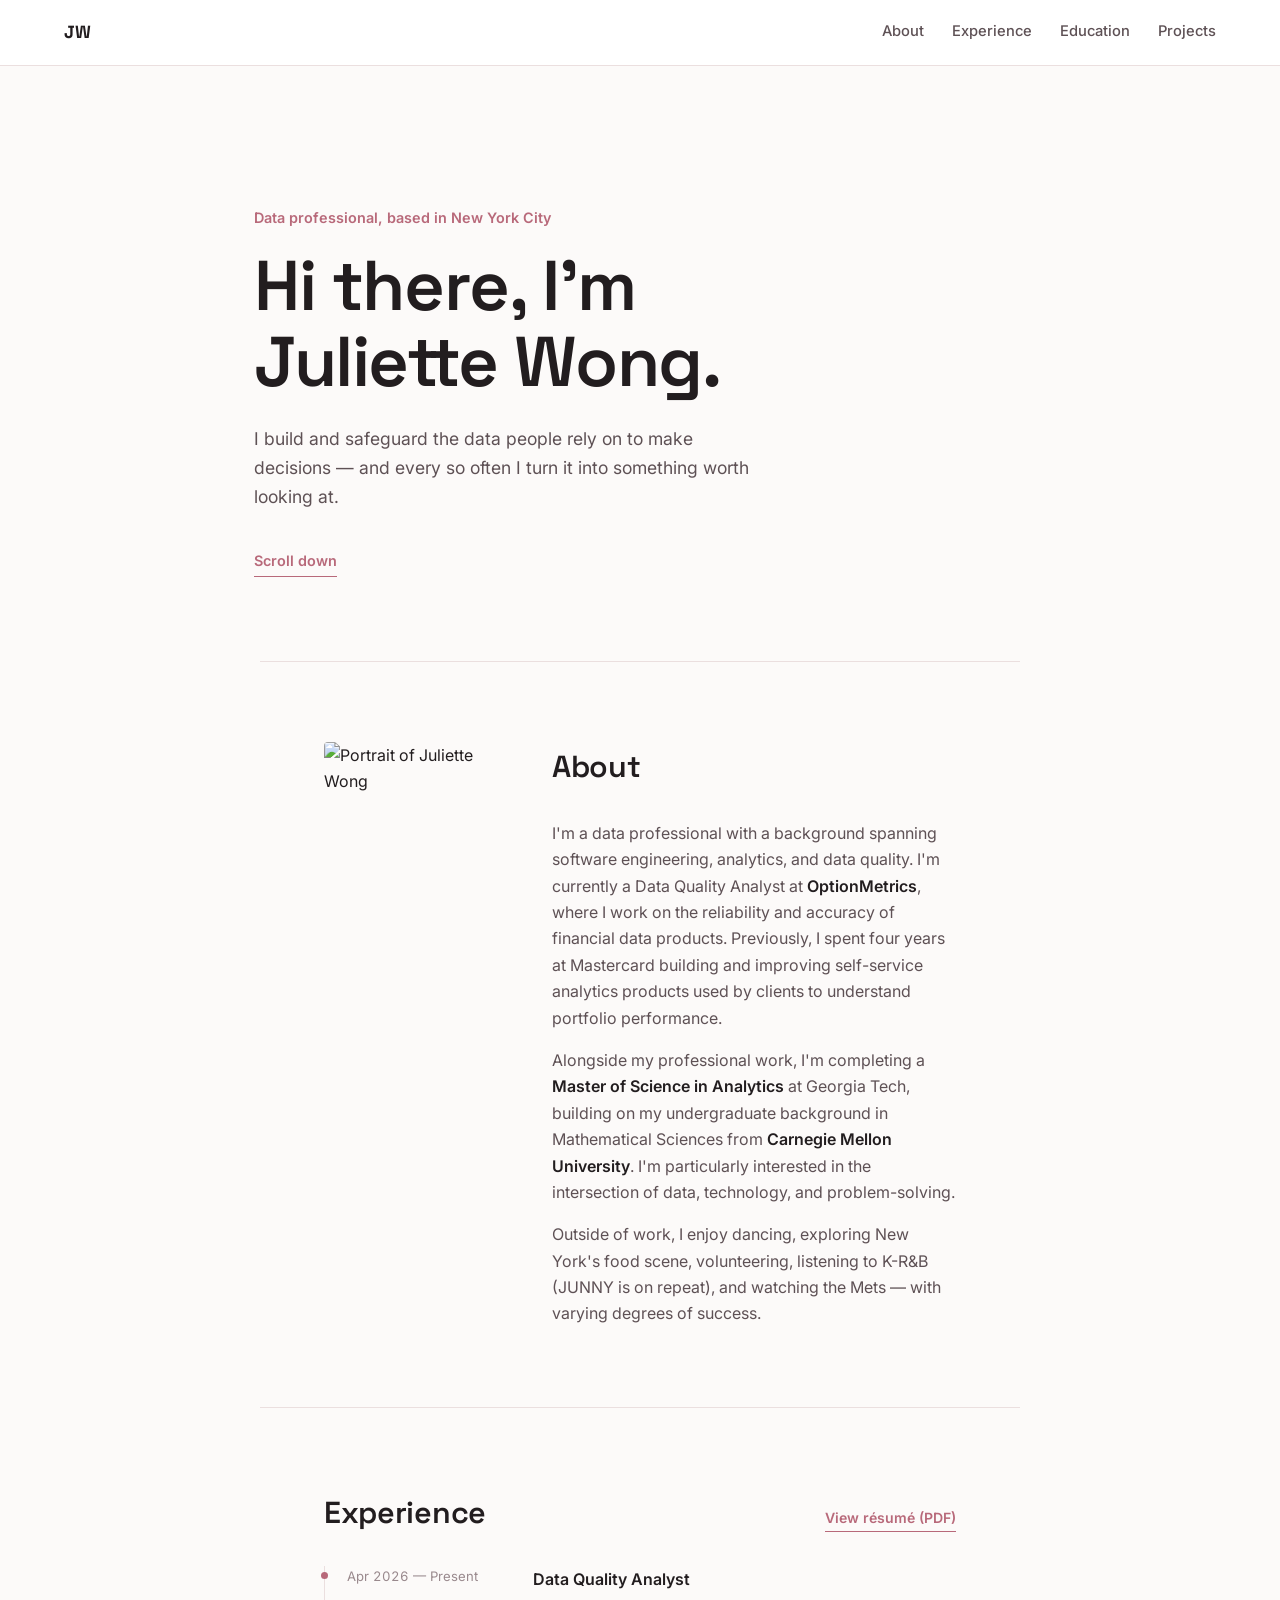
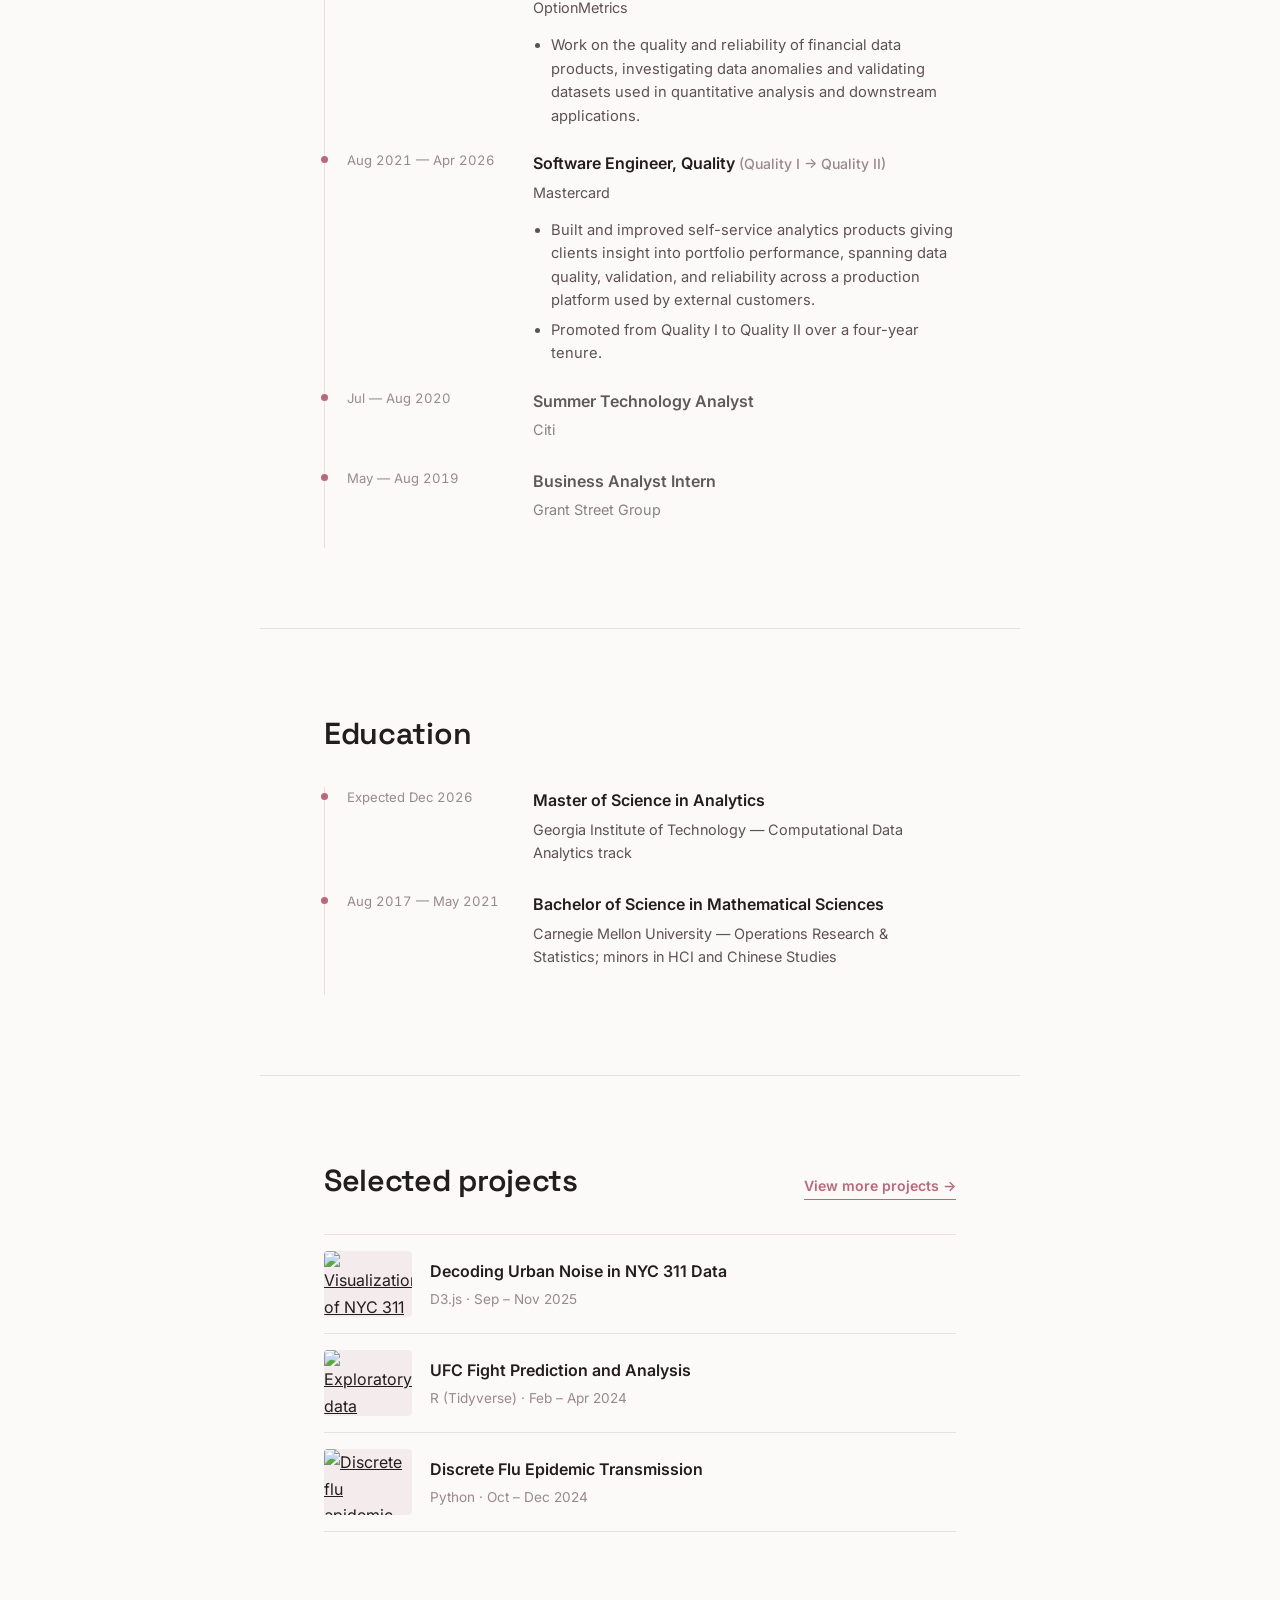
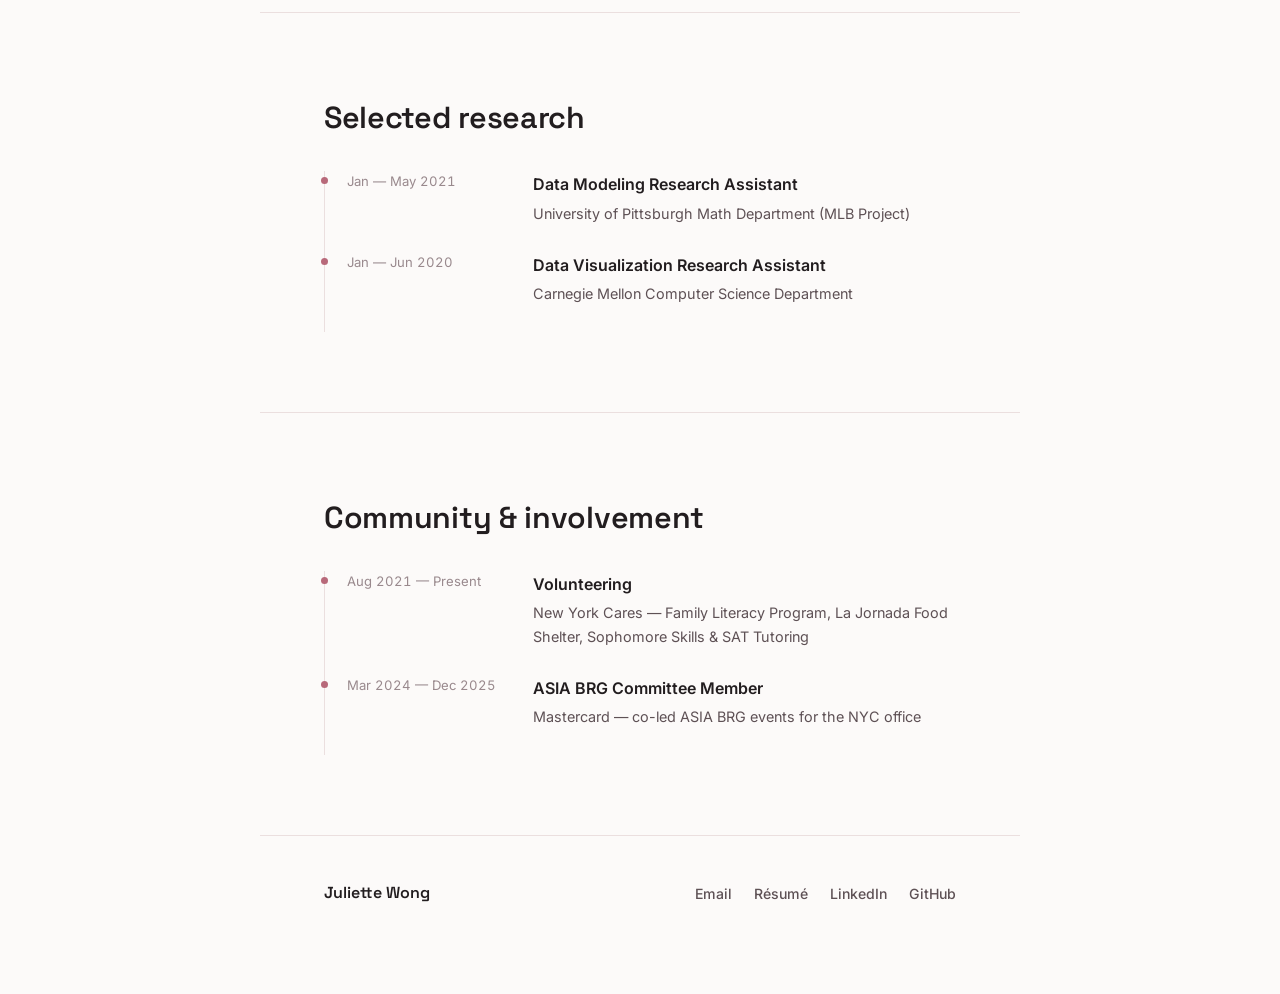
==== index.html @ 8c04ae34 "update after audit make more modern, focus on data professional as opposed to student!" ====
<!DOCTYPE html>
<html lang="en">
<head>
<meta charset="UTF-8">
<meta name="viewport" content="width=device-width, initial-scale=1">
<title>Juliette Wong — Portfolio</title>
<meta name="description" content="Personal website for Juliette Wong, a data professional with a background in software engineering, analytics, and data quality.">
<meta property="og:title" content="Juliette Wong — Portfolio">
<meta property="og:description" content="Data professional with a background in software engineering, analytics, and data quality.">
<link rel="preconnect" href="https://fonts.googleapis.com">
<link rel="preconnect" href="https://fonts.gstatic.com" crossorigin>
<link href="https://fonts.googleapis.com/css2?family=Space+Grotesk:wght@500;600;700&family=Inter:wght@400;500;600&display=swap" rel="stylesheet">
<link rel="stylesheet" href="styles.css">
</head>
<body>

<a class="skip-link" href="#main">Skip to content</a>

<header class="site-header">
  <a class="wordmark" href="#top">JW</a>
  <nav class="site-nav" aria-label="Primary">
    <a href="#about">About</a>
    <a href="#experience">Experience</a>
    <a href="#education">Education</a>
    <a href="#projects">Projects</a>
  </nav>
</header>

<main id="main">

  <section class="hero" id="top">
    <p class="hero-kicker">Data professional, based in New York City</p>
    <h1 class="hero-headline">Hi there, I'm<br><span>Juliette Wong.</span></h1>
    <p class="hero-sub">I build and safeguard the data people rely on to make decisions — and every so often I turn it into something worth looking at.</p>
    <a class="hero-scroll" href="#about">Scroll down</a>
  </section>

  <section class="section about" id="about">
    <div class="about-grid">
      <figure class="about-photo">
        <img src="https://cdn.prod.website-files.com/5d97a1a61c6dca861379cff8/698aad2f59bb5dc49113a4dc_IMG_4020%203.jpg" alt="Portrait of Juliette Wong" loading="lazy">
      </figure>
      <div class="about-copy">
        <h2 class="section-heading">About</h2>
        <p>I'm a data professional with a background spanning software engineering, analytics, and data quality. I'm currently a Data Quality Analyst at <strong>OptionMetrics</strong>, where I work on the reliability and accuracy of financial data products. Previously, I spent four years at Mastercard building and improving self-service analytics products used by clients to understand portfolio performance.</p>
        <p>Alongside my professional work, I'm completing a <strong>Master of Science in Analytics</strong> at Georgia Tech, building on my undergraduate background in Mathematical Sciences from <strong>Carnegie Mellon University</strong>. I'm particularly interested in the intersection of data, technology, and problem-solving.</p>
        <p>Outside of work, I enjoy dancing, exploring New York's food scene, volunteering, listening to K-R&amp;B (JUNNY is on repeat), and watching the Mets — with varying degrees of success.</p>
      </div>
    </div>
  </section>

  <section class="section experience" id="experience">
    <div class="section-head">
      <h2 class="section-heading">Experience</h2>
      <a class="resume-link" href="https://cdn.prod.website-files.com/5d97a1a61c6dca861379cff8/698ead9f381e4fbe4ab6c293_072b8e83d6e18e28fbda3a57510f1788_JulietteWong_Resume.pdf" target="_blank" rel="noopener">View résumé (PDF)</a>
    </div>

    <ol class="timeline">
      <li>
        <span class="timeline-date">Apr 2026 — Present</span>
        <span class="timeline-role">Data Quality Analyst</span>
        <a class="timeline-org" href="https://optionmetrics.com/" target="_blank" rel="noopener">OptionMetrics</a>
        <ul class="timeline-bullets">
          <!-- DRAFT — replace with your own specifics -->
          <li>Work on the quality and reliability of financial data products, investigating data anomalies and validating datasets used in quantitative analysis and downstream applications.</li>
        </ul>
      </li>
      <li>
        <span class="timeline-date">Aug 2021 — Apr 2026</span>
        <span class="timeline-role">Software Engineer, Quality <span class="timeline-promo">(Quality I &rarr; Quality II)</span></span>
        <a class="timeline-org" href="https://www.mastercardservices.com/en/about" target="_blank" rel="noopener">Mastercard</a>
        <ul class="timeline-bullets">
          <!-- DRAFT — replace with your own specifics -->
          <li>Built and improved self-service analytics products giving clients insight into portfolio performance, spanning data quality, validation, and reliability across a production platform used by external customers.</li>
          <li>Promoted from Quality I to Quality II over a four-year tenure.</li>
        </ul>
      </li>
      <li class="timeline-item--muted">
        <span class="timeline-date">Jul — Aug 2020</span>
        <span class="timeline-role">Summer Technology Analyst</span>
        <a class="timeline-org" href="https://www.citigroup.com/citi/" target="_blank" rel="noopener">Citi</a>
      </li>
      <li class="timeline-item--muted">
        <span class="timeline-date">May — Aug 2019</span>
        <span class="timeline-role">Business Analyst Intern</span>
        <a class="timeline-org" href="https://www.grantstreet.com/" target="_blank" rel="noopener">Grant Street Group</a>
      </li>
    </ol>
  </section>

  <section class="section education" id="education">
    <h2 class="section-heading">Education</h2>
    <ol class="timeline">
      <li>
        <span class="timeline-date">Expected Dec 2026</span>
        <span class="timeline-role">Master of Science in Analytics</span>
        <a class="timeline-org" href="https://pe.gatech.edu/degrees/analytics" target="_blank" rel="noopener">Georgia Institute of Technology — Computational Data Analytics track</a>
      </li>
      <li>
        <span class="timeline-date">Aug 2017 — May 2021</span>
        <span class="timeline-role">Bachelor of Science in Mathematical Sciences</span>
        <a class="timeline-org" href="https://www.cmu.edu/math/index.html" target="_blank" rel="noopener">Carnegie Mellon University — Operations Research &amp; Statistics; minors in HCI and Chinese Studies</a>
      </li>
    </ol>
  </section>

  <section class="section projects" id="projects">
    <div class="section-head">
      <h2 class="section-heading">Selected projects</h2>
      <a class="resume-link" href="projects-archive.html">View more projects &rarr;</a>
    </div>
    <ul class="project-index">

      <li class="project-row">
        <a class="project-thumb" href="https://github.com/jujuwong21/CSE-6242-Project" target="_blank" rel="noopener">
          <img src="https://cdn.prod.website-files.com/5d97a1a61c6dca861379cff8/698eb5092fd7148dcce548b5_311%20noise%20complaints.png" alt="Visualization of NYC 311 noise complaints" loading="lazy">
        </a>
        <div class="project-info">
          <a class="project-title" href="https://github.com/jujuwong21/CSE-6242-Project" target="_blank" rel="noopener">Decoding Urban Noise in NYC 311 Data</a>
          <span class="project-meta">D3.js · Sep – Nov 2025</span>
        </div>
      </li>

      <!--<li class="project-row">
        <span class="project-thumb project-thumb--soon">
          <img src="https://cdn.prod.website-files.com/5d97a1a61c6dca861379cff8/698eb253f8fa02a29041ac92_keypoints_squat.png" alt="Pose estimation keypoints on a squat" loading="lazy">
        </span>
        <div class="project-info">
          <span class="project-title project-title--soon">Workout Pose Estimation &amp; Correction</span>
          <span class="project-meta">Python · Jan – Apr 2025</span>
        </div>
      </li>-->

      <li class="project-row">
        <a class="project-thumb" href="https://github.com/jujuwong21/MGT-6203-Project" target="_blank" rel="noopener">
          <img src="https://cdn.prod.website-files.com/5d97a1a61c6dca861379cff8/6769c1549981f1a7c96351e9_UFC%20EDA.png" alt="Exploratory data analysis of UFC fights" loading="lazy">
        </a>
        <div class="project-info">
          <a class="project-title" href="https://github.com/jujuwong21/MGT-6203-Project" target="_blank" rel="noopener">UFC Fight Prediction and Analysis</a>
          <span class="project-meta">R (Tidyverse) · Feb – Apr 2024</span>
        </div>
      </li>

      <li class="project-row">
        <a class="project-thumb" href="https://drive.google.com/file/d/1N06SIcjneM5tt1p_nt49dgbMV0dOF_ZT/view?usp=sharing" target="_blank" rel="noopener">
          <img src="https://cdn.prod.website-files.com/5d97a1a61c6dca861379cff8/6769c09a8842b0aa7acd9891_Flu%20Simulation.png" alt="Discrete flu epidemic transmission simulation" loading="lazy">
        </a>
        <div class="project-info">
          <a class="project-title" href="https://drive.google.com/file/d/1N06SIcjneM5tt1p_nt49dgbMV0dOF_ZT/view?usp=sharing" target="_blank" rel="noopener">Discrete Flu Epidemic Transmission</a>
          <span class="project-meta">Python · Oct – Dec 2024</span>
        </div>
      </li>

    </ul>
  </section>

  <section class="section research" id="research">
    <h2 class="section-heading">Selected research</h2>
    <ol class="timeline">
      <li>
        <span class="timeline-date">Jan — May 2021</span>
        <span class="timeline-role">Data Modeling Research Assistant</span>
        <a class="timeline-org" href="http://www.pitt.edu/~jwheeler/BIG%20Problems.html" target="_blank" rel="noopener">University of Pittsburgh Math Department (MLB Project)</a>
      </li>
      <li>
        <span class="timeline-date">Jan — Jun 2020</span>
        <span class="timeline-role">Data Visualization Research Assistant</span>
        <span class="timeline-org">Carnegie Mellon Computer Science Department</span>
      </li>
    </ol>
  </section>

  <section class="section community" id="community">
    <h2 class="section-heading">Community &amp; involvement</h2>
    <ol class="timeline">
      <li>
        <span class="timeline-date">Aug 2021 — Present</span>
        <span class="timeline-role">Volunteering</span>
        <a class="timeline-org" href="https://www.newyorkcares.org/home" target="_blank" rel="noopener">New York Cares — Family Literacy Program, La Jornada Food Shelter, Sophomore Skills &amp; SAT Tutoring</a>
      </li>
      <li>
        <span class="timeline-date">Mar 2024 — Dec 2025</span>
        <span class="timeline-role">ASIA BRG Committee Member</span>
        <a class="timeline-org" href="https://careers.mastercard.com/us/en/blogarticle/explore-mastercard-brgs" target="_blank" rel="noopener">Mastercard — co-led ASIA BRG events for the NYC office</a>
      </li>
    </ol>
  </section>

</main>

<footer class="site-footer">
  <p class="footer-name">Juliette Wong</p>
  <ul class="footer-links">
    <li><a href="mailto:juliette.wong1998@gmail.com">Email</a></li>
    <li><a href="https://cdn.prod.website-files.com/5d97a1a61c6dca861379cff8/698ead9f381e4fbe4ab6c293_072b8e83d6e18e28fbda3a57510f1788_JulietteWong_Resume.pdf" target="_blank" rel="noopener">Résumé</a></li>
    <li><a href="https://www.linkedin.com/in/juliettenwong/" target="_blank" rel="noopener">LinkedIn</a></li>
    <li><a href="https://github.com/jujuwong21" target="_blank" rel="noopener">GitHub</a></li>
  </ul>
</footer>

</body>
</html>
---- styles.css ----
/* ---------------------------------------------------------
   Tokens
--------------------------------------------------------- */
:root {
  --bg: #FCFAF9;
  --bg-alt: #F4ECEC;
  --ink: #221D1F;
  --ink-soft: #5E5155;
  --ink-faint: #99898D;
  --accent: #B8697A;
  --accent-soft: #F3E1E5;
  --rule: #EBDFDF;

  --display: "Space Grotesk", "Helvetica Neue", Arial, sans-serif;
  --body: "Inter", -apple-system, BlinkMacSystemFont, "Segoe UI", sans-serif;

  --content-width: 760px;
  --gutter: clamp(24px, 6vw, 64px);
}

* { box-sizing: border-box; }

html { scroll-behavior: smooth; }

body {
  margin: 0;
  background: var(--bg);
  color: var(--ink);
  font-family: var(--body);
  font-size: 16px;
  line-height: 1.65;
  -webkit-font-smoothing: antialiased;
}

@media (prefers-reduced-motion: reduce) {
  html { scroll-behavior: auto; }
}

.skip-link {
  position: absolute;
  left: -999px;
  top: 0;
  background: var(--ink);
  color: var(--bg);
  padding: 12px 20px;
  z-index: 100;
}
.skip-link:focus {
  left: var(--gutter);
}

a { color: inherit; }

:focus-visible {
  outline: 2px solid var(--accent);
  outline-offset: 3px;
}

/* ---------------------------------------------------------
   Header
--------------------------------------------------------- */
.site-header {
  position: sticky;
  top: 0;
  z-index: 10;
  display: flex;
  align-items: center;
  justify-content: space-between;
  padding: 18px var(--gutter);
  background: rgba(255, 255, 255, 0.9);
  backdrop-filter: blur(6px);
  border-bottom: 1px solid var(--rule);
}

.wordmark {
  font-family: var(--display);
  font-weight: 700;
  font-size: 1.1rem;
  text-decoration: none;
  color: var(--ink);
  letter-spacing: -0.01em;
}

.site-nav {
  display: flex;
  gap: clamp(16px, 3vw, 28px);
}

.site-nav a {
  text-decoration: none;
  font-size: 0.92rem;
  font-weight: 500;
  color: var(--ink-soft);
  border-bottom: 1px solid transparent;
  padding-bottom: 2px;
  transition: color 0.15s ease, border-color 0.15s ease;
}

.site-nav a:hover {
  color: var(--ink);
  border-color: var(--accent);
}

/* ---------------------------------------------------------
   Hero
--------------------------------------------------------- */
.hero {
  max-width: 900px;
  margin: 0 auto;
  padding: clamp(64px, 12vw, 140px) var(--gutter) clamp(48px, 8vw, 84px);
}

.hero-kicker {
  font-size: 0.9rem;
  color: var(--accent);
  margin: 0 0 18px;
  font-weight: 600;
}

.hero-headline {
  font-family: var(--display);
  font-weight: 600;
  font-size: clamp(2.4rem, 7vw, 4.4rem);
  line-height: 1.08;
  margin: 0 0 24px;
  letter-spacing: -0.02em;
  color: var(--ink);
}

.hero-headline span {
  font-style: normal;
  color: var(--ink);
}

.hero-sub {
  max-width: 46ch;
  font-size: 1.1rem;
  color: var(--ink-soft);
  margin: 0 0 36px;
}

.hero-scroll {
  display: inline-block;
  text-decoration: none;
  color: var(--accent);
  font-size: 0.9rem;
  font-weight: 600;
  border-bottom: 1px solid var(--accent);
  padding-bottom: 3px;
}

/* ---------------------------------------------------------
   Sections (shared)
--------------------------------------------------------- */
.section {
  max-width: var(--content-width);
  margin: 0 auto;
  padding: clamp(44px, 8vw, 80px) var(--gutter);
  border-top: 1px solid var(--rule);
}

.section-heading {
  font-family: var(--display);
  font-weight: 600;
  font-size: clamp(1.5rem, 3.4vw, 1.9rem);
  margin: 0 0 28px;
  letter-spacing: -0.01em;
}

.section-head {
  display: flex;
  align-items: baseline;
  justify-content: space-between;
  gap: 16px;
  flex-wrap: wrap;
}

.resume-link {
  font-size: 0.88rem;
  font-weight: 600;
  color: var(--accent);
  text-decoration: none;
  border-bottom: 1px solid var(--accent);
  padding-bottom: 2px;
  white-space: nowrap;
}

/* ---------------------------------------------------------
   About
--------------------------------------------------------- */
.about-grid {
  display: grid;
  grid-template-columns: 180px 1fr;
  gap: clamp(24px, 5vw, 48px);
  align-items: start;
}

.about-photo { margin: 0; }

.about-photo img {
  width: 100%;
  aspect-ratio: 4 / 5;
  object-fit: cover;
  border-radius: 4px;
}

.about-copy p {
  margin: 0 0 16px;
  color: var(--ink-soft);
}

.about-copy p:last-child { margin-bottom: 0; }

.about-copy strong {
  color: var(--ink);
  font-weight: 600;
}

@media (max-width: 560px) {
  .about-grid { grid-template-columns: 1fr; }
  .about-photo { max-width: 200px; }
}

/* ---------------------------------------------------------
   Experience — timeline
--------------------------------------------------------- */
.group-heading {
  font-family: var(--body);
  font-size: 0.8rem;
  font-weight: 600;
  color: var(--ink-faint);
  text-transform: uppercase;
  letter-spacing: 0.06em;
  margin: 44px 0 16px;
}

.section-head + .group-heading { margin-top: 36px; }

.timeline {
  list-style: none;
  margin: 0;
  padding: 0;
  border-left: 1px solid var(--rule);
}

.timeline li {
  position: relative;
  padding: 0 0 22px 22px;
  display: grid;
  grid-template-columns: 172px 1fr;
  grid-template-rows: auto auto auto;
  gap: 4px 14px;
  align-items: baseline;
}

.timeline li::before {
  content: "";
  position: absolute;
  left: -4px;
  top: 6px;
  width: 7px;
  height: 7px;
  border-radius: 50%;
  background: var(--accent);
}

.timeline-date {
  font-size: 0.82rem;
  color: var(--ink-faint);
  grid-column: 1;
  grid-row: 1 / -1;
  align-self: start;
  font-variant-numeric: tabular-nums;
}

.timeline-role {
  font-weight: 600;
  grid-column: 2;
  grid-row: 1;
  color: var(--ink);
}

.timeline-promo {
  font-weight: 500;
  color: var(--ink-faint);
  font-size: 0.88em;
}

.timeline-org {
  grid-column: 2;
  grid-row: 2;
  color: var(--ink-soft);
  font-size: 0.9rem;
  text-decoration: none;
}

a.timeline-org:hover { color: var(--accent); }

.timeline-bullets {
  grid-column: 2;
  grid-row: 3;
  margin: 10px 0 0;
  padding: 0 0 0 18px;
  list-style: disc;
}

.timeline-bullets li {
  display: list-item;
  padding: 0;
  color: var(--ink-soft);
  font-size: 0.92rem;
  line-height: 1.6;
  margin-bottom: 6px;
}

.timeline-bullets li::before { content: none; }
.timeline-bullets li:last-child { margin-bottom: 0; }

.timeline-item--muted .timeline-role,
.timeline-item--muted .timeline-org {
  opacity: 0.72;
}

@media (max-width: 560px) {
  .timeline li { grid-template-columns: 1fr; grid-template-rows: auto auto auto; }
  .timeline-date { grid-column: 1; grid-row: 1; }
  .timeline-role { grid-column: 1; grid-row: 2; }
  .timeline-org { grid-column: 1; grid-row: 3; }
  .timeline-bullets { grid-column: 1; grid-row: 4; }
}

/* ---------------------------------------------------------
   Projects / Design work — index list
--------------------------------------------------------- */
.project-index {
  list-style: none;
  margin: 0;
  padding: 0;
}

.project-row {
  display: grid;
  grid-template-columns: 88px 1fr;
  gap: 18px;
  align-items: center;
  padding: 16px 0;
  border-top: 1px solid var(--rule);
}

.project-row:last-child { border-bottom: 1px solid var(--rule); }

.project-thumb {
  display: block;
  aspect-ratio: 4 / 3;
  overflow: hidden;
  border-radius: 4px;
  background: var(--bg-alt);
}

.project-thumb img {
  width: 100%;
  height: 100%;
  object-fit: cover;
  display: block;
  transition: transform 0.35s ease;
}

.project-row a.project-thumb:hover img {
  transform: scale(1.05);
}

.project-thumb--soon img { opacity: 0.5; }

.project-info {
  display: flex;
  flex-direction: column;
  gap: 3px;
}

.project-title {
  font-weight: 600;
  text-decoration: none;
  color: var(--ink);
}

.project-row a.project-title:hover { color: var(--accent); }

.project-title--soon { color: var(--ink-faint); }

.project-meta {
  font-size: 0.85rem;
  color: var(--ink-faint);
}

@media (max-width: 480px) {
  .project-row { grid-template-columns: 60px 1fr; gap: 12px; }
}

/* ---------------------------------------------------------
   Footer
--------------------------------------------------------- */
.site-footer {
  max-width: var(--content-width);
  margin: 0 auto;
  padding: 44px var(--gutter) 88px;
  border-top: 1px solid var(--rule);
  display: flex;
  flex-wrap: wrap;
  align-items: center;
  justify-content: space-between;
  gap: 16px;
}

.footer-name {
  font-family: var(--display);
  font-weight: 600;
  margin: 0;
}

.footer-links {
  list-style: none;
  display: flex;
  gap: 22px;
  margin: 0;
  padding: 0;
}

.footer-links a {
  text-decoration: none;
  color: var(--ink-soft);
  font-size: 0.88rem;
  font-weight: 500;
}

.footer-links a:hover { color: var(--accent); }
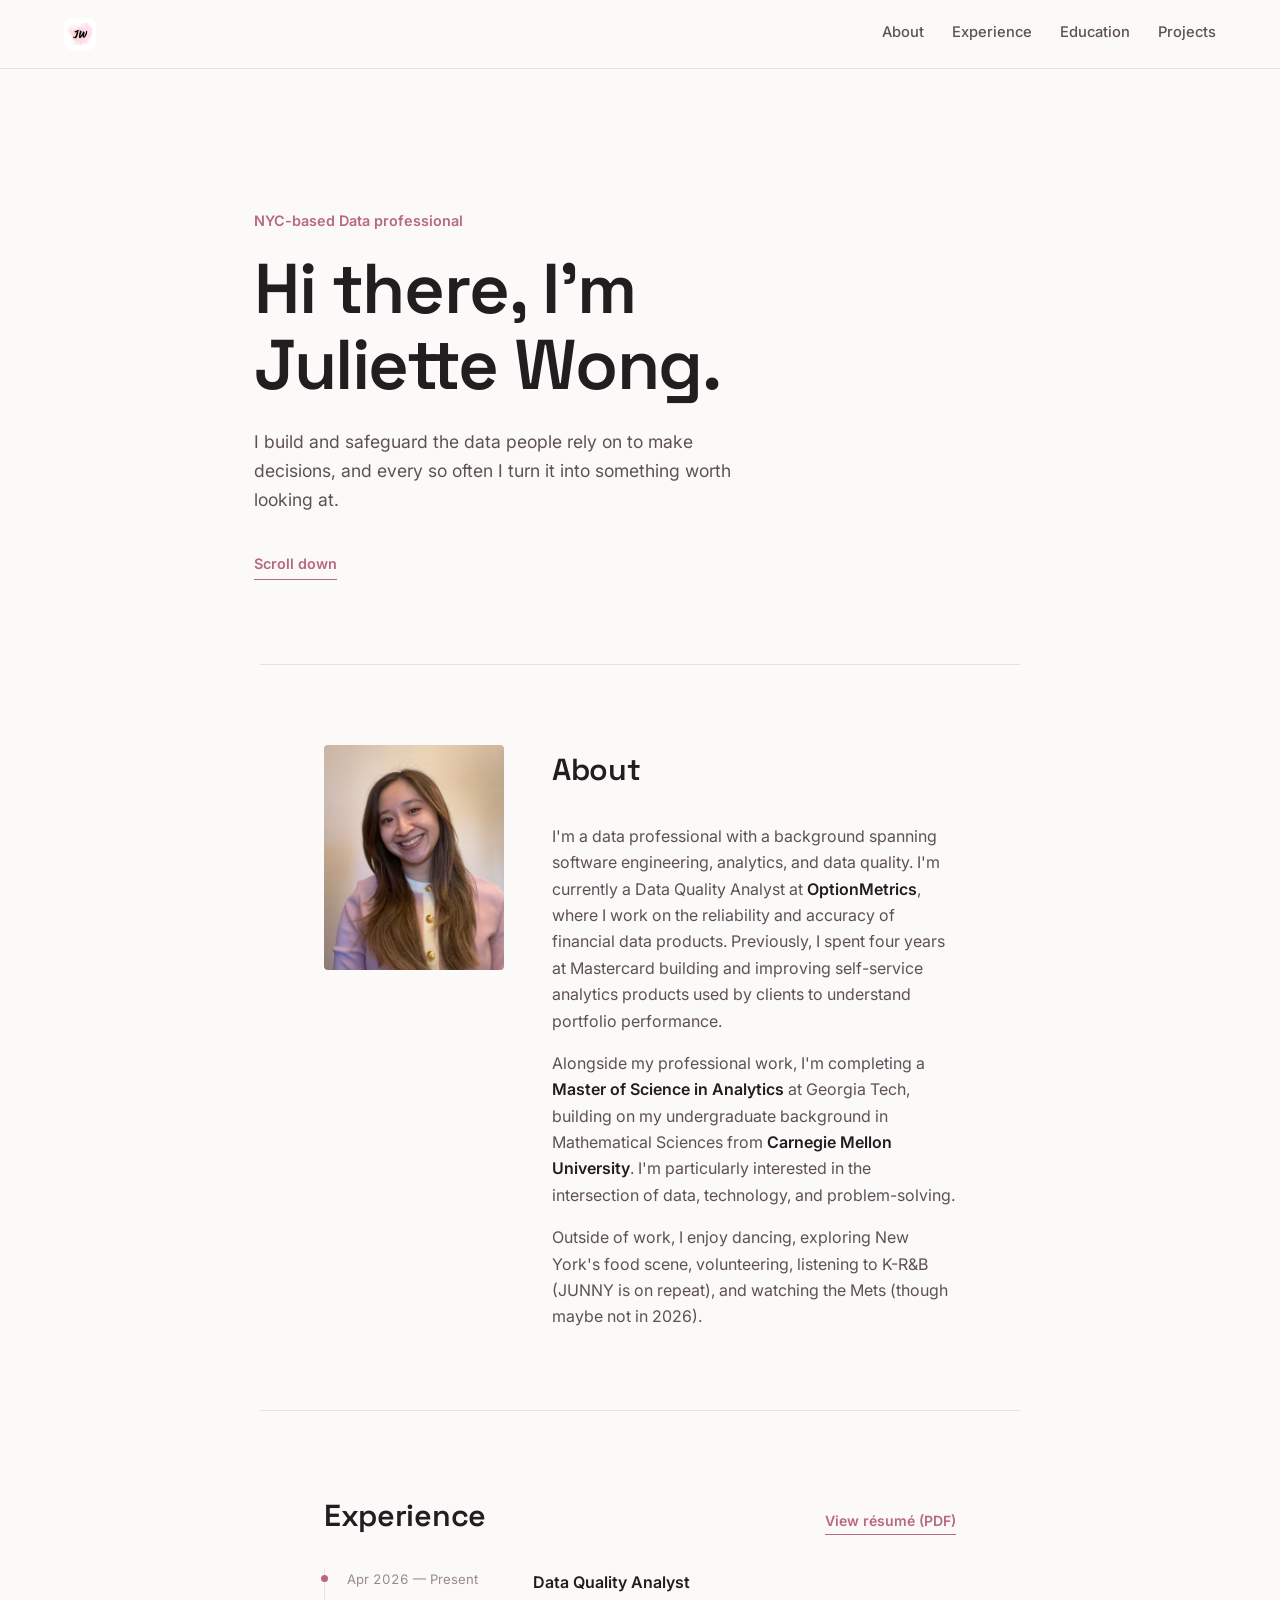
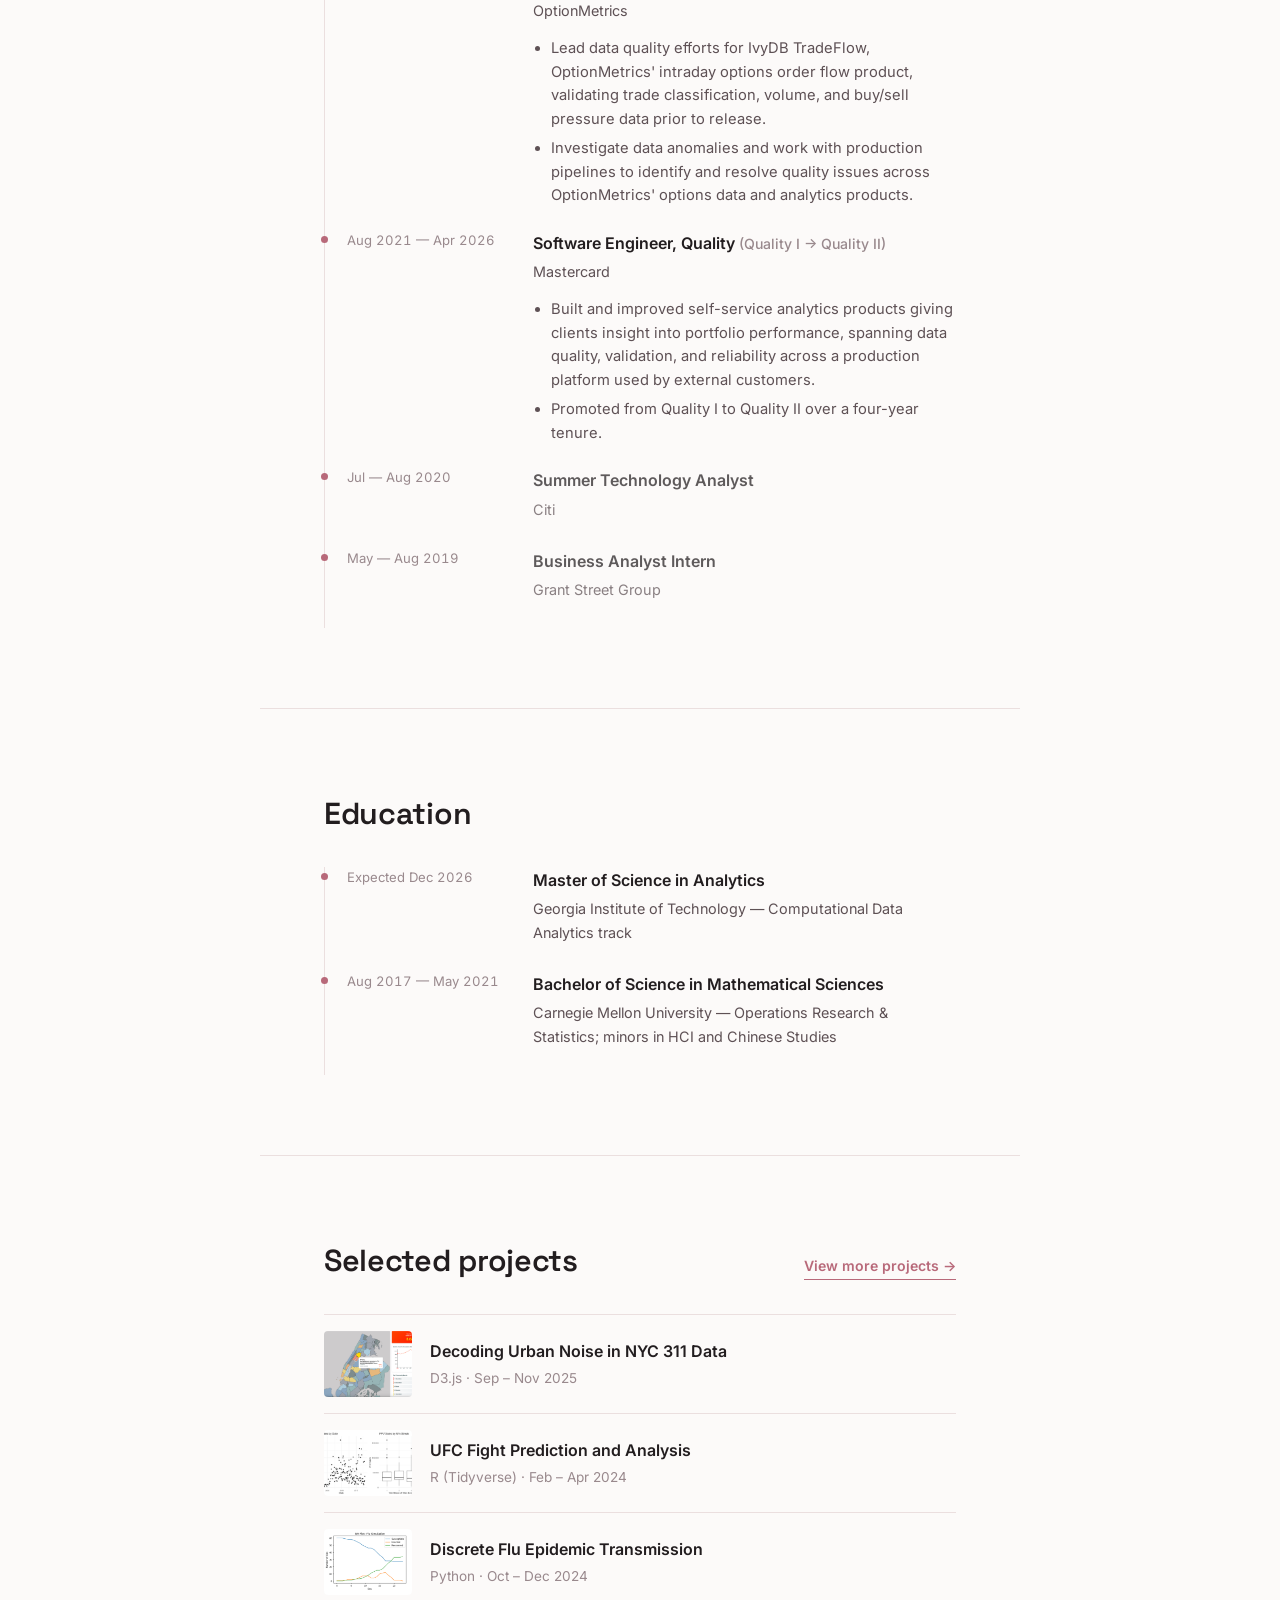
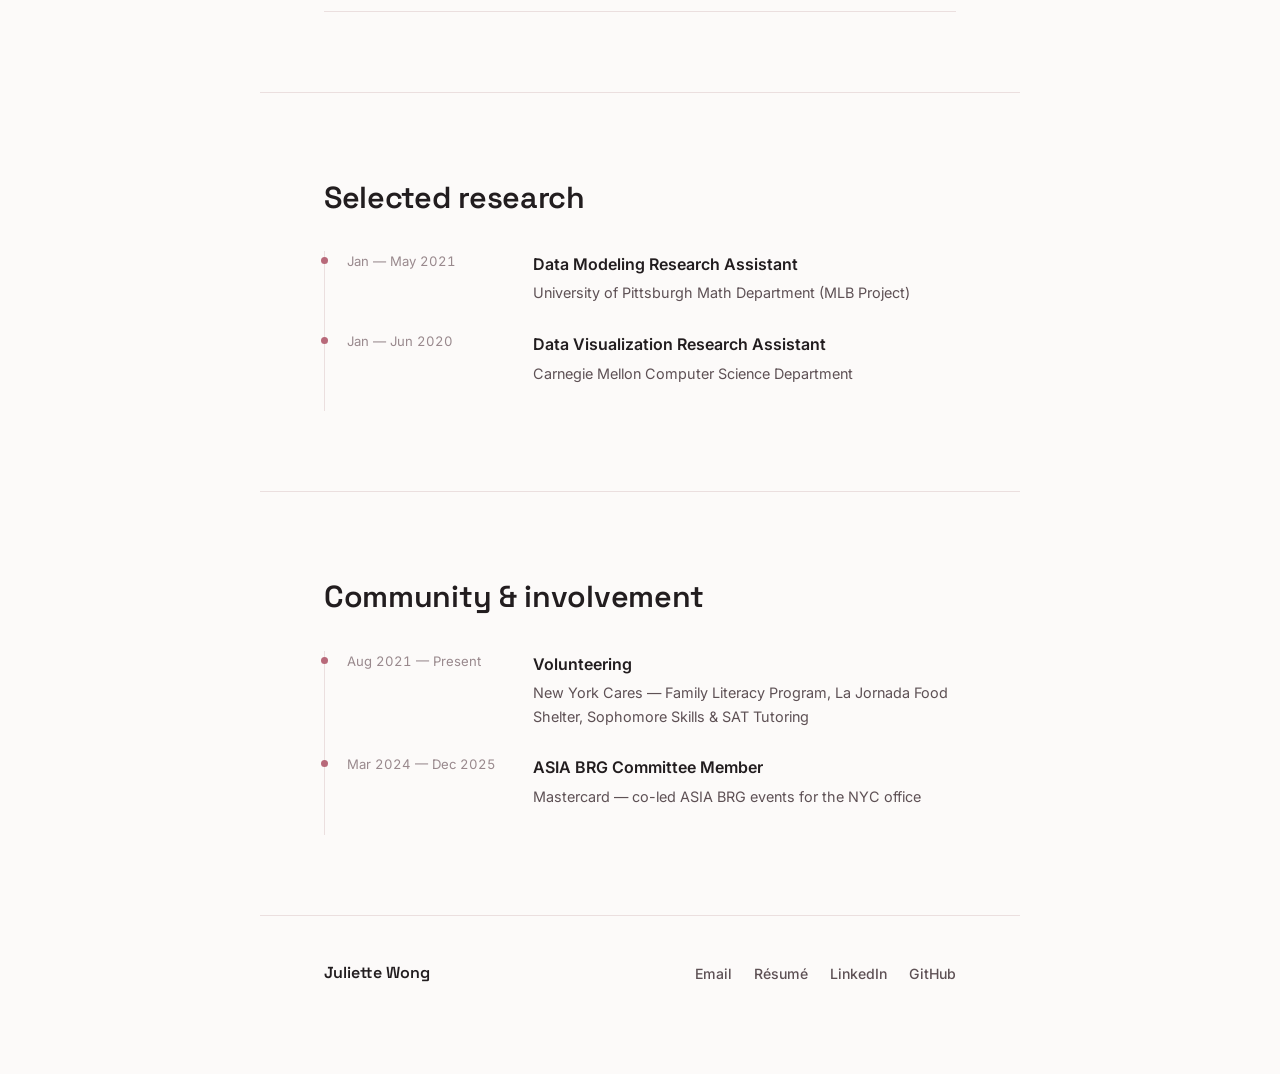
==== commit bf14267d: "add assets, update references" ====
--- a/index.html
+++ b/index.html
@@ -1,202 +1,386 @@
-<!DOCTYPE html>
+<!doctype html>
 <html lang="en">
-<head>
-<meta charset="UTF-8">
-<meta name="viewport" content="width=device-width, initial-scale=1">
-<title>Juliette Wong — Portfolio</title>
-<meta name="description" content="Personal website for Juliette Wong, a data professional with a background in software engineering, analytics, and data quality.">
-<meta property="og:title" content="Juliette Wong — Portfolio">
-<meta property="og:description" content="Data professional with a background in software engineering, analytics, and data quality.">
-<link rel="preconnect" href="https://fonts.googleapis.com">
-<link rel="preconnect" href="https://fonts.gstatic.com" crossorigin>
-<link href="https://fonts.googleapis.com/css2?family=Space+Grotesk:wght@500;600;700&family=Inter:wght@400;500;600&display=swap" rel="stylesheet">
-<link rel="stylesheet" href="styles.css">
-</head>
-<body>
-
-<a class="skip-link" href="#main">Skip to content</a>
-
-<header class="site-header">
-  <a class="wordmark" href="#top">JW</a>
-  <nav class="site-nav" aria-label="Primary">
-    <a href="#about">About</a>
-    <a href="#experience">Experience</a>
-    <a href="#education">Education</a>
-    <a href="#projects">Projects</a>
-  </nav>
-</header>
-
-<main id="main">
-
-  <section class="hero" id="top">
-    <p class="hero-kicker">Data professional, based in New York City</p>
-    <h1 class="hero-headline">Hi there, I'm<br><span>Juliette Wong.</span></h1>
-    <p class="hero-sub">I build and safeguard the data people rely on to make decisions — and every so often I turn it into something worth looking at.</p>
-    <a class="hero-scroll" href="#about">Scroll down</a>
-  </section>
-
-  <section class="section about" id="about">
-    <div class="about-grid">
-      <figure class="about-photo">
-        <img src="https://cdn.prod.website-files.com/5d97a1a61c6dca861379cff8/698aad2f59bb5dc49113a4dc_IMG_4020%203.jpg" alt="Portrait of Juliette Wong" loading="lazy">
-      </figure>
-      <div class="about-copy">
-        <h2 class="section-heading">About</h2>
-        <p>I'm a data professional with a background spanning software engineering, analytics, and data quality. I'm currently a Data Quality Analyst at <strong>OptionMetrics</strong>, where I work on the reliability and accuracy of financial data products. Previously, I spent four years at Mastercard building and improving self-service analytics products used by clients to understand portfolio performance.</p>
-        <p>Alongside my professional work, I'm completing a <strong>Master of Science in Analytics</strong> at Georgia Tech, building on my undergraduate background in Mathematical Sciences from <strong>Carnegie Mellon University</strong>. I'm particularly interested in the intersection of data, technology, and problem-solving.</p>
-        <p>Outside of work, I enjoy dancing, exploring New York's food scene, volunteering, listening to K-R&amp;B (JUNNY is on repeat), and watching the Mets — with varying degrees of success.</p>
-      </div>
-    </div>
-  </section>
-
-  <section class="section experience" id="experience">
-    <div class="section-head">
-      <h2 class="section-heading">Experience</h2>
-      <a class="resume-link" href="https://cdn.prod.website-files.com/5d97a1a61c6dca861379cff8/698ead9f381e4fbe4ab6c293_072b8e83d6e18e28fbda3a57510f1788_JulietteWong_Resume.pdf" target="_blank" rel="noopener">View résumé (PDF)</a>
-    </div>
-
-    <ol class="timeline">
-      <li>
-        <span class="timeline-date">Apr 2026 — Present</span>
-        <span class="timeline-role">Data Quality Analyst</span>
-        <a class="timeline-org" href="https://optionmetrics.com/" target="_blank" rel="noopener">OptionMetrics</a>
-        <ul class="timeline-bullets">
-          <!-- DRAFT — replace with your own specifics -->
-          <li>Work on the quality and reliability of financial data products, investigating data anomalies and validating datasets used in quantitative analysis and downstream applications.</li>
+  <head>
+    <meta charset="UTF-8" />
+    <meta name="viewport" content="width=device-width, initial-scale=1" />
+    <title>Juliette Wong</title>
+    <link rel="icon" type="image/svg+xml" href="assets/images/favicon.png" />
+    <meta
+      name="description"
+      content="Personal website for Juliette Wong, a data professional with a background in software engineering, analytics, and data quality."
+    />
+    <meta property="og:title" content="Juliette Wong — Portfolio" />
+    <meta
+      property="og:description"
+      content="Data professional with a background in software engineering, analytics, and data quality."
+    />
+    <link rel="preconnect" href="https://fonts.googleapis.com" />
+    <link rel="preconnect" href="https://fonts.gstatic.com" crossorigin />
+    <link
+      href="https://fonts.googleapis.com/css2?family=Space+Grotesk:wght@500;600;700&family=Inter:wght@400;500;600&display=swap"
+      rel="stylesheet"
+    />
+    <link rel="stylesheet" href="styles.css" />
+  </head>
+  <body>
+    <a class="skip-link" href="#main">Skip to content</a>
+
+    <header class="site-header">
+      <a class="wordmark" href="index.html">
+        <img src="assets/images/favicon.png" alt="JW" width="32" height="32" />
+      </a>
+      <nav class="site-nav" aria-label="Primary">
+        <a href="#about">About</a>
+        <a href="#experience">Experience</a>
+        <a href="#education">Education</a>
+        <a href="#projects">Projects</a>
+      </nav>
+    </header>
+
+    <main id="main">
+      <section class="hero" id="top">
+        <p class="hero-kicker">NYC-based Data professional</p>
+        <h1 class="hero-headline">
+          Hi there, I'm<br /><span>Juliette Wong.</span>
+        </h1>
+        <p class="hero-sub">
+          I build and safeguard the data people rely on to make decisions, and
+          every so often I turn it into something worth looking at.
+        </p>
+        <a class="hero-scroll" href="#about">Scroll down</a>
+      </section>
+
+      <section class="section about" id="about">
+        <div class="about-grid">
+          <figure class="about-photo">
+            <img
+              src="assets/images/portrait-juliette.jpg"
+              alt="Portrait of Juliette Wong"
+              loading="lazy"
+            />
+          </figure>
+          <div class="about-copy">
+            <h2 class="section-heading">About</h2>
+            <p>
+              I'm a data professional with a background spanning software
+              engineering, analytics, and data quality. I'm currently a Data
+              Quality Analyst at <strong>OptionMetrics</strong>, where I work on
+              the reliability and accuracy of financial data products.
+              Previously, I spent four years at Mastercard building and
+              improving self-service analytics products used by clients to
+              understand portfolio performance.
+            </p>
+            <p>
+              Alongside my professional work, I'm completing a
+              <strong>Master of Science in Analytics</strong> at Georgia Tech,
+              building on my undergraduate background in Mathematical Sciences
+              from <strong>Carnegie Mellon University</strong>. I'm particularly
+              interested in the intersection of data, technology, and
+              problem-solving.
+            </p>
+            <p>
+              Outside of work, I enjoy dancing, exploring New York's food scene,
+              volunteering, listening to K-R&amp;B (JUNNY is on repeat), and
+              watching the Mets (though maybe not in 2026).
+            </p>
+          </div>
+        </div>
+      </section>
+
+      <section class="section experience" id="experience">
+        <div class="section-head">
+          <h2 class="section-heading">Experience</h2>
+          <a
+            class="resume-link"
+            href="assets/resume/juliette-wong-resume.pdf"
+            target="_blank"
+            rel="noopener"
+            >View résumé (PDF)</a
+          >
+        </div>
+
+        <ol class="timeline">
+          <li>
+            <span class="timeline-date">Apr 2026 — Present</span>
+            <span class="timeline-role">Data Quality Analyst</span>
+            <a
+              class="timeline-org"
+              href="https://optionmetrics.com/"
+              target="_blank"
+              rel="noopener"
+              >OptionMetrics</a
+            >
+            <ul class="timeline-bullets">
+              <!-- DRAFT — replace with your own specifics -->
+              <li>
+                Lead data quality efforts for IvyDB TradeFlow, OptionMetrics'
+                intraday options order flow product, validating trade
+                classification, volume, and buy/sell pressure data prior to
+                release.
+              </li>
+              <li>
+                Investigate data anomalies and work with production pipelines to
+                identify and resolve quality issues across OptionMetrics'
+                options data and analytics products.
+              </li>
+            </ul>
+          </li>
+          <li>
+            <span class="timeline-date">Aug 2021 — Apr 2026</span>
+            <span class="timeline-role"
+              >Software Engineer, Quality
+              <span class="timeline-promo"
+                >(Quality I &rarr; Quality II)</span
+              ></span
+            >
+            <a
+              class="timeline-org"
+              href="https://www.mastercardservices.com/en/about"
+              target="_blank"
+              rel="noopener"
+              >Mastercard</a
+            >
+            <ul class="timeline-bullets">
+              <!-- DRAFT — replace with your own specifics -->
+              <li>
+                Built and improved self-service analytics products giving
+                clients insight into portfolio performance, spanning data
+                quality, validation, and reliability across a production
+                platform used by external customers.
+              </li>
+              <li>
+                Promoted from Quality I to Quality II over a four-year tenure.
+              </li>
+            </ul>
+          </li>
+          <li class="timeline-item--muted">
+            <span class="timeline-date">Jul — Aug 2020</span>
+            <span class="timeline-role">Summer Technology Analyst</span>
+            <a
+              class="timeline-org"
+              href="https://www.citigroup.com/citi/"
+              target="_blank"
+              rel="noopener"
+              >Citi</a
+            >
+          </li>
+          <li class="timeline-item--muted">
+            <span class="timeline-date">May — Aug 2019</span>
+            <span class="timeline-role">Business Analyst Intern</span>
+            <a
+              class="timeline-org"
+              href="https://www.grantstreet.com/"
+              target="_blank"
+              rel="noopener"
+              >Grant Street Group</a
+            >
+          </li>
+        </ol>
+      </section>
+
+      <section class="section education" id="education">
+        <h2 class="section-heading">Education</h2>
+        <ol class="timeline">
+          <li>
+            <span class="timeline-date">Expected Dec 2026</span>
+            <span class="timeline-role">Master of Science in Analytics</span>
+            <a
+              class="timeline-org"
+              href="https://pe.gatech.edu/degrees/analytics"
+              target="_blank"
+              rel="noopener"
+              >Georgia Institute of Technology — Computational Data Analytics
+              track</a
+            >
+          </li>
+          <li>
+            <span class="timeline-date">Aug 2017 — May 2021</span>
+            <span class="timeline-role"
+              >Bachelor of Science in Mathematical Sciences</span
+            >
+            <a
+              class="timeline-org"
+              href="https://www.cmu.edu/math/index.html"
+              target="_blank"
+              rel="noopener"
+              >Carnegie Mellon University — Operations Research &amp;
+              Statistics; minors in HCI and Chinese Studies</a
+            >
+          </li>
+        </ol>
+      </section>
+
+      <section class="section projects" id="projects">
+        <div class="section-head">
+          <h2 class="section-heading">Selected projects</h2>
+          <a class="resume-link" href="projects-archive.html"
+            >View more projects &rarr;</a
+          >
+        </div>
+        <ul class="project-index">
+          <li class="project-row">
+            <a
+              class="project-thumb"
+              href="https://github.com/jujuwong21/CSE-6242-Project"
+              target="_blank"
+              rel="noopener"
+            >
+              <img
+                src="assets/images/proj-nyc-noise.png"
+                alt="Visualization of NYC 311 noise complaints"
+                loading="lazy"
+              />
+            </a>
+            <div class="project-info">
+              <a
+                class="project-title"
+                href="https://github.com/jujuwong21/CSE-6242-Project"
+                target="_blank"
+                rel="noopener"
+                >Decoding Urban Noise in NYC 311 Data</a
+              >
+              <span class="project-meta">D3.js · Sep – Nov 2025</span>
+            </div>
+          </li>
+
+          <li class="project-row">
+            <a
+              class="project-thumb"
+              href="https://github.com/jujuwong21/MGT-6203-Project"
+              target="_blank"
+              rel="noopener"
+            >
+              <img
+                src="assets/images/proj-ufc.png"
+                alt="Exploratory data analysis of UFC fights"
+                loading="lazy"
+              />
+            </a>
+            <div class="project-info">
+              <a
+                class="project-title"
+                href="https://github.com/jujuwong21/MGT-6203-Project"
+                target="_blank"
+                rel="noopener"
+                >UFC Fight Prediction and Analysis</a
+              >
+              <span class="project-meta">R (Tidyverse) · Feb – Apr 2024</span>
+            </div>
+          </li>
+
+          <li class="project-row">
+            <a
+              class="project-thumb"
+              href="https://drive.google.com/file/d/1N06SIcjneM5tt1p_nt49dgbMV0dOF_ZT/view?usp=sharing"
+              target="_blank"
+              rel="noopener"
+            >
+              <img
+                src="assets/images/proj-flu-sim.png"
+                alt="Discrete flu epidemic transmission simulation"
+                loading="lazy"
+              />
+            </a>
+            <div class="project-info">
+              <a
+                class="project-title"
+                href="https://drive.google.com/file/d/1N06SIcjneM5tt1p_nt49dgbMV0dOF_ZT/view?usp=sharing"
+                target="_blank"
+                rel="noopener"
+                >Discrete Flu Epidemic Transmission</a
+              >
+              <span class="project-meta">Python · Oct – Dec 2024</span>
+            </div>
+          </li>
         </ul>
-      </li>
-      <li>
-        <span class="timeline-date">Aug 2021 — Apr 2026</span>
-        <span class="timeline-role">Software Engineer, Quality <span class="timeline-promo">(Quality I &rarr; Quality II)</span></span>
-        <a class="timeline-org" href="https://www.mastercardservices.com/en/about" target="_blank" rel="noopener">Mastercard</a>
-        <ul class="timeline-bullets">
-          <!-- DRAFT — replace with your own specifics -->
-          <li>Built and improved self-service analytics products giving clients insight into portfolio performance, spanning data quality, validation, and reliability across a production platform used by external customers.</li>
-          <li>Promoted from Quality I to Quality II over a four-year tenure.</li>
-        </ul>
-      </li>
-      <li class="timeline-item--muted">
-        <span class="timeline-date">Jul — Aug 2020</span>
-        <span class="timeline-role">Summer Technology Analyst</span>
-        <a class="timeline-org" href="https://www.citigroup.com/citi/" target="_blank" rel="noopener">Citi</a>
-      </li>
-      <li class="timeline-item--muted">
-        <span class="timeline-date">May — Aug 2019</span>
-        <span class="timeline-role">Business Analyst Intern</span>
-        <a class="timeline-org" href="https://www.grantstreet.com/" target="_blank" rel="noopener">Grant Street Group</a>
-      </li>
-    </ol>
-  </section>
-
-  <section class="section education" id="education">
-    <h2 class="section-heading">Education</h2>
-    <ol class="timeline">
-      <li>
-        <span class="timeline-date">Expected Dec 2026</span>
-        <span class="timeline-role">Master of Science in Analytics</span>
-        <a class="timeline-org" href="https://pe.gatech.edu/degrees/analytics" target="_blank" rel="noopener">Georgia Institute of Technology — Computational Data Analytics track</a>
-      </li>
-      <li>
-        <span class="timeline-date">Aug 2017 — May 2021</span>
-        <span class="timeline-role">Bachelor of Science in Mathematical Sciences</span>
-        <a class="timeline-org" href="https://www.cmu.edu/math/index.html" target="_blank" rel="noopener">Carnegie Mellon University — Operations Research &amp; Statistics; minors in HCI and Chinese Studies</a>
-      </li>
-    </ol>
-  </section>
-
-  <section class="section projects" id="projects">
-    <div class="section-head">
-      <h2 class="section-heading">Selected projects</h2>
-      <a class="resume-link" href="projects-archive.html">View more projects &rarr;</a>
-    </div>
-    <ul class="project-index">
-
-      <li class="project-row">
-        <a class="project-thumb" href="https://github.com/jujuwong21/CSE-6242-Project" target="_blank" rel="noopener">
-          <img src="https://cdn.prod.website-files.com/5d97a1a61c6dca861379cff8/698eb5092fd7148dcce548b5_311%20noise%20complaints.png" alt="Visualization of NYC 311 noise complaints" loading="lazy">
-        </a>
-        <div class="project-info">
-          <a class="project-title" href="https://github.com/jujuwong21/CSE-6242-Project" target="_blank" rel="noopener">Decoding Urban Noise in NYC 311 Data</a>
-          <span class="project-meta">D3.js · Sep – Nov 2025</span>
-        </div>
-      </li>
-
-      <!--<li class="project-row">
-        <span class="project-thumb project-thumb--soon">
-          <img src="https://cdn.prod.website-files.com/5d97a1a61c6dca861379cff8/698eb253f8fa02a29041ac92_keypoints_squat.png" alt="Pose estimation keypoints on a squat" loading="lazy">
-        </span>
-        <div class="project-info">
-          <span class="project-title project-title--soon">Workout Pose Estimation &amp; Correction</span>
-          <span class="project-meta">Python · Jan – Apr 2025</span>
-        </div>
-      </li>-->
-
-      <li class="project-row">
-        <a class="project-thumb" href="https://github.com/jujuwong21/MGT-6203-Project" target="_blank" rel="noopener">
-          <img src="https://cdn.prod.website-files.com/5d97a1a61c6dca861379cff8/6769c1549981f1a7c96351e9_UFC%20EDA.png" alt="Exploratory data analysis of UFC fights" loading="lazy">
-        </a>
-        <div class="project-info">
-          <a class="project-title" href="https://github.com/jujuwong21/MGT-6203-Project" target="_blank" rel="noopener">UFC Fight Prediction and Analysis</a>
-          <span class="project-meta">R (Tidyverse) · Feb – Apr 2024</span>
-        </div>
-      </li>
-
-      <li class="project-row">
-        <a class="project-thumb" href="https://drive.google.com/file/d/1N06SIcjneM5tt1p_nt49dgbMV0dOF_ZT/view?usp=sharing" target="_blank" rel="noopener">
-          <img src="https://cdn.prod.website-files.com/5d97a1a61c6dca861379cff8/6769c09a8842b0aa7acd9891_Flu%20Simulation.png" alt="Discrete flu epidemic transmission simulation" loading="lazy">
-        </a>
-        <div class="project-info">
-          <a class="project-title" href="https://drive.google.com/file/d/1N06SIcjneM5tt1p_nt49dgbMV0dOF_ZT/view?usp=sharing" target="_blank" rel="noopener">Discrete Flu Epidemic Transmission</a>
-          <span class="project-meta">Python · Oct – Dec 2024</span>
-        </div>
-      </li>
-
-    </ul>
-  </section>
-
-  <section class="section research" id="research">
-    <h2 class="section-heading">Selected research</h2>
-    <ol class="timeline">
-      <li>
-        <span class="timeline-date">Jan — May 2021</span>
-        <span class="timeline-role">Data Modeling Research Assistant</span>
-        <a class="timeline-org" href="http://www.pitt.edu/~jwheeler/BIG%20Problems.html" target="_blank" rel="noopener">University of Pittsburgh Math Department (MLB Project)</a>
-      </li>
-      <li>
-        <span class="timeline-date">Jan — Jun 2020</span>
-        <span class="timeline-role">Data Visualization Research Assistant</span>
-        <span class="timeline-org">Carnegie Mellon Computer Science Department</span>
-      </li>
-    </ol>
-  </section>
-
-  <section class="section community" id="community">
-    <h2 class="section-heading">Community &amp; involvement</h2>
-    <ol class="timeline">
-      <li>
-        <span class="timeline-date">Aug 2021 — Present</span>
-        <span class="timeline-role">Volunteering</span>
-        <a class="timeline-org" href="https://www.newyorkcares.org/home" target="_blank" rel="noopener">New York Cares — Family Literacy Program, La Jornada Food Shelter, Sophomore Skills &amp; SAT Tutoring</a>
-      </li>
-      <li>
-        <span class="timeline-date">Mar 2024 — Dec 2025</span>
-        <span class="timeline-role">ASIA BRG Committee Member</span>
-        <a class="timeline-org" href="https://careers.mastercard.com/us/en/blogarticle/explore-mastercard-brgs" target="_blank" rel="noopener">Mastercard — co-led ASIA BRG events for the NYC office</a>
-      </li>
-    </ol>
-  </section>
-
-</main>
-
-<footer class="site-footer">
-  <p class="footer-name">Juliette Wong</p>
-  <ul class="footer-links">
-    <li><a href="mailto:juliette.wong1998@gmail.com">Email</a></li>
-    <li><a href="https://cdn.prod.website-files.com/5d97a1a61c6dca861379cff8/698ead9f381e4fbe4ab6c293_072b8e83d6e18e28fbda3a57510f1788_JulietteWong_Resume.pdf" target="_blank" rel="noopener">Résumé</a></li>
-    <li><a href="https://www.linkedin.com/in/juliettenwong/" target="_blank" rel="noopener">LinkedIn</a></li>
-    <li><a href="https://github.com/jujuwong21" target="_blank" rel="noopener">GitHub</a></li>
-  </ul>
-</footer>
-
-</body>
+      </section>
+
+      <section class="section research" id="research">
+        <h2 class="section-heading">Selected research</h2>
+        <ol class="timeline">
+          <li>
+            <span class="timeline-date">Jan — May 2021</span>
+            <span class="timeline-role">Data Modeling Research Assistant</span>
+            <a
+              class="timeline-org"
+              href="http://www.pitt.edu/~jwheeler/BIG%20Problems.html"
+              target="_blank"
+              rel="noopener"
+              >University of Pittsburgh Math Department (MLB Project)</a
+            >
+          </li>
+          <li>
+            <span class="timeline-date">Jan — Jun 2020</span>
+            <span class="timeline-role"
+              >Data Visualization Research Assistant</span
+            >
+            <a
+              class="timeline-org"
+              href="https://ieeexplore.ieee.org/document/9833097"
+              target="_blank"
+              rel="noopener"
+              >Carnegie Mellon Computer Science Department</a
+            >
+          </li>
+        </ol>
+      </section>
+
+      <section class="section community" id="community">
+        <h2 class="section-heading">Community &amp; involvement</h2>
+        <ol class="timeline">
+          <li>
+            <span class="timeline-date">Aug 2021 — Present</span>
+            <span class="timeline-role">Volunteering</span>
+            <a
+              class="timeline-org"
+              href="https://www.newyorkcares.org/home"
+              target="_blank"
+              rel="noopener"
+              >New York Cares — Family Literacy Program, La Jornada Food
+              Shelter, Sophomore Skills &amp; SAT Tutoring</a
+            >
+          </li>
+          <li>
+            <span class="timeline-date">Mar 2024 — Dec 2025</span>
+            <span class="timeline-role">ASIA BRG Committee Member</span>
+            <a
+              class="timeline-org"
+              href="https://www.mastercard.com/us/en/for-the-world/people/community-belonging.html"
+              target="_blank"
+              rel="noopener"
+              >Mastercard — co-led ASIA BRG events for the NYC office</a
+            >
+          </li>
+        </ol>
+      </section>
+    </main>
+
+    <footer class="site-footer">
+      <p class="footer-name">Juliette Wong</p>
+      <ul class="footer-links">
+        <li><a href="mailto:juliette.wong1998@gmail.com">Email</a></li>
+        <li>
+          <a
+            href="assets/resume/juliette-wong-resume.pdf"
+            target="_blank"
+            rel="noopener"
+            >Résumé</a
+          >
+        </li>
+        <li>
+          <a
+            href="https://www.linkedin.com/in/juliettenwong/"
+            target="_blank"
+            rel="noopener"
+            >LinkedIn</a
+          >
+        </li>
+        <li>
+          <a href="https://github.com/jujuwong21" target="_blank" rel="noopener"
+            >GitHub</a
+          >
+        </li>
+      </ul>
+    </footer>
+  </body>
 </html>
--- a/styles.css
+++ b/styles.css
@@ -2,14 +2,14 @@
    Tokens
 --------------------------------------------------------- */
 :root {
-  --bg: #FCFAF9;
-  --bg-alt: #F4ECEC;
-  --ink: #221D1F;
-  --ink-soft: #5E5155;
-  --ink-faint: #99898D;
-  --accent: #B8697A;
-  --accent-soft: #F3E1E5;
-  --rule: #EBDFDF;
+  --bg: #fcfaf9;
+  --bg-alt: #f4ecec;
+  --ink: #221d1f;
+  --ink-soft: #5e5155;
+  --ink-faint: #99898d;
+  --accent: #b8697a;
+  --accent-soft: #f3e1e5;
+  --rule: #ebdfdf;
 
   --display: "Space Grotesk", "Helvetica Neue", Arial, sans-serif;
   --body: "Inter", -apple-system, BlinkMacSystemFont, "Segoe UI", sans-serif;
@@ -18,9 +18,13 @@
   --gutter: clamp(24px, 6vw, 64px);
 }
 
-* { box-sizing: border-box; }
-
-html { scroll-behavior: smooth; }
+* {
+  box-sizing: border-box;
+}
+
+html {
+  scroll-behavior: smooth;
+}
 
 body {
   margin: 0;
@@ -33,7 +37,9 @@
 }
 
 @media (prefers-reduced-motion: reduce) {
-  html { scroll-behavior: auto; }
+  html {
+    scroll-behavior: auto;
+  }
 }
 
 .skip-link {
@@ -49,7 +55,9 @@
   left: var(--gutter);
 }
 
-a { color: inherit; }
+a {
+  color: inherit;
+}
 
 :focus-visible {
   outline: 2px solid var(--accent);
@@ -67,18 +75,20 @@
   align-items: center;
   justify-content: space-between;
   padding: 18px var(--gutter);
-  background: rgba(255, 255, 255, 0.9);
+  background: rgba(252, 250, 249, 0.9);
   backdrop-filter: blur(6px);
   border-bottom: 1px solid var(--rule);
 }
 
 .wordmark {
-  font-family: var(--display);
-  font-weight: 700;
-  font-size: 1.1rem;
-  text-decoration: none;
-  color: var(--ink);
-  letter-spacing: -0.01em;
+  display: flex;
+  align-items: center;
+  text-decoration: none;
+}
+
+.wordmark img {
+  display: block;
+  border-radius: 8px;
 }
 
 .site-nav {
@@ -93,7 +103,9 @@
   color: var(--ink-soft);
   border-bottom: 1px solid transparent;
   padding-bottom: 2px;
-  transition: color 0.15s ease, border-color 0.15s ease;
+  transition:
+    color 0.15s ease,
+    border-color 0.15s ease;
 }
 
 .site-nav a:hover {
@@ -195,7 +207,9 @@
   align-items: start;
 }
 
-.about-photo { margin: 0; }
+.about-photo {
+  margin: 0;
+}
 
 .about-photo img {
   width: 100%;
@@ -209,7 +223,9 @@
   color: var(--ink-soft);
 }
 
-.about-copy p:last-child { margin-bottom: 0; }
+.about-copy p:last-child {
+  margin-bottom: 0;
+}
 
 .about-copy strong {
   color: var(--ink);
@@ -217,25 +233,17 @@
 }
 
 @media (max-width: 560px) {
-  .about-grid { grid-template-columns: 1fr; }
-  .about-photo { max-width: 200px; }
-}
-
-/* ---------------------------------------------------------
-   Experience — timeline
---------------------------------------------------------- */
-.group-heading {
-  font-family: var(--body);
-  font-size: 0.8rem;
-  font-weight: 600;
-  color: var(--ink-faint);
-  text-transform: uppercase;
-  letter-spacing: 0.06em;
-  margin: 44px 0 16px;
-}
-
-.section-head + .group-heading { margin-top: 36px; }
-
+  .about-grid {
+    grid-template-columns: 1fr;
+  }
+  .about-photo {
+    max-width: 200px;
+  }
+}
+
+/* ---------------------------------------------------------
+   Experience / Education / Research / Community — timeline
+--------------------------------------------------------- */
 .timeline {
   list-style: none;
   margin: 0;
@@ -294,7 +302,9 @@
   text-decoration: none;
 }
 
-a.timeline-org:hover { color: var(--accent); }
+a.timeline-org:hover {
+  color: var(--accent);
+}
 
 .timeline-bullets {
   grid-column: 2;
@@ -313,8 +323,12 @@
   margin-bottom: 6px;
 }
 
-.timeline-bullets li::before { content: none; }
-.timeline-bullets li:last-child { margin-bottom: 0; }
+.timeline-bullets li::before {
+  content: none;
+}
+.timeline-bullets li:last-child {
+  margin-bottom: 0;
+}
 
 .timeline-item--muted .timeline-role,
 .timeline-item--muted .timeline-org {
@@ -322,15 +336,30 @@
 }
 
 @media (max-width: 560px) {
-  .timeline li { grid-template-columns: 1fr; grid-template-rows: auto auto auto; }
-  .timeline-date { grid-column: 1; grid-row: 1; }
-  .timeline-role { grid-column: 1; grid-row: 2; }
-  .timeline-org { grid-column: 1; grid-row: 3; }
-  .timeline-bullets { grid-column: 1; grid-row: 4; }
-}
-
-/* ---------------------------------------------------------
-   Projects / Design work — index list
+  .timeline li {
+    grid-template-columns: 1fr;
+    grid-template-rows: auto auto auto;
+  }
+  .timeline-date {
+    grid-column: 1;
+    grid-row: 1;
+  }
+  .timeline-role {
+    grid-column: 1;
+    grid-row: 2;
+  }
+  .timeline-org {
+    grid-column: 1;
+    grid-row: 3;
+  }
+  .timeline-bullets {
+    grid-column: 1;
+    grid-row: 4;
+  }
+}
+
+/* ---------------------------------------------------------
+   Projects — index list
 --------------------------------------------------------- */
 .project-index {
   list-style: none;
@@ -347,7 +376,9 @@
   border-top: 1px solid var(--rule);
 }
 
-.project-row:last-child { border-bottom: 1px solid var(--rule); }
+.project-row:last-child {
+  border-bottom: 1px solid var(--rule);
+}
 
 .project-thumb {
   display: block;
@@ -369,7 +400,9 @@
   transform: scale(1.05);
 }
 
-.project-thumb--soon img { opacity: 0.5; }
+.project-thumb--soon img {
+  opacity: 0.5;
+}
 
 .project-info {
   display: flex;
@@ -383,9 +416,13 @@
   color: var(--ink);
 }
 
-.project-row a.project-title:hover { color: var(--accent); }
-
-.project-title--soon { color: var(--ink-faint); }
+.project-row a.project-title:hover {
+  color: var(--accent);
+}
+
+.project-title--soon {
+  color: var(--ink-faint);
+}
 
 .project-meta {
   font-size: 0.85rem;
@@ -393,7 +430,10 @@
 }
 
 @media (max-width: 480px) {
-  .project-row { grid-template-columns: 60px 1fr; gap: 12px; }
+  .project-row {
+    grid-template-columns: 60px 1fr;
+    gap: 12px;
+  }
 }
 
 /* ---------------------------------------------------------
@@ -432,4 +472,6 @@
   font-weight: 500;
 }
 
-.footer-links a:hover { color: var(--accent); }
+.footer-links a:hover {
+  color: var(--accent);
+}
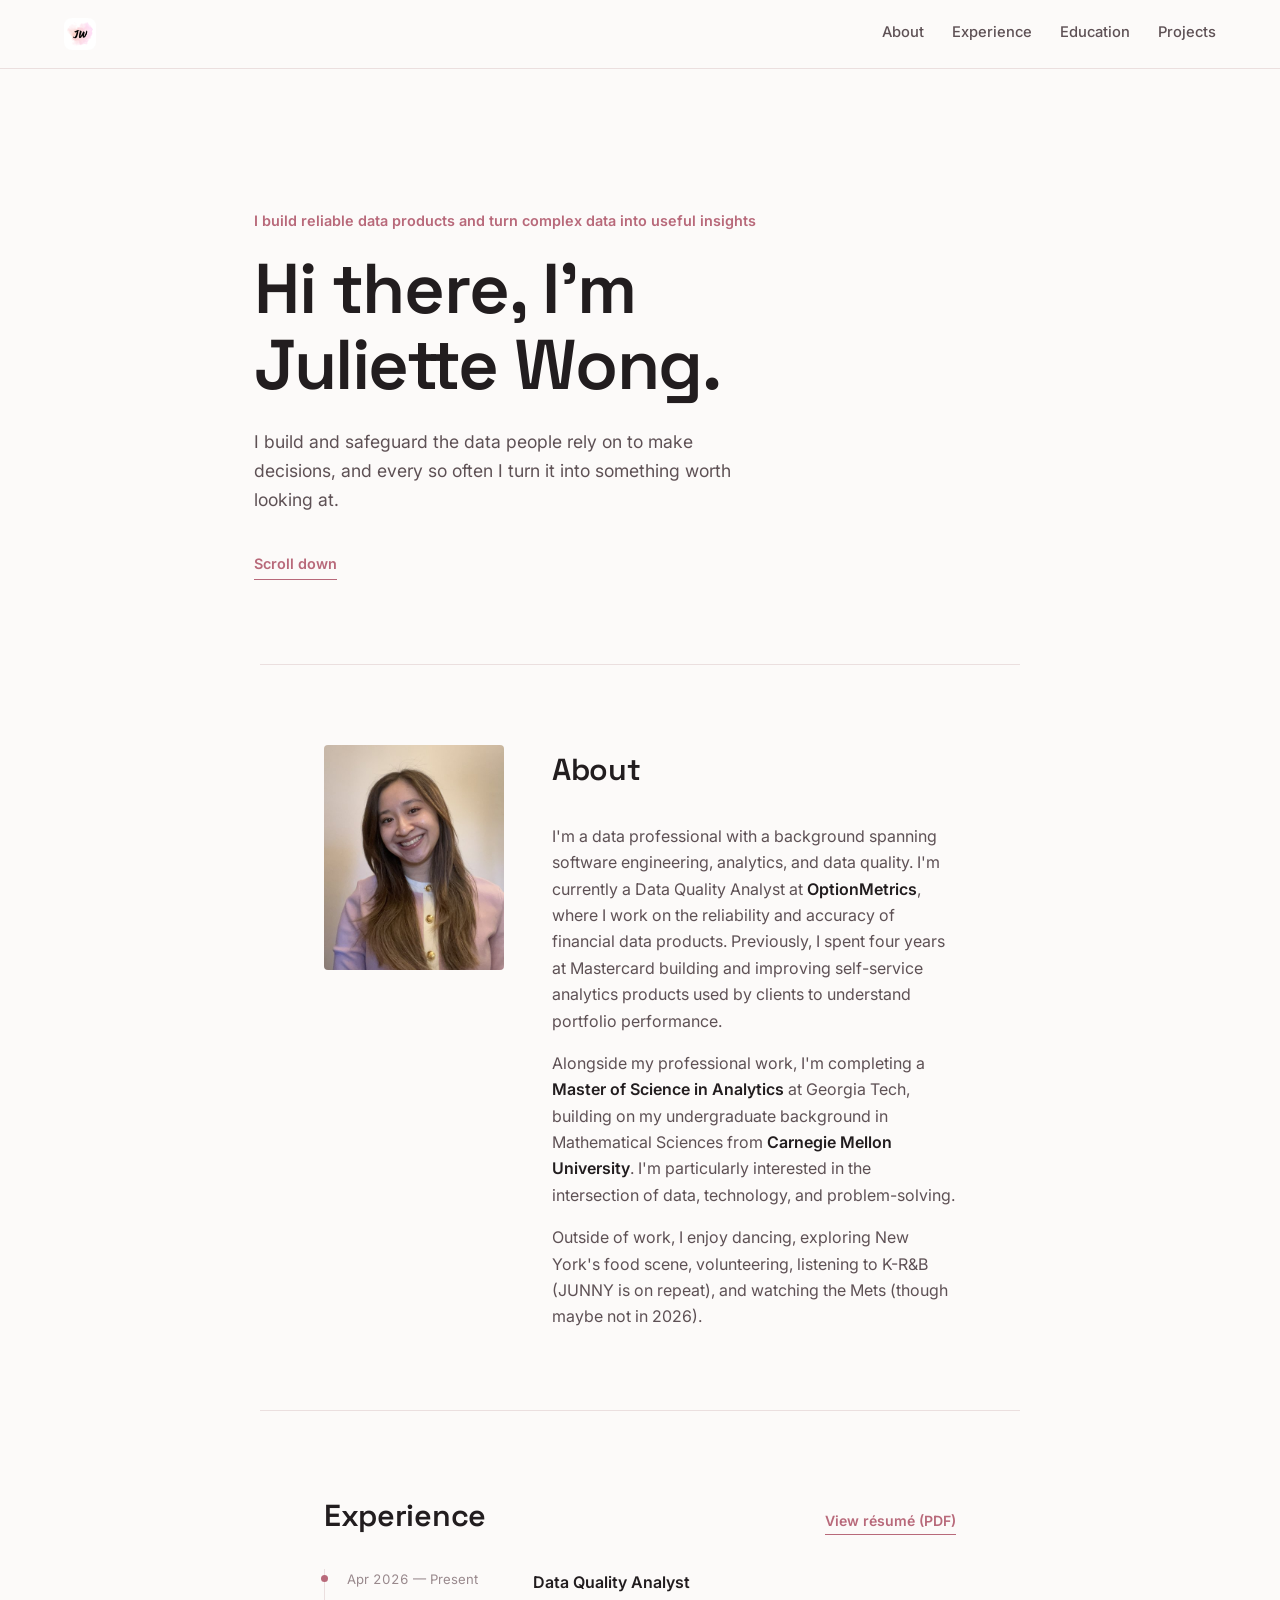
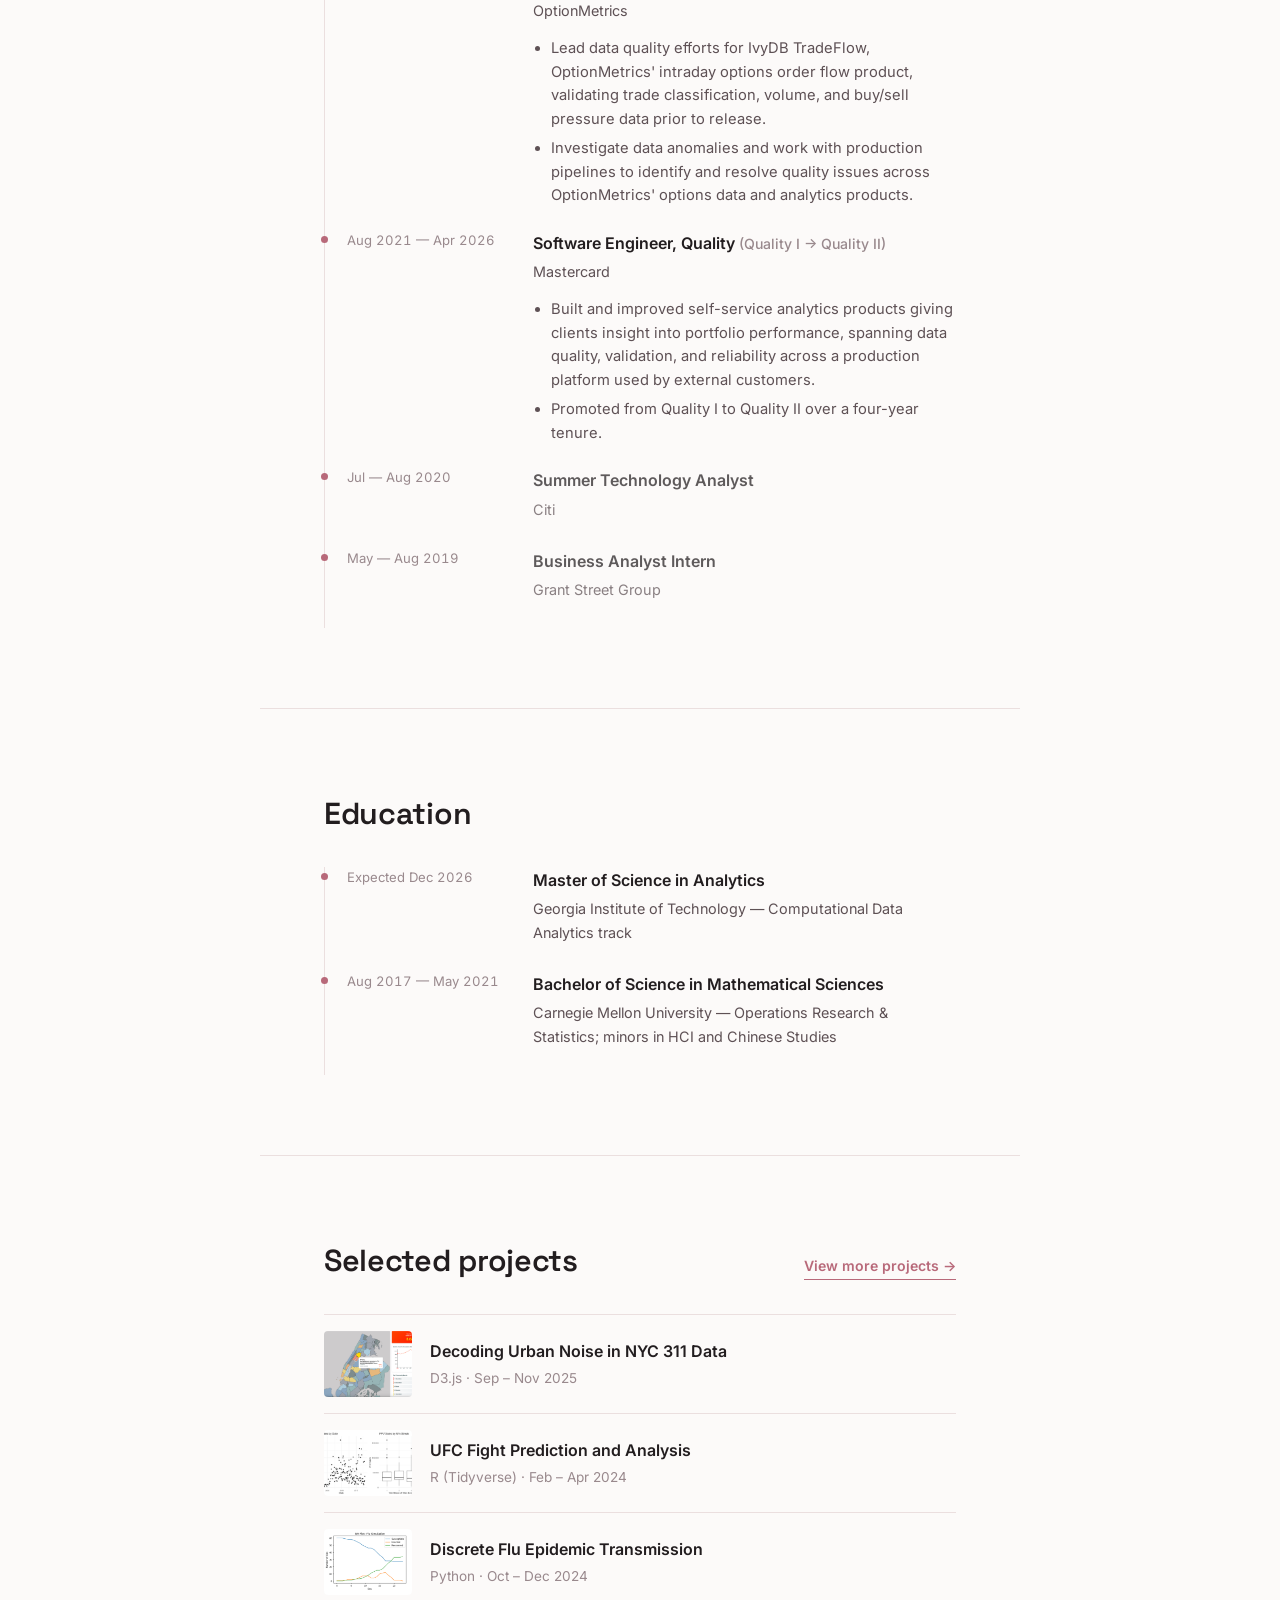
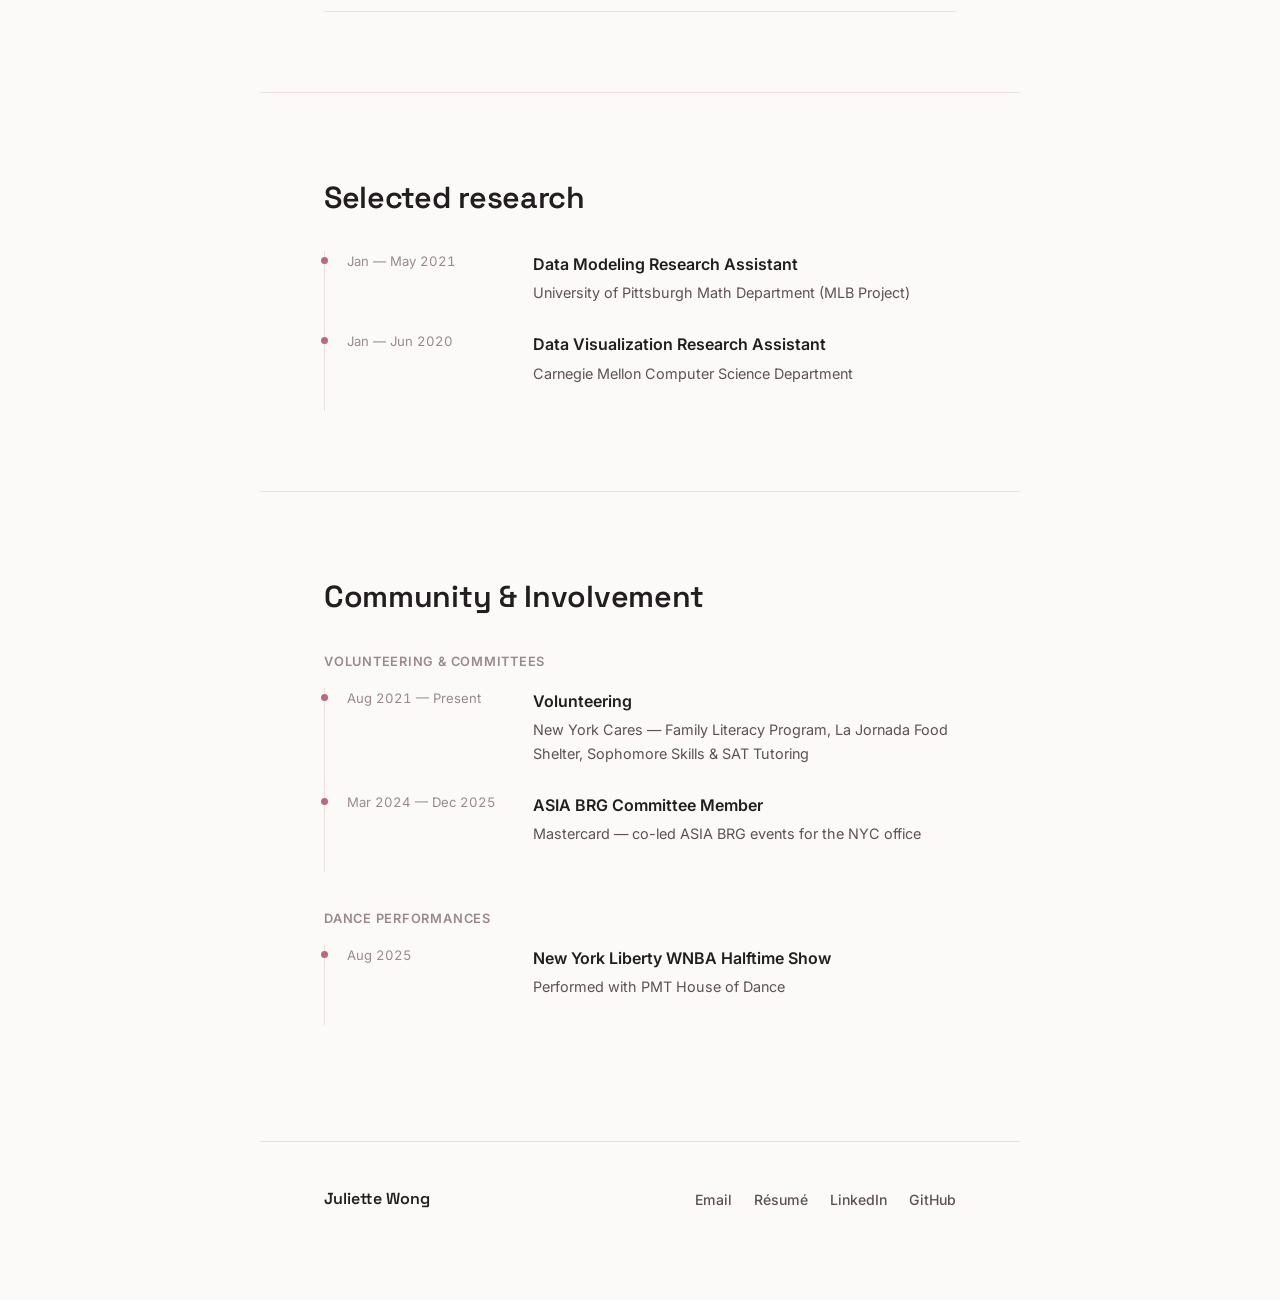
==== commit 0dae643f: "Add a section for dance!" ====
--- a/index.html
+++ b/index.html
@@ -7,12 +7,12 @@
     <link rel="icon" type="image/svg+xml" href="assets/images/favicon.png" />
     <meta
       name="description"
-      content="Personal website for Juliette Wong, a data professional with a background in software engineering, analytics, and data quality."
+      content="Personal website for Juliette Wong, who builds reliable data products and turn complex data into useful insights."
     />
     <meta property="og:title" content="Juliette Wong — Portfolio" />
     <meta
       property="og:description"
-      content="Data professional with a background in software engineering, analytics, and data quality."
+      content="I build reliable data products and turn complex data into useful insights."
     />
     <link rel="preconnect" href="https://fonts.googleapis.com" />
     <link rel="preconnect" href="https://fonts.gstatic.com" crossorigin />
@@ -39,7 +39,10 @@
 
     <main id="main">
       <section class="hero" id="top">
-        <p class="hero-kicker">NYC-based Data professional</p>
+        <p class="hero-kicker">
+          I build reliable data products and turn complex data into useful
+          insights
+        </p>
         <h1 class="hero-headline">
           Hi there, I'm<br /><span>Juliette Wong.</span>
         </h1>
@@ -326,7 +329,8 @@
       </section>
 
       <section class="section community" id="community">
-        <h2 class="section-heading">Community &amp; involvement</h2>
+        <h2 class="section-heading">Community &amp; Involvement</h2>
+        <h3 class="group-heading">Volunteering &amp; Committees</h3>
         <ol class="timeline">
           <li>
             <span class="timeline-date">Aug 2021 — Present</span>
@@ -349,6 +353,22 @@
               target="_blank"
               rel="noopener"
               >Mastercard — co-led ASIA BRG events for the NYC office</a
+            >
+          </li>
+        </ol>
+        <h3 class="group-heading">Dance Performances</h3>
+        <ol class="timeline">
+          <li>
+            <span class="timeline-date">Aug 2025</span>
+            <span class="timeline-role"
+              >New York Liberty WNBA Halftime Show
+            </span>
+            <a
+              class="timeline-org"
+              href="https://www.youtube.com/watch?v=gIIV_Cd8yHI"
+              target="_blank"
+              rel="noopener"
+              >Performed with PMT House of Dance</a
             >
           </li>
         </ol>
--- a/styles.css
+++ b/styles.css
@@ -358,6 +358,20 @@
   }
 }
 
+.group-heading {
+  font-family: var(--body);
+  font-size: 0.8rem;
+  font-weight: 600;
+  color: var(--ink-faint);
+  text-transform: uppercase;
+  letter-spacing: 0.06em;
+  margin: 0 0 16px;
+}
+
+.group-heading + .timeline {
+  margin-bottom: 36px;
+}
+
 /* ---------------------------------------------------------
    Projects — index list
 --------------------------------------------------------- */
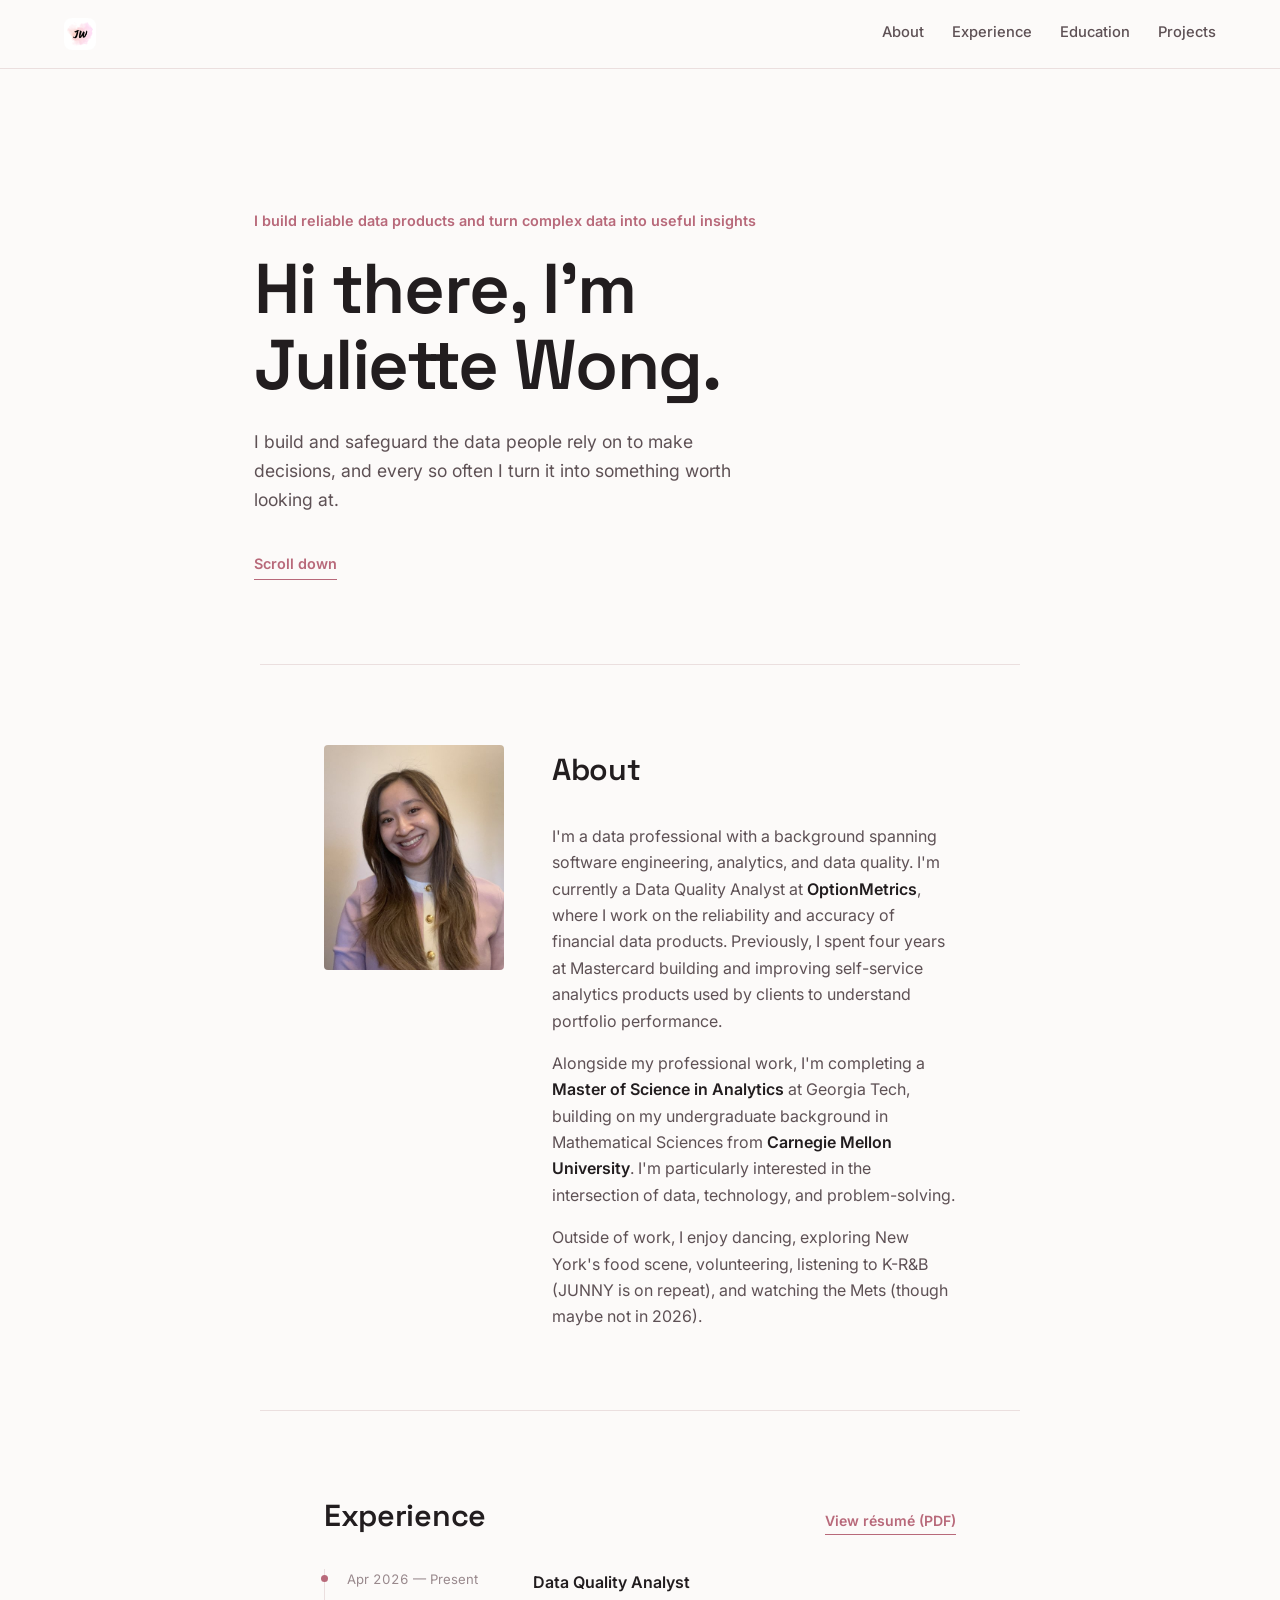
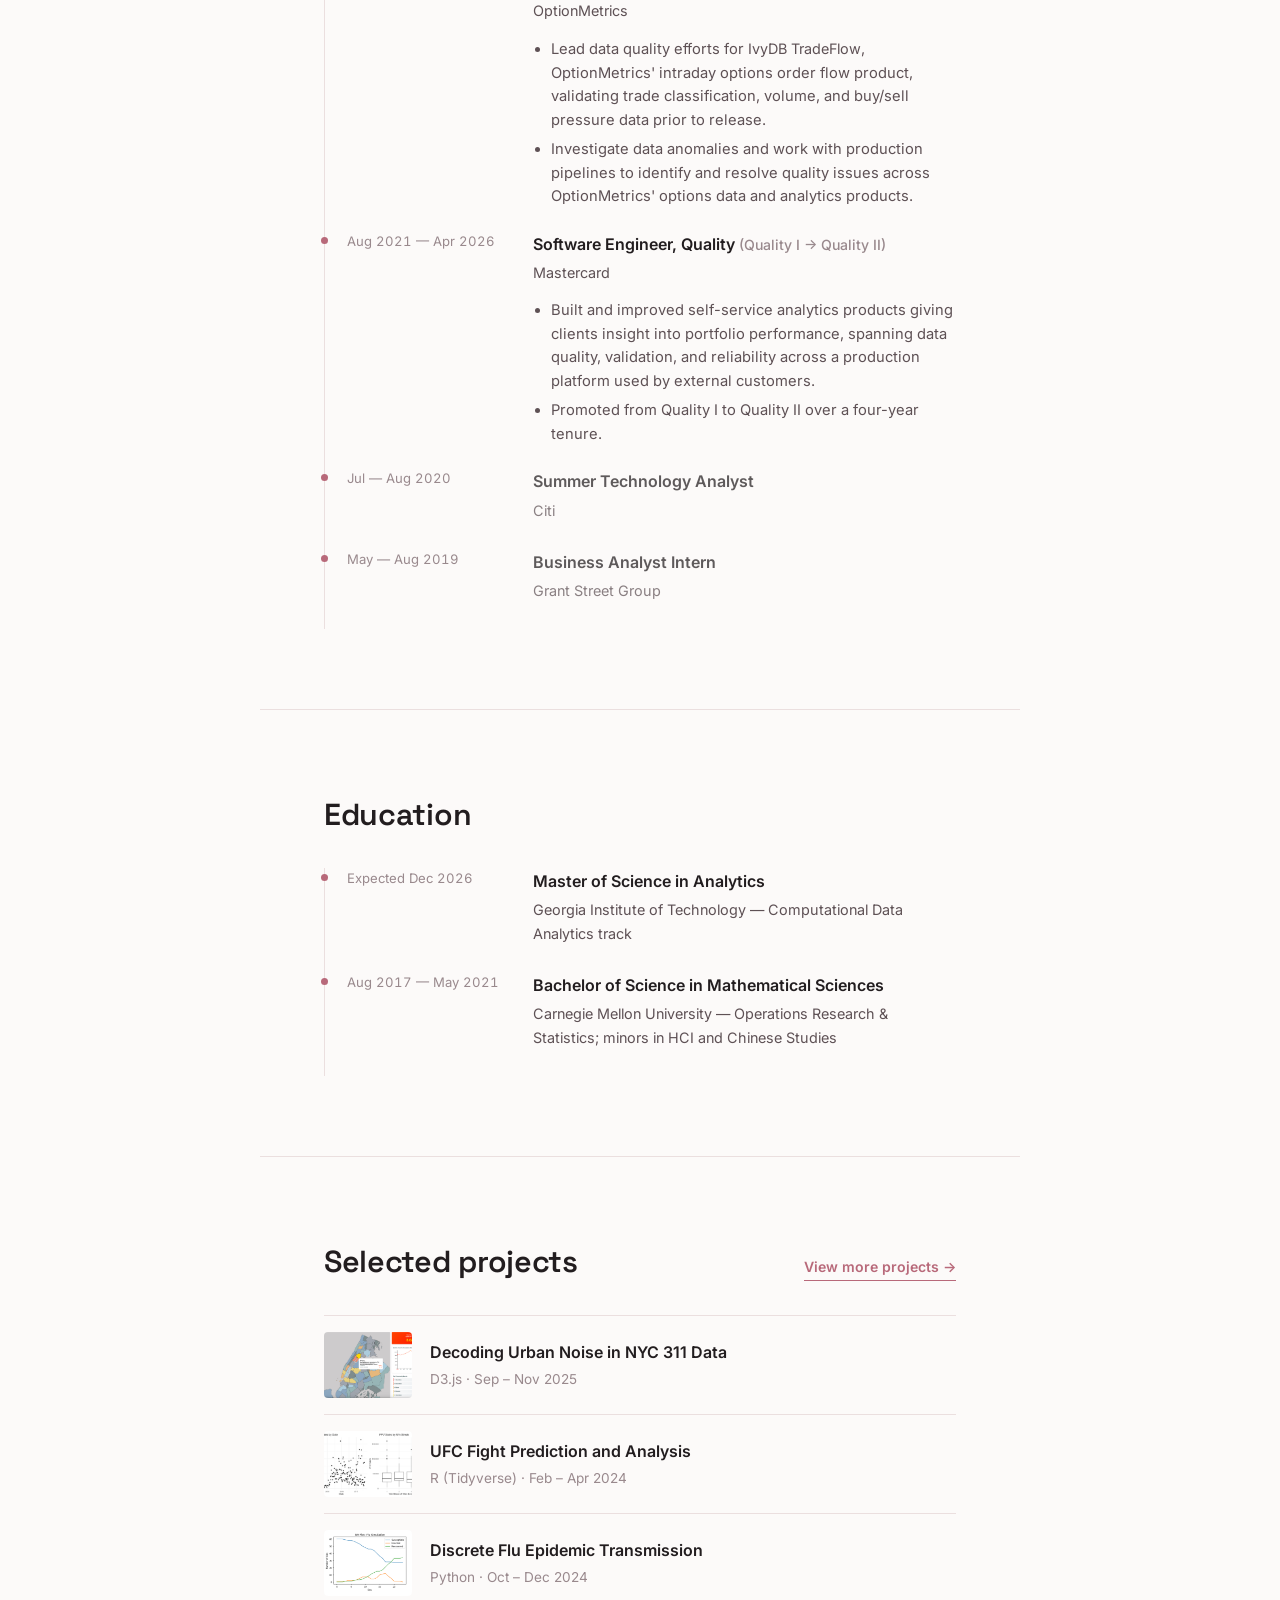
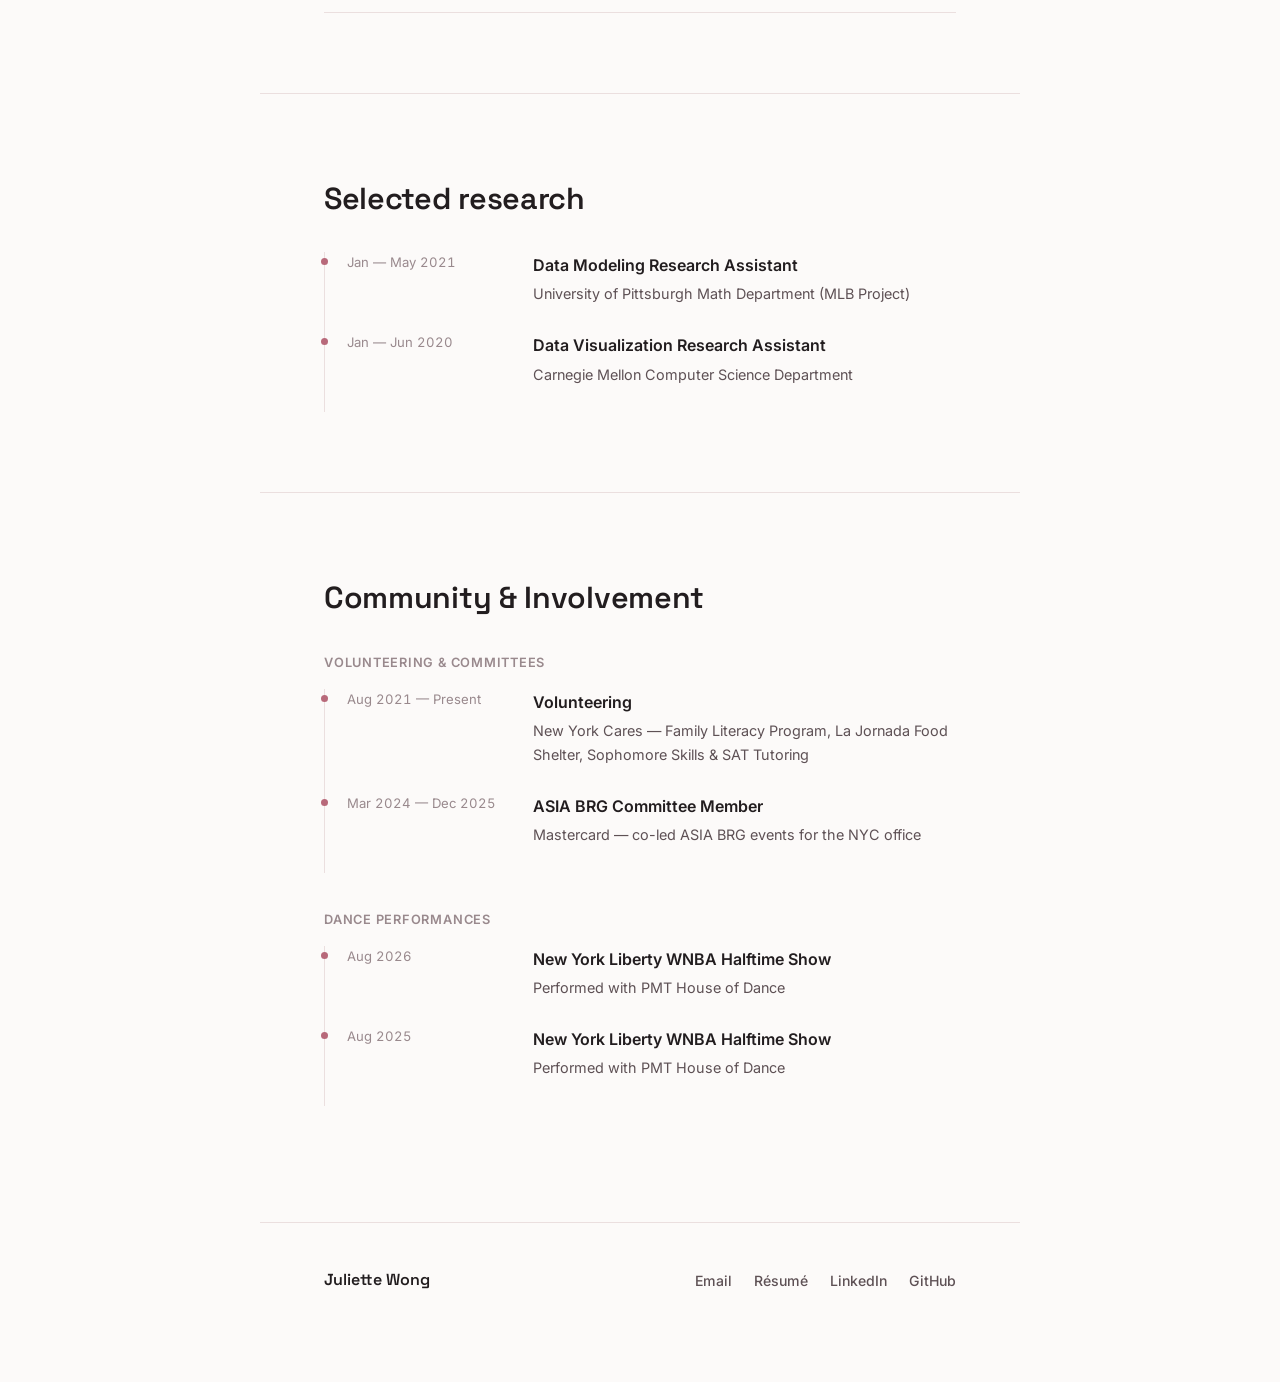
==== commit 70a067fe: "add some links IvyDB TF + 2026 Halftime show" ====
--- a/index.html
+++ b/index.html
@@ -116,10 +116,16 @@
             <ul class="timeline-bullets">
               <!-- DRAFT — replace with your own specifics -->
               <li>
-                Lead data quality efforts for IvyDB TradeFlow, OptionMetrics'
-                intraday options order flow product, validating trade
-                classification, volume, and buy/sell pressure data prior to
-                release.
+                Lead data quality efforts for
+                <a
+                  class="timeline-org"
+                  href="https://www.businesswire.com/news/home/20260930904765/en/OptionMetrics-Launches-IvyDB-TradeFlow-Giving-Institutions-Insights-on-Buying-and-Selling-Order-Flow-Retail-Trading-Behavior-Participation-in-0DTE-Options-Trading"
+                  target="_blank"
+                  rel="noopener"
+                  >IvyDB TradeFlow</a
+                >, OptionMetrics' intraday options order flow product,
+                validating trade classification, volume, and buy/sell pressure
+                data prior to release.
               </li>
               <li>
                 Investigate data anomalies and work with production pipelines to
@@ -358,6 +364,19 @@
         </ol>
         <h3 class="group-heading">Dance Performances</h3>
         <ol class="timeline">
+          <li>
+            <span class="timeline-date">Aug 2026</span>
+            <span class="timeline-role"
+              >New York Liberty WNBA Halftime Show
+            </span>
+            <a
+              class="timeline-org"
+              href="https://www.youtube.com/watch?v=ofpBGzJnui0"
+              target="_blank"
+              rel="noopener"
+              >Performed with PMT House of Dance</a
+            >
+          </li>
           <li>
             <span class="timeline-date">Aug 2025</span>
             <span class="timeline-role"
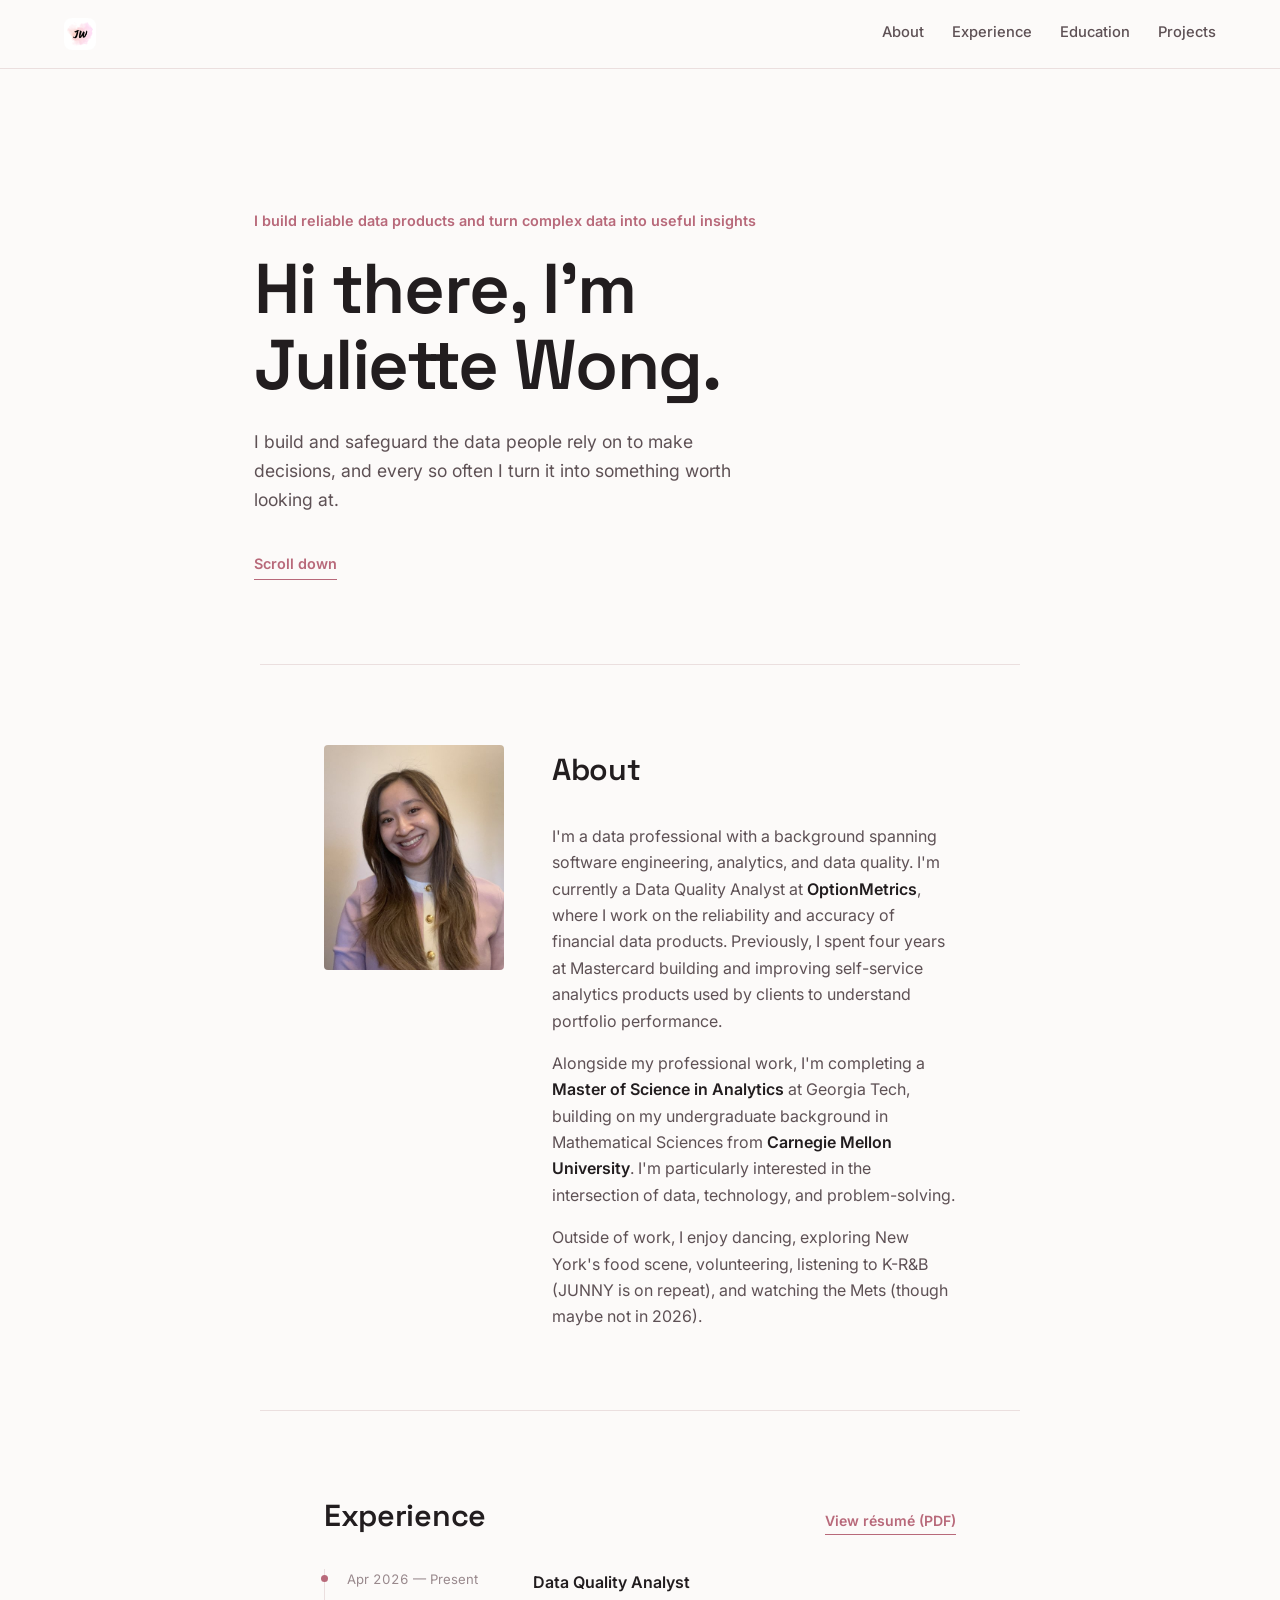
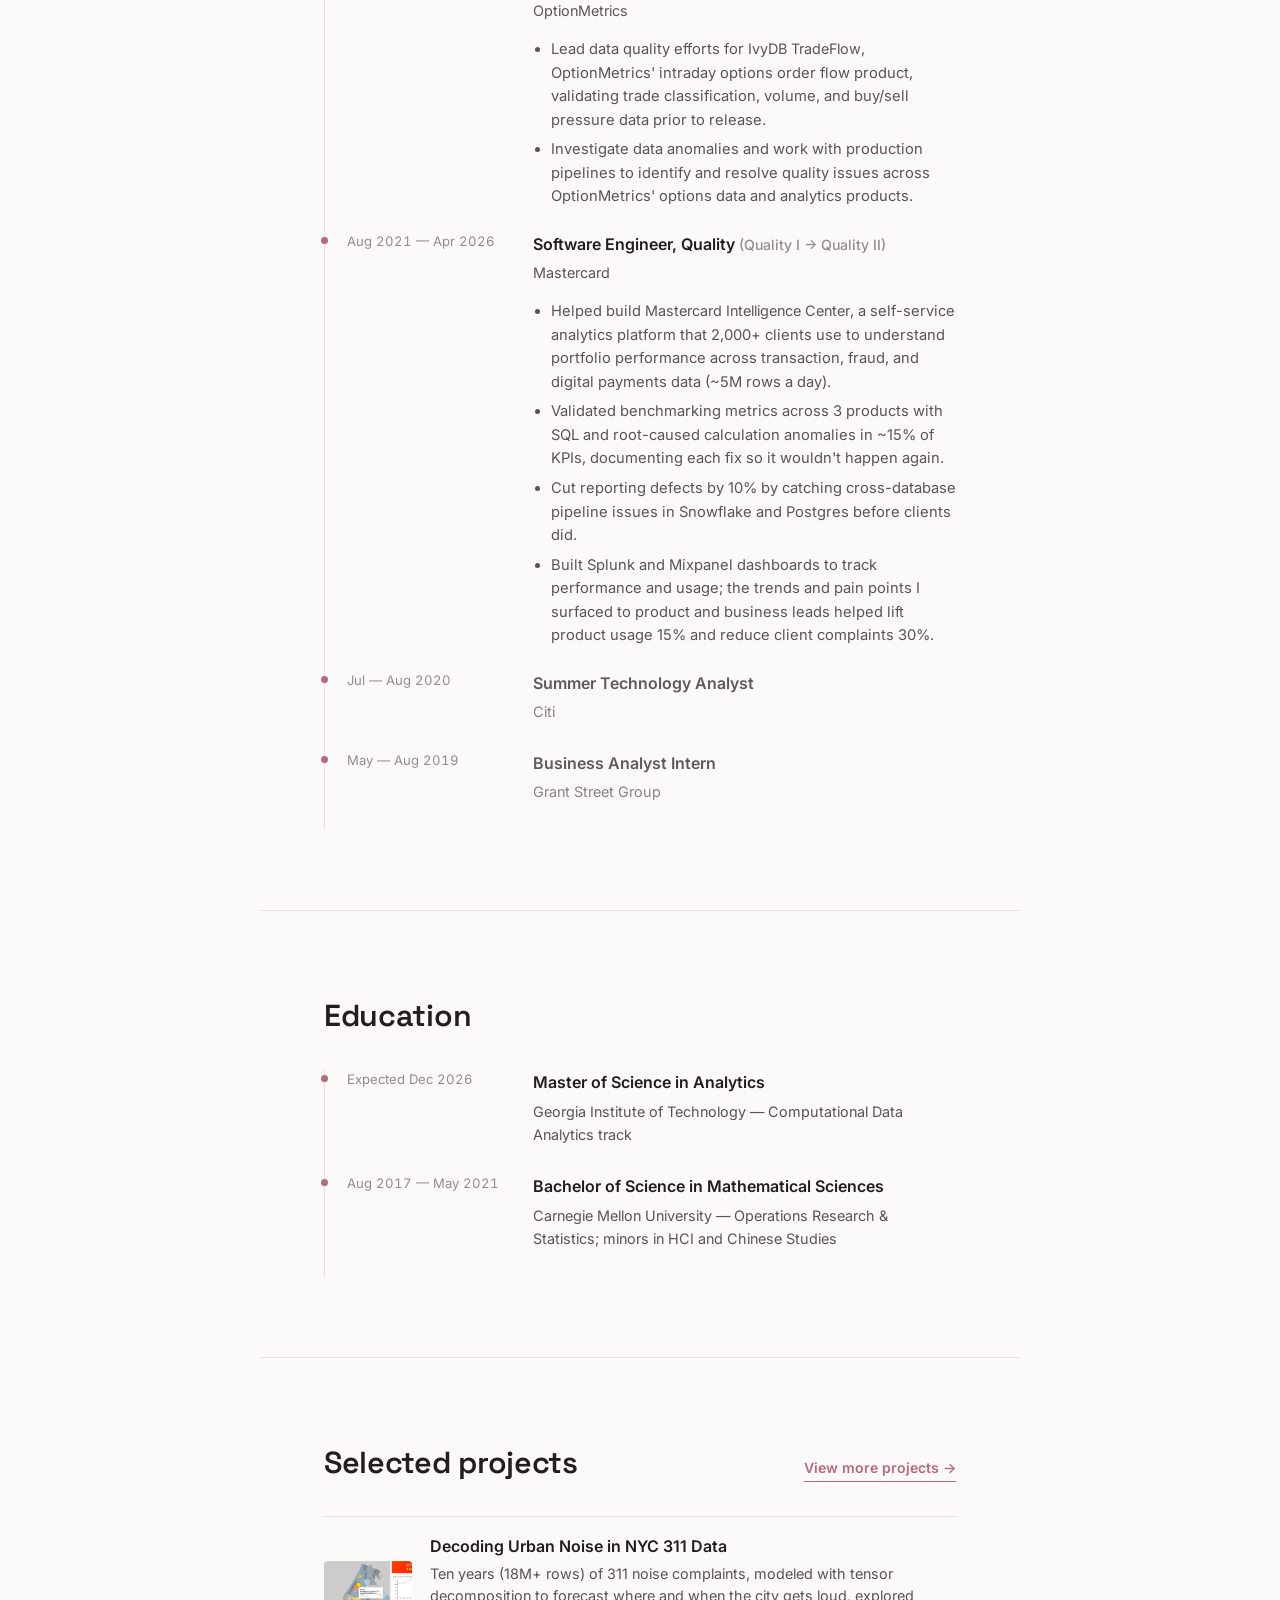
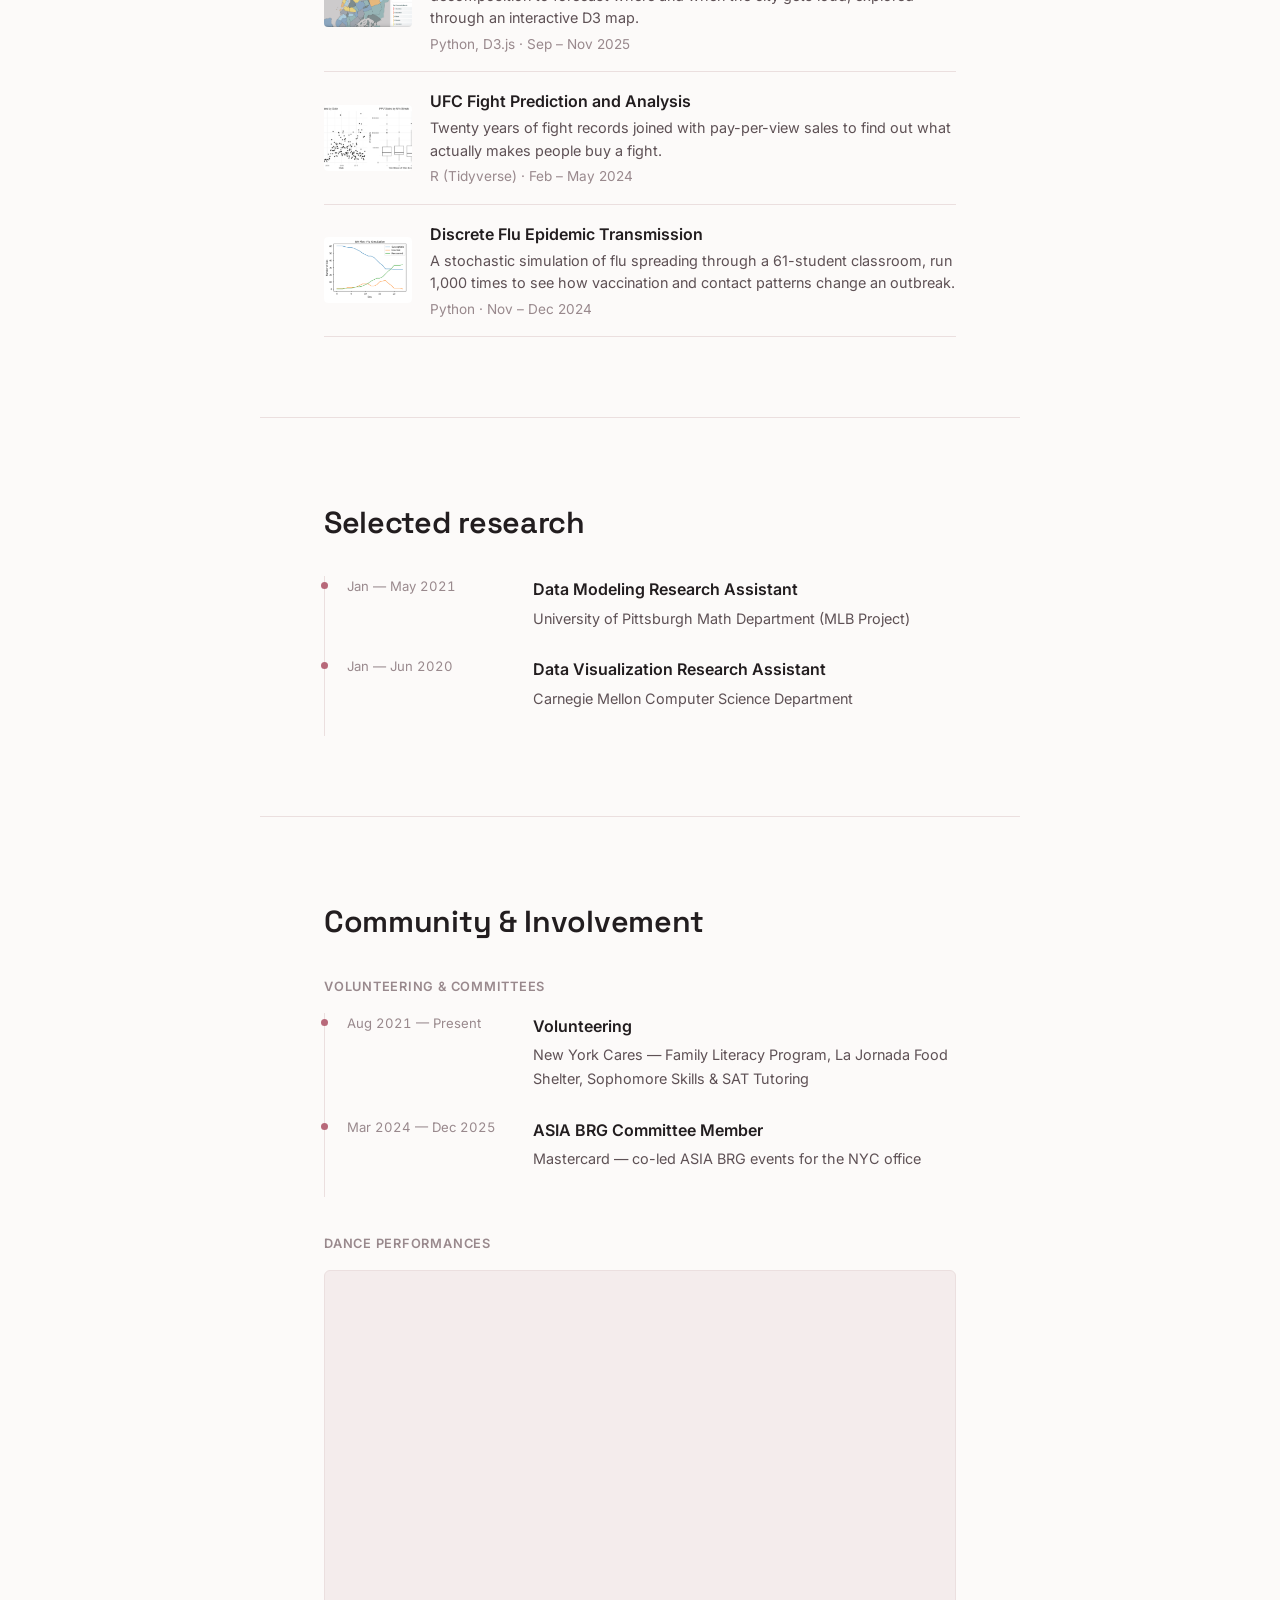
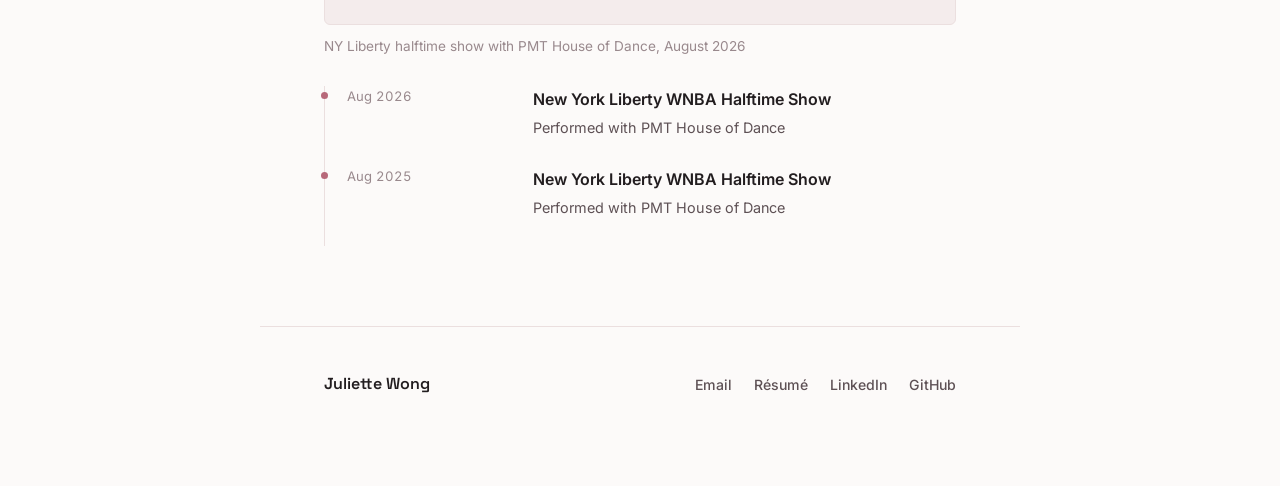
==== commit 0871c20d: "Add Mastercard bullets, project summaries, and Liberty halftime video Co-Authored-By: Claude Opus 5." ====
--- a/index.html
+++ b/index.html
@@ -114,7 +114,6 @@
               >OptionMetrics</a
             >
             <ul class="timeline-bullets">
-              <!-- DRAFT — replace with your own specifics -->
               <li>
                 Lead data quality efforts for
                 <a
@@ -150,15 +149,33 @@
               >Mastercard</a
             >
             <ul class="timeline-bullets">
-              <!-- DRAFT — replace with your own specifics -->
-              <li>
-                Built and improved self-service analytics products giving
-                clients insight into portfolio performance, spanning data
-                quality, validation, and reliability across a production
-                platform used by external customers.
-              </li>
-              <li>
-                Promoted from Quality I to Quality II over a four-year tenure.
+              <li>
+                Helped build
+                <a
+                  class="timeline-org"
+                  href="https://www.mastercard.com/us/en/business/insights-intelligence/advanced-analytics/solutions/mastercard-intelligence-center.html"
+                  target="_blank"
+                  rel="noopener"
+                  >Mastercard Intelligence Center</a
+                >, a
+                self-service analytics platform that 2,000+ clients use to
+                understand portfolio performance across transaction, fraud,
+                and digital payments data (~5M rows a day).
+              </li>
+              <li>
+                Validated benchmarking metrics across 3 products with SQL and
+                root-caused calculation anomalies in ~15% of KPIs, documenting
+                each fix so it wouldn't happen again.
+              </li>
+              <li>
+                Cut reporting defects by 10% by catching cross-database
+                pipeline issues in Snowflake and Postgres before clients did.
+              </li>
+              <li>
+                Built Splunk and Mixpanel dashboards to track performance and
+                usage; the trends and pain points I surfaced to product and
+                business leads helped lift product usage 15% and reduce client
+                complaints 30%.
               </li>
             </ul>
           </li>
@@ -248,7 +265,12 @@
                 rel="noopener"
                 >Decoding Urban Noise in NYC 311 Data</a
               >
-              <span class="project-meta">D3.js · Sep – Nov 2025</span>
+              <p class="project-desc">
+                Ten years (18M+ rows) of 311 noise complaints, modeled with
+                tensor decomposition to forecast where and when the city gets
+                loud, explored through an interactive D3 map.
+              </p>
+              <span class="project-meta">Python, D3.js · Sep – Nov 2025</span>
             </div>
           </li>
 
@@ -273,7 +295,11 @@
                 rel="noopener"
                 >UFC Fight Prediction and Analysis</a
               >
-              <span class="project-meta">R (Tidyverse) · Feb – Apr 2024</span>
+              <p class="project-desc">
+                Twenty years of fight records joined with pay-per-view sales to
+                find out what actually makes people buy a fight.
+              </p>
+              <span class="project-meta">R (Tidyverse) · Feb – May 2024</span>
             </div>
           </li>
 
@@ -298,7 +324,12 @@
                 rel="noopener"
                 >Discrete Flu Epidemic Transmission</a
               >
-              <span class="project-meta">Python · Oct – Dec 2024</span>
+              <p class="project-desc">
+                A stochastic simulation of flu spreading through a 61-student
+                classroom, run 1,000 times to see how vaccination and contact
+                patterns change an outbreak.
+              </p>
+              <span class="project-meta">Python · Nov – Dec 2024</span>
             </div>
           </li>
         </ul>
@@ -363,6 +394,21 @@
           </li>
         </ol>
         <h3 class="group-heading">Dance Performances</h3>
+        <figure class="video-embed">
+          <div class="video-frame">
+            <iframe
+              src="https://www.youtube-nocookie.com/embed/ofpBGzJnui0"
+              title="NY Liberty halftime show with PMT House of Dance, August 2026"
+              loading="lazy"
+              allow="encrypted-media; picture-in-picture; fullscreen"
+              referrerpolicy="strict-origin-when-cross-origin"
+              allowfullscreen
+            ></iframe>
+          </div>
+          <figcaption>
+            NY Liberty halftime show with PMT House of Dance, August 2026
+          </figcaption>
+        </figure>
         <ol class="timeline">
           <li>
             <span class="timeline-date">Aug 2026</span>
--- a/styles.css
+++ b/styles.css
@@ -372,6 +372,31 @@
   margin-bottom: 36px;
 }
 
+.video-embed {
+  margin: 0 0 28px;
+}
+
+.video-frame {
+  aspect-ratio: 16 / 9;
+  border-radius: 6px;
+  overflow: hidden;
+  background: var(--bg-alt);
+  border: 1px solid var(--rule);
+}
+
+.video-frame iframe {
+  display: block;
+  width: 100%;
+  height: 100%;
+  border: 0;
+}
+
+.video-embed figcaption {
+  margin-top: 10px;
+  font-size: 0.85rem;
+  color: var(--ink-faint);
+}
+
 /* ---------------------------------------------------------
    Projects — index list
 --------------------------------------------------------- */
@@ -438,6 +463,13 @@
   color: var(--ink-faint);
 }
 
+.project-desc {
+  margin: 0;
+  font-size: 0.9rem;
+  line-height: 1.55;
+  color: var(--ink-soft);
+}
+
 .project-meta {
   font-size: 0.85rem;
   color: var(--ink-faint);
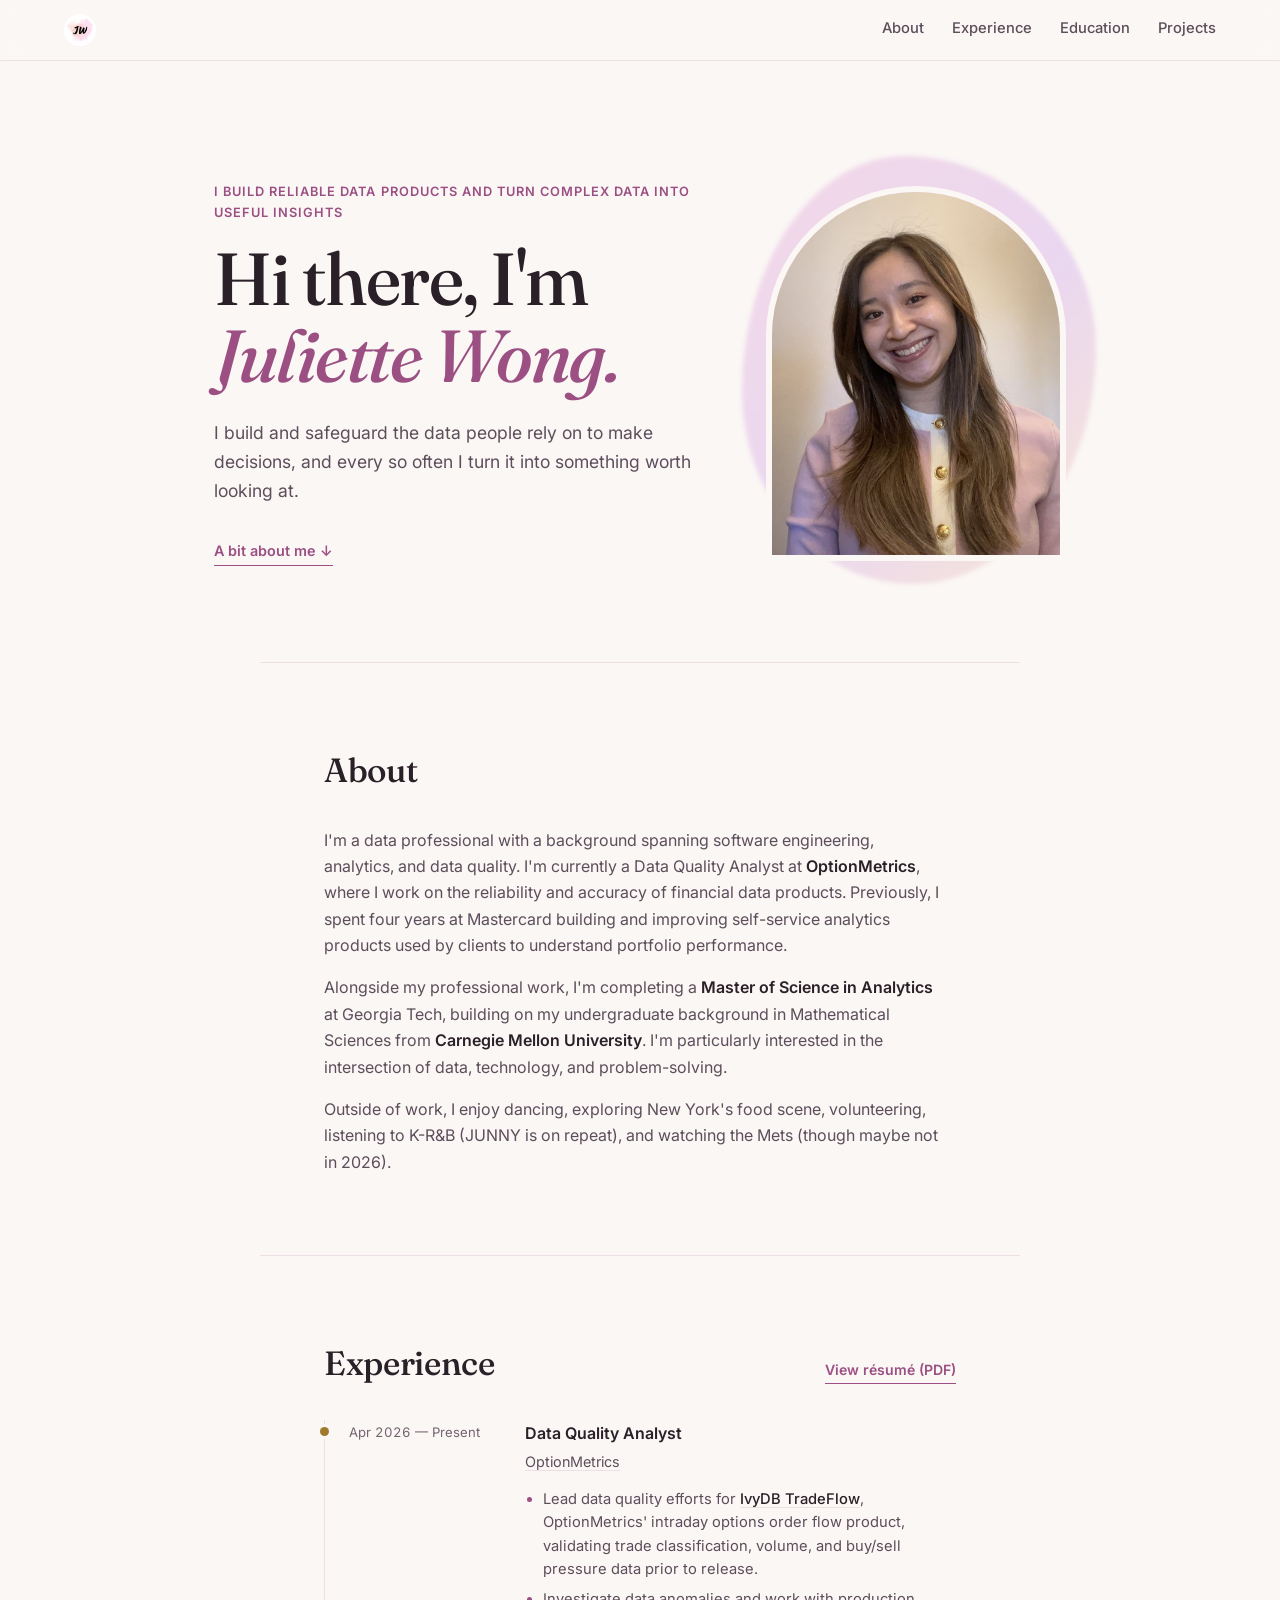
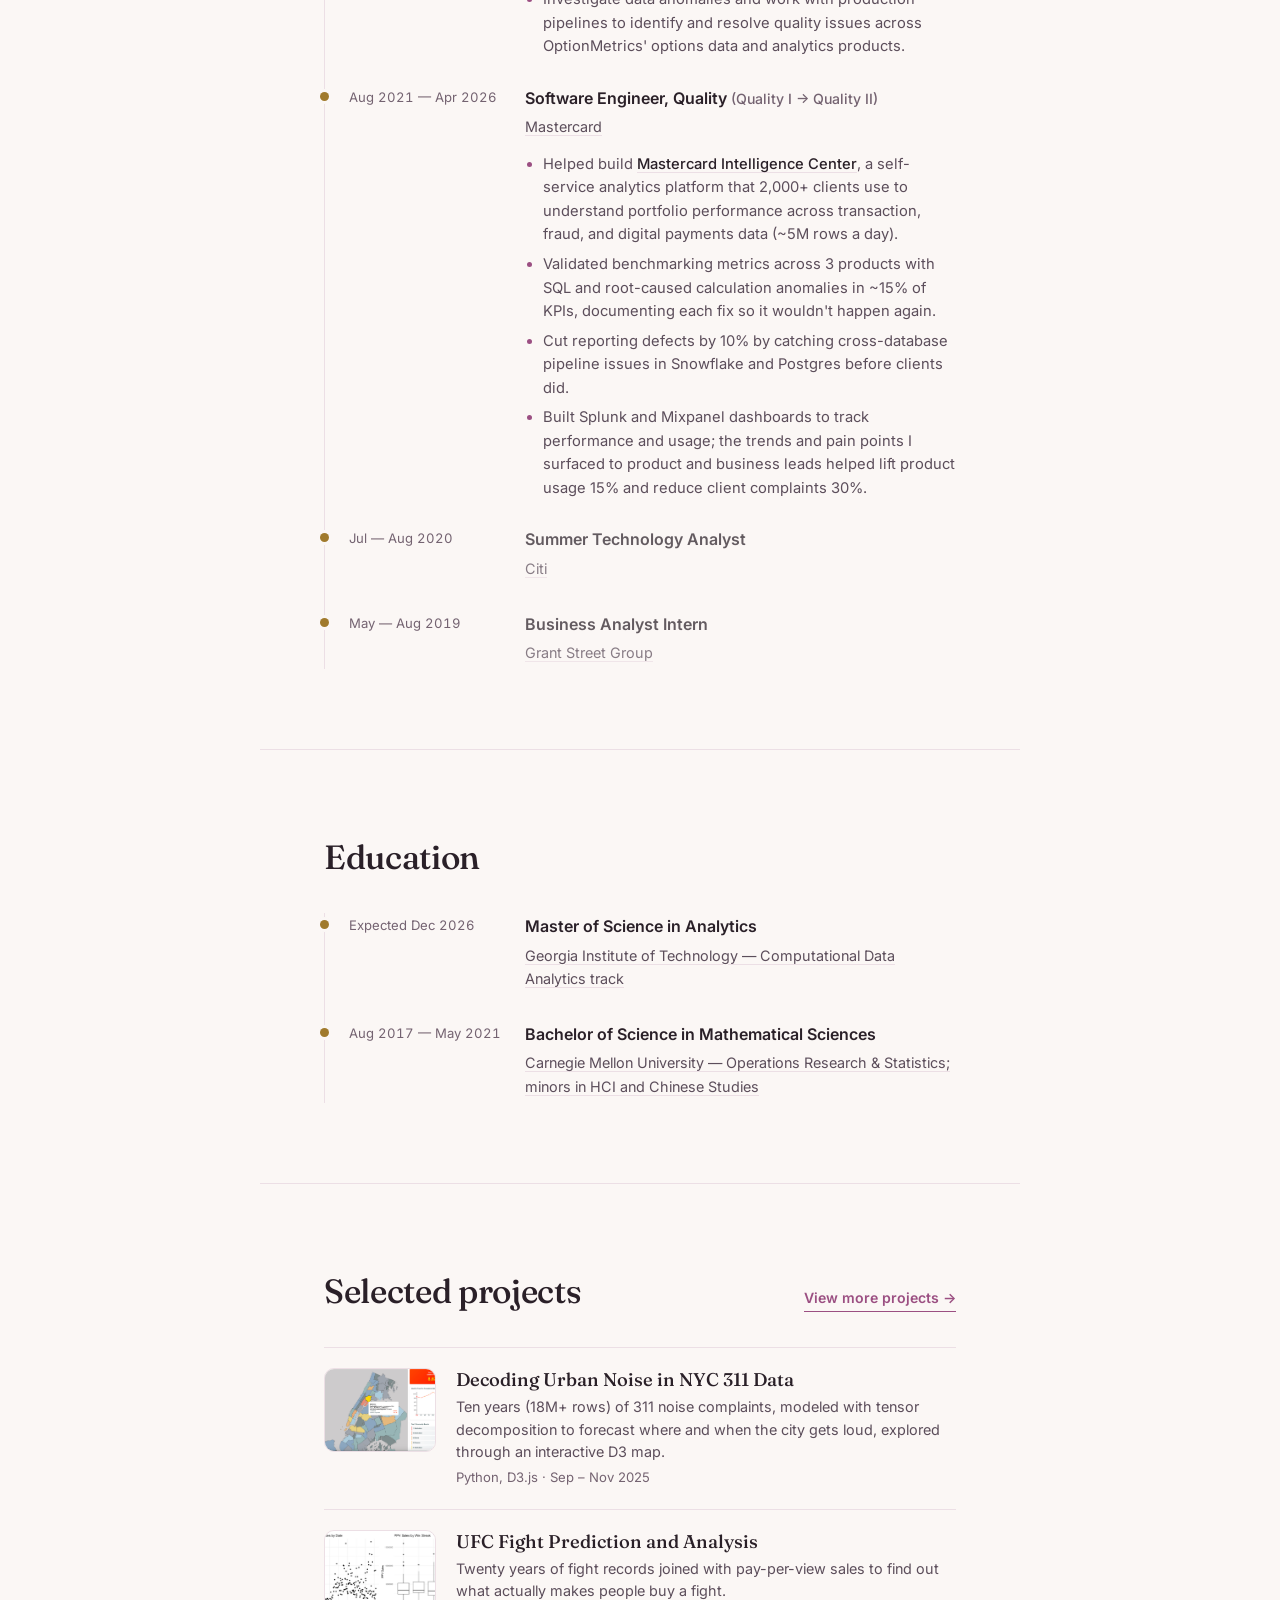
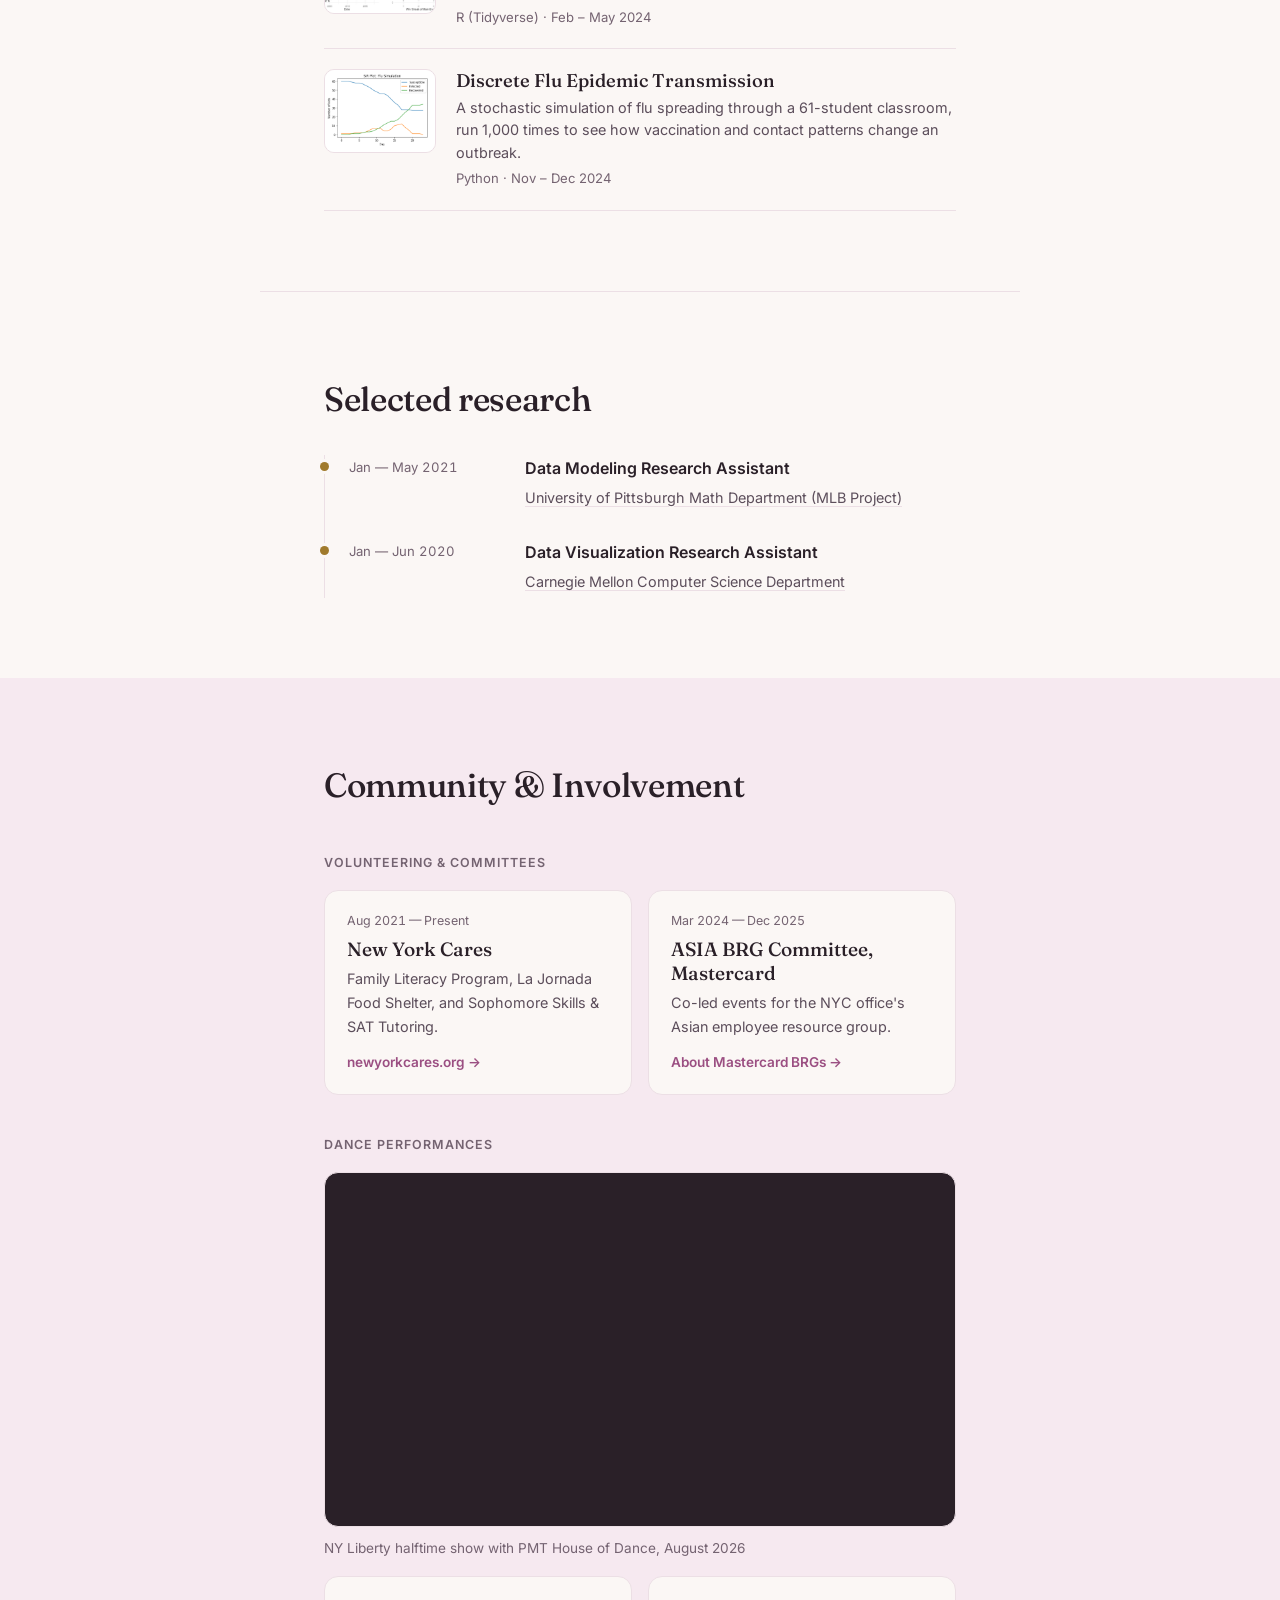
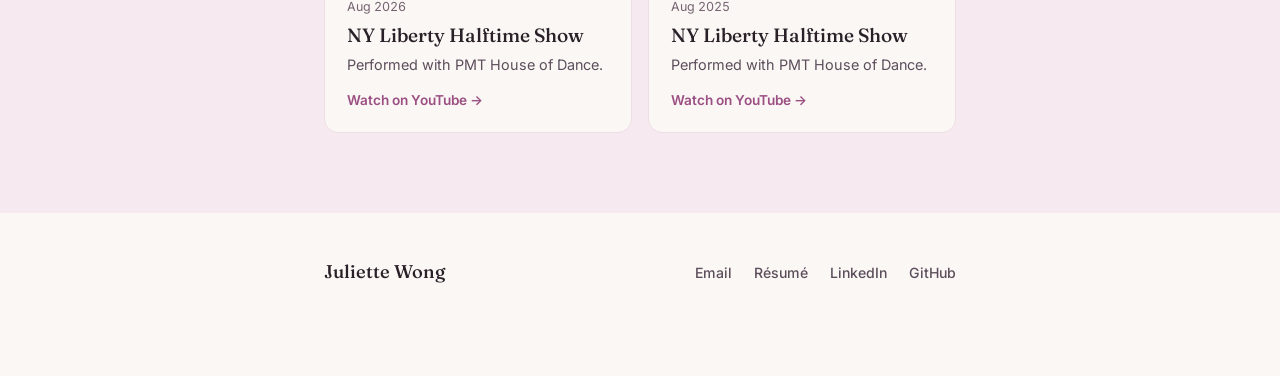
==== commit 7f9636ae: "Redesign: cardigan palette, Fraunces headings, photo hero, community cards, dark mode Co-Authored-By" ====
--- a/index.html
+++ b/index.html
@@ -17,7 +17,7 @@
     <link rel="preconnect" href="https://fonts.googleapis.com" />
     <link rel="preconnect" href="https://fonts.gstatic.com" crossorigin />
     <link
-      href="https://fonts.googleapis.com/css2?family=Space+Grotesk:wght@500;600;700&family=Inter:wght@400;500;600&display=swap"
+      href="https://fonts.googleapis.com/css2?family=Fraunces:ital,opsz,wght@0,9..144,400..600;1,9..144,400..600&family=Inter:wght@400;500;600&display=swap"
       rel="stylesheet"
     />
     <link rel="stylesheet" href="styles.css" />
@@ -39,6 +39,7 @@
 
     <main id="main">
       <section class="hero" id="top">
+        <div class="hero-text">
         <p class="hero-kicker">
           I build reliable data products and turn complex data into useful
           insights
@@ -50,18 +51,19 @@
           I build and safeguard the data people rely on to make decisions, and
           every so often I turn it into something worth looking at.
         </p>
-        <a class="hero-scroll" href="#about">Scroll down</a>
+        <a class="hero-scroll" href="#about">A bit about me &darr;</a>
+        </div>
+        <figure class="hero-photo">
+          <img
+            src="assets/images/portrait-juliette.jpg"
+            alt="Portrait of Juliette Wong"
+            width="480"
+            height="732"
+          />
+        </figure>
       </section>
 
       <section class="section about" id="about">
-        <div class="about-grid">
-          <figure class="about-photo">
-            <img
-              src="assets/images/portrait-juliette.jpg"
-              alt="Portrait of Juliette Wong"
-              loading="lazy"
-            />
-          </figure>
           <div class="about-copy">
             <h2 class="section-heading">About</h2>
             <p>
@@ -87,7 +89,6 @@
               watching the Mets (though maybe not in 2026).
             </p>
           </div>
-        </div>
       </section>
 
       <section class="section experience" id="experience">
@@ -368,31 +369,37 @@
       <section class="section community" id="community">
         <h2 class="section-heading">Community &amp; Involvement</h2>
         <h3 class="group-heading">Volunteering &amp; Committees</h3>
-        <ol class="timeline">
-          <li>
-            <span class="timeline-date">Aug 2021 — Present</span>
-            <span class="timeline-role">Volunteering</span>
-            <a
-              class="timeline-org"
+        <div class="card-grid">
+          <article class="card">
+            <span class="card-date">Aug 2021 — Present</span>
+            <h4 class="card-title">New York Cares</h4>
+            <p class="card-body">
+              Family Literacy Program, La Jornada Food Shelter, and Sophomore
+              Skills &amp; SAT Tutoring.
+            </p>
+            <a
+              class="card-link"
               href="https://www.newyorkcares.org/home"
               target="_blank"
               rel="noopener"
-              >New York Cares — Family Literacy Program, La Jornada Food
-              Shelter, Sophomore Skills &amp; SAT Tutoring</a
-            >
-          </li>
-          <li>
-            <span class="timeline-date">Mar 2024 — Dec 2025</span>
-            <span class="timeline-role">ASIA BRG Committee Member</span>
-            <a
-              class="timeline-org"
+              >newyorkcares.org &rarr;</a
+            >
+          </article>
+          <article class="card">
+            <span class="card-date">Mar 2024 — Dec 2025</span>
+            <h4 class="card-title">ASIA BRG Committee, Mastercard</h4>
+            <p class="card-body">
+              Co-led events for the NYC office's Asian employee resource group.
+            </p>
+            <a
+              class="card-link"
               href="https://www.mastercard.com/us/en/for-the-world/people/community-belonging.html"
               target="_blank"
               rel="noopener"
-              >Mastercard — co-led ASIA BRG events for the NYC office</a
-            >
-          </li>
-        </ol>
+              >About Mastercard BRGs &rarr;</a
+            >
+          </article>
+        </div>
         <h3 class="group-heading">Dance Performances</h3>
         <figure class="video-embed">
           <div class="video-frame">
@@ -409,34 +416,32 @@
             NY Liberty halftime show with PMT House of Dance, August 2026
           </figcaption>
         </figure>
-        <ol class="timeline">
-          <li>
-            <span class="timeline-date">Aug 2026</span>
-            <span class="timeline-role"
-              >New York Liberty WNBA Halftime Show
-            </span>
-            <a
-              class="timeline-org"
+        <div class="card-grid">
+          <article class="card">
+            <span class="card-date">Aug 2026</span>
+            <h4 class="card-title">NY Liberty Halftime Show</h4>
+            <p class="card-body">Performed with PMT House of Dance.</p>
+            <a
+              class="card-link"
               href="https://www.youtube.com/watch?v=ofpBGzJnui0"
               target="_blank"
               rel="noopener"
-              >Performed with PMT House of Dance</a
-            >
-          </li>
-          <li>
-            <span class="timeline-date">Aug 2025</span>
-            <span class="timeline-role"
-              >New York Liberty WNBA Halftime Show
-            </span>
-            <a
-              class="timeline-org"
+              >Watch on YouTube &rarr;</a
+            >
+          </article>
+          <article class="card">
+            <span class="card-date">Aug 2025</span>
+            <h4 class="card-title">NY Liberty Halftime Show</h4>
+            <p class="card-body">Performed with PMT House of Dance.</p>
+            <a
+              class="card-link"
               href="https://www.youtube.com/watch?v=gIIV_Cd8yHI"
               target="_blank"
               rel="noopener"
-              >Performed with PMT House of Dance</a
-            >
-          </li>
-        </ol>
+              >Watch on YouTube &rarr;</a
+            >
+          </article>
+        </div>
       </section>
     </main>
 
--- a/styles.css
+++ b/styles.css
@@ -1,21 +1,43 @@
 /* ---------------------------------------------------------
-   Tokens
+   Tokens — palette taken from a lilac-pink cardigan:
+   lilac-pink accent, cream base, gold-button details
 --------------------------------------------------------- */
 :root {
-  --bg: #fcfaf9;
-  --bg-alt: #f4ecec;
-  --ink: #221d1f;
-  --ink-soft: #5e5155;
-  --ink-faint: #99898d;
-  --accent: #b8697a;
-  --accent-soft: #f3e1e5;
-  --rule: #ebdfdf;
-
-  --display: "Space Grotesk", "Helvetica Neue", Arial, sans-serif;
+  --bg: #fbf7f5;
+  --bg-alt: #f6e9f0;
+  --ink: #2a2028;
+  --ink-soft: #5c4e5b;
+  --ink-faint: #746371;
+  --accent: #9b4f82;
+  --accent-soft: #efdbe7;
+  --gold: #a07a2c;
+  --rule: #ecdfe5;
+  --header-bg: rgba(251, 247, 245, 0.88);
+  --blob: linear-gradient(135deg, #f3d9e8 0%, #ead7f0 55%, #f8e6d6 100%);
+
+  --display: "Fraunces", Georgia, "Times New Roman", serif;
   --body: "Inter", -apple-system, BlinkMacSystemFont, "Segoe UI", sans-serif;
 
   --content-width: 760px;
-  --gutter: clamp(24px, 6vw, 64px);
+  --gutter: clamp(20px, 6vw, 64px);
+
+  color-scheme: light dark;
+}
+
+@media (prefers-color-scheme: dark) {
+  :root {
+    --bg: #1d161c;
+    --bg-alt: #2a1f28;
+    --ink: #f3e9ef;
+    --ink-soft: #cbbac6;
+    --ink-faint: #a3909f;
+    --accent: #e3a6cc;
+    --accent-soft: #3a2835;
+    --gold: #d4b06a;
+    --rule: #3a2d37;
+    --header-bg: rgba(29, 22, 28, 0.88);
+    --blob: linear-gradient(135deg, #4a2e42 0%, #3d2c4a 55%, #4a3528 100%);
+  }
 }
 
 * {
@@ -24,6 +46,7 @@
 
 html {
   scroll-behavior: smooth;
+  scroll-padding-top: 80px;
 }
 
 body {
@@ -36,9 +59,19 @@
   -webkit-font-smoothing: antialiased;
 }
 
+::selection {
+  background: var(--accent-soft);
+  color: var(--ink);
+}
+
 @media (prefers-reduced-motion: reduce) {
   html {
     scroll-behavior: auto;
+  }
+  *,
+  *::before,
+  *::after {
+    transition: none !important;
   }
 }
 
@@ -64,6 +97,24 @@
   outline-offset: 3px;
 }
 
+/* Shared underlined-link treatment: accent text, gold underline on hover */
+.hero-scroll,
+.resume-link,
+.detail-link {
+  color: var(--accent);
+  font-weight: 600;
+  text-decoration: none;
+  border-bottom: 1px solid currentColor;
+  padding-bottom: 2px;
+  transition: border-color 0.15s ease;
+}
+
+.hero-scroll:hover,
+.resume-link:hover,
+.detail-link:hover {
+  border-color: var(--gold);
+}
+
 /* ---------------------------------------------------------
    Header
 --------------------------------------------------------- */
@@ -74,26 +125,32 @@
   display: flex;
   align-items: center;
   justify-content: space-between;
-  padding: 18px var(--gutter);
-  background: rgba(252, 250, 249, 0.9);
-  backdrop-filter: blur(6px);
+  gap: 16px;
+  padding: 14px var(--gutter);
+  background: var(--header-bg);
+  backdrop-filter: blur(8px);
+  -webkit-backdrop-filter: blur(8px);
   border-bottom: 1px solid var(--rule);
 }
 
 .wordmark {
   display: flex;
   align-items: center;
+  flex-shrink: 0;
   text-decoration: none;
 }
 
 .wordmark img {
   display: block;
-  border-radius: 8px;
+  border-radius: 50%;
+  background: #fff;
 }
 
 .site-nav {
   display: flex;
-  gap: clamp(16px, 3vw, 28px);
+  flex-wrap: wrap;
+  justify-content: flex-end;
+  gap: 4px clamp(14px, 3vw, 28px);
 }
 
 .site-nav a {
@@ -110,55 +167,96 @@
 
 .site-nav a:hover {
   color: var(--ink);
-  border-color: var(--accent);
+  border-color: var(--gold);
 }
 
 /* ---------------------------------------------------------
    Hero
 --------------------------------------------------------- */
 .hero {
-  max-width: 900px;
+  max-width: 980px;
   margin: 0 auto;
-  padding: clamp(64px, 12vw, 140px) var(--gutter) clamp(48px, 8vw, 84px);
+  padding: clamp(48px, 10vw, 120px) var(--gutter) clamp(48px, 8vw, 96px);
+  display: grid;
+  grid-template-columns: 1fr minmax(200px, 300px);
+  gap: clamp(32px, 6vw, 72px);
+  align-items: center;
 }
 
 .hero-kicker {
-  font-size: 0.9rem;
+  font-size: 0.8rem;
+  font-weight: 600;
+  letter-spacing: 0.08em;
+  text-transform: uppercase;
   color: var(--accent);
   margin: 0 0 18px;
-  font-weight: 600;
 }
 
 .hero-headline {
   font-family: var(--display);
-  font-weight: 600;
-  font-size: clamp(2.4rem, 7vw, 4.4rem);
-  line-height: 1.08;
+  font-weight: 500;
+  font-optical-sizing: auto;
+  font-size: clamp(2.6rem, 7vw, 4.6rem);
+  line-height: 1.04;
   margin: 0 0 24px;
   letter-spacing: -0.02em;
   color: var(--ink);
 }
 
 .hero-headline span {
-  font-style: normal;
-  color: var(--ink);
+  font-style: italic;
+  color: var(--accent);
 }
 
 .hero-sub {
-  max-width: 46ch;
+  max-width: 44ch;
   font-size: 1.1rem;
   color: var(--ink-soft);
-  margin: 0 0 36px;
+  margin: 0 0 32px;
 }
 
 .hero-scroll {
   display: inline-block;
-  text-decoration: none;
-  color: var(--accent);
   font-size: 0.9rem;
-  font-weight: 600;
-  border-bottom: 1px solid var(--accent);
-  padding-bottom: 3px;
+}
+
+.hero-photo {
+  position: relative;
+  margin: 0;
+}
+
+/* Watercolor-ish blob behind the portrait, echoing the favicon */
+.hero-photo::before {
+  content: "";
+  position: absolute;
+  inset: -8% -10% -6% -8%;
+  background: var(--blob);
+  border-radius: 46% 54% 52% 48% / 55% 45% 55% 45%;
+  filter: blur(2px);
+  z-index: 0;
+}
+
+.hero-photo img {
+  position: relative;
+  z-index: 1;
+  display: block;
+  width: 100%;
+  height: auto;
+  aspect-ratio: 4 / 5;
+  object-fit: cover;
+  border-radius: 999px 999px 18px 18px;
+  border: 6px solid var(--bg);
+}
+
+@media (max-width: 680px) {
+  .hero {
+    grid-template-columns: 1fr;
+  }
+  .hero-photo {
+    order: -1;
+    width: min(62%, 240px);
+    margin-bottom: 8px;
+  }
 }
 
 /* ---------------------------------------------------------
@@ -173,8 +271,8 @@
 
 .section-heading {
   font-family: var(--display);
-  font-weight: 600;
-  font-size: clamp(1.5rem, 3.4vw, 1.9rem);
+  font-weight: 500;
+  font-size: clamp(1.7rem, 3.6vw, 2.1rem);
   margin: 0 0 28px;
   letter-spacing: -0.01em;
 }
@@ -183,39 +281,25 @@
   display: flex;
   align-items: baseline;
   justify-content: space-between;
-  gap: 16px;
+  gap: 4px 16px;
   flex-wrap: wrap;
+  margin-bottom: 28px;
+}
+
+.section-head .section-heading {
+  margin: 0;
 }
 
 .resume-link {
   font-size: 0.88rem;
-  font-weight: 600;
-  color: var(--accent);
-  text-decoration: none;
-  border-bottom: 1px solid var(--accent);
-  padding-bottom: 2px;
   white-space: nowrap;
 }
 
 /* ---------------------------------------------------------
    About
 --------------------------------------------------------- */
-.about-grid {
-  display: grid;
-  grid-template-columns: 180px 1fr;
-  gap: clamp(24px, 5vw, 48px);
-  align-items: start;
-}
-
-.about-photo {
-  margin: 0;
-}
-
-.about-photo img {
-  width: 100%;
-  aspect-ratio: 4 / 5;
-  object-fit: cover;
-  border-radius: 4px;
+.about-copy {
+  max-width: 62ch;
 }
 
 .about-copy p {
@@ -232,17 +316,8 @@
   font-weight: 600;
 }
 
-@media (max-width: 560px) {
-  .about-grid {
-    grid-template-columns: 1fr;
-  }
-  .about-photo {
-    max-width: 200px;
-  }
-}
-
-/* ---------------------------------------------------------
-   Experience / Education / Research / Community — timeline
+/* ---------------------------------------------------------
+   Experience / Education / Research — timeline
 --------------------------------------------------------- */
 .timeline {
   list-style: none;
@@ -253,23 +328,28 @@
 
 .timeline li {
   position: relative;
-  padding: 0 0 22px 22px;
+  padding: 0 0 26px 24px;
   display: grid;
-  grid-template-columns: 172px 1fr;
+  grid-template-columns: 160px 1fr;
   grid-template-rows: auto auto auto;
-  gap: 4px 14px;
+  gap: 4px 16px;
   align-items: baseline;
+}
+
+.timeline li:last-child {
+  padding-bottom: 0;
 }
 
 .timeline li::before {
   content: "";
   position: absolute;
-  left: -4px;
-  top: 6px;
-  width: 7px;
-  height: 7px;
+  left: -5px;
+  top: 7px;
+  width: 9px;
+  height: 9px;
   border-radius: 50%;
-  background: var(--accent);
+  background: var(--gold);
+  box-shadow: 0 0 0 3px var(--bg);
 }
 
 .timeline-date {
@@ -278,6 +358,7 @@
   grid-column: 1;
   grid-row: 1 / -1;
   align-self: start;
+  padding-top: 2px;
   font-variant-numeric: tabular-nums;
 }
 
@@ -302,8 +383,18 @@
   text-decoration: none;
 }
 
+a.timeline-org {
+  text-decoration: underline;
+  text-decoration-color: var(--rule);
+  text-underline-offset: 3px;
+  transition:
+    color 0.15s ease,
+    text-decoration-color 0.15s ease;
+}
+
 a.timeline-org:hover {
   color: var(--accent);
+  text-decoration-color: var(--gold);
 }
 
 .timeline-bullets {
@@ -323,11 +414,22 @@
   margin-bottom: 6px;
 }
 
+.timeline-bullets li::marker {
+  color: var(--accent);
+}
+
 .timeline-bullets li::before {
   content: none;
 }
 .timeline-bullets li:last-child {
   margin-bottom: 0;
+}
+
+/* Inline links inside bullets read as body text, not as an org line */
+.timeline-bullets a.timeline-org {
+  font-size: inherit;
+  color: var(--ink);
+  font-weight: 500;
 }
 
 .timeline-item--muted .timeline-role,
@@ -360,27 +462,95 @@
 
 .group-heading {
   font-family: var(--body);
-  font-size: 0.8rem;
+  font-size: 0.78rem;
   font-weight: 600;
   color: var(--ink-faint);
   text-transform: uppercase;
-  letter-spacing: 0.06em;
+  letter-spacing: 0.08em;
   margin: 0 0 16px;
 }
 
-.group-heading + .timeline {
-  margin-bottom: 36px;
+* + .group-heading {
+  margin-top: 40px;
+}
+
+/* ---------------------------------------------------------
+   Community — cards
+--------------------------------------------------------- */
+.community {
+  max-width: none;
+  border-top: 0;
+  background: var(--bg-alt);
+}
+
+.community > * {
+  max-width: calc(var(--content-width) - 2 * var(--gutter));
+  margin-left: auto;
+  margin-right: auto;
+}
+
+.card-grid {
+  display: grid;
+  grid-template-columns: repeat(auto-fit, minmax(240px, 1fr));
+  gap: 16px;
+}
+
+.card {
+  display: flex;
+  flex-direction: column;
+  gap: 6px;
+  padding: 20px 22px;
+  background: var(--bg);
+  border: 1px solid var(--rule);
+  border-radius: 14px;
+}
+
+.card-date {
+  font-size: 0.78rem;
+  color: var(--ink-faint);
+  font-variant-numeric: tabular-nums;
+}
+
+.card-title {
+  margin: 0;
+  font-family: var(--display);
+  font-weight: 500;
+  font-size: 1.2rem;
+  line-height: 1.25;
+}
+
+.card-body {
+  margin: 0;
+  font-size: 0.9rem;
+  color: var(--ink-soft);
+  flex: 1;
+}
+
+.card-link {
+  align-self: flex-start;
+  margin-top: 6px;
+  font-size: 0.85rem;
+  font-weight: 600;
+  color: var(--accent);
+  text-decoration: none;
+  border-bottom: 1px solid transparent;
+  transition: border-color 0.15s ease;
+}
+
+.card-link:hover {
+  border-color: var(--gold);
 }
 
 .video-embed {
-  margin: 0 0 28px;
+  margin-top: 0;
+  margin-bottom: 16px;
 }
 
 .video-frame {
   aspect-ratio: 16 / 9;
-  border-radius: 6px;
+  border-radius: 14px;
   overflow: hidden;
-  background: var(--bg-alt);
+  background: var(--ink);
   border: 1px solid var(--rule);
 }
 
@@ -408,10 +578,10 @@
 
 .project-row {
   display: grid;
-  grid-template-columns: 88px 1fr;
-  gap: 18px;
-  align-items: center;
-  padding: 16px 0;
+  grid-template-columns: 112px 1fr;
+  gap: 20px;
+  align-items: start;
+  padding: 20px 0;
   border-top: 1px solid var(--rule);
 }
 
@@ -423,8 +593,9 @@
   display: block;
   aspect-ratio: 4 / 3;
   overflow: hidden;
-  border-radius: 4px;
+  border-radius: 10px;
   background: var(--bg-alt);
+  border: 1px solid var(--rule);
 }
 
 .project-thumb img {
@@ -439,28 +610,24 @@
   transform: scale(1.05);
 }
 
-.project-thumb--soon img {
-  opacity: 0.5;
-}
-
 .project-info {
   display: flex;
   flex-direction: column;
-  gap: 3px;
+  gap: 4px;
 }
 
 .project-title {
-  font-weight: 600;
+  font-family: var(--display);
+  font-weight: 500;
+  font-size: 1.15rem;
+  line-height: 1.3;
   text-decoration: none;
   color: var(--ink);
+  transition: color 0.15s ease;
 }
 
 .project-row a.project-title:hover {
   color: var(--accent);
-}
-
-.project-title--soon {
-  color: var(--ink-faint);
 }
 
 .project-desc {
@@ -471,14 +638,14 @@
 }
 
 .project-meta {
-  font-size: 0.85rem;
+  font-size: 0.82rem;
   color: var(--ink-faint);
 }
 
 @media (max-width: 480px) {
   .project-row {
-    grid-template-columns: 60px 1fr;
-    gap: 12px;
+    grid-template-columns: 72px 1fr;
+    gap: 14px;
   }
 }
 
@@ -497,16 +664,23 @@
   gap: 16px;
 }
 
+/* Pink community band already separates main from the footer */
+main:has(> .community:last-child) + .site-footer {
+  border-top: 0;
+}
+
 .footer-name {
   font-family: var(--display);
-  font-weight: 600;
+  font-weight: 500;
+  font-size: 1.15rem;
   margin: 0;
 }
 
 .footer-links {
   list-style: none;
   display: flex;
-  gap: 22px;
+  flex-wrap: wrap;
+  gap: 8px 22px;
   margin: 0;
   padding: 0;
 }
@@ -516,6 +690,7 @@
   color: var(--ink-soft);
   font-size: 0.88rem;
   font-weight: 500;
+  transition: color 0.15s ease;
 }
 
 .footer-links a:hover {
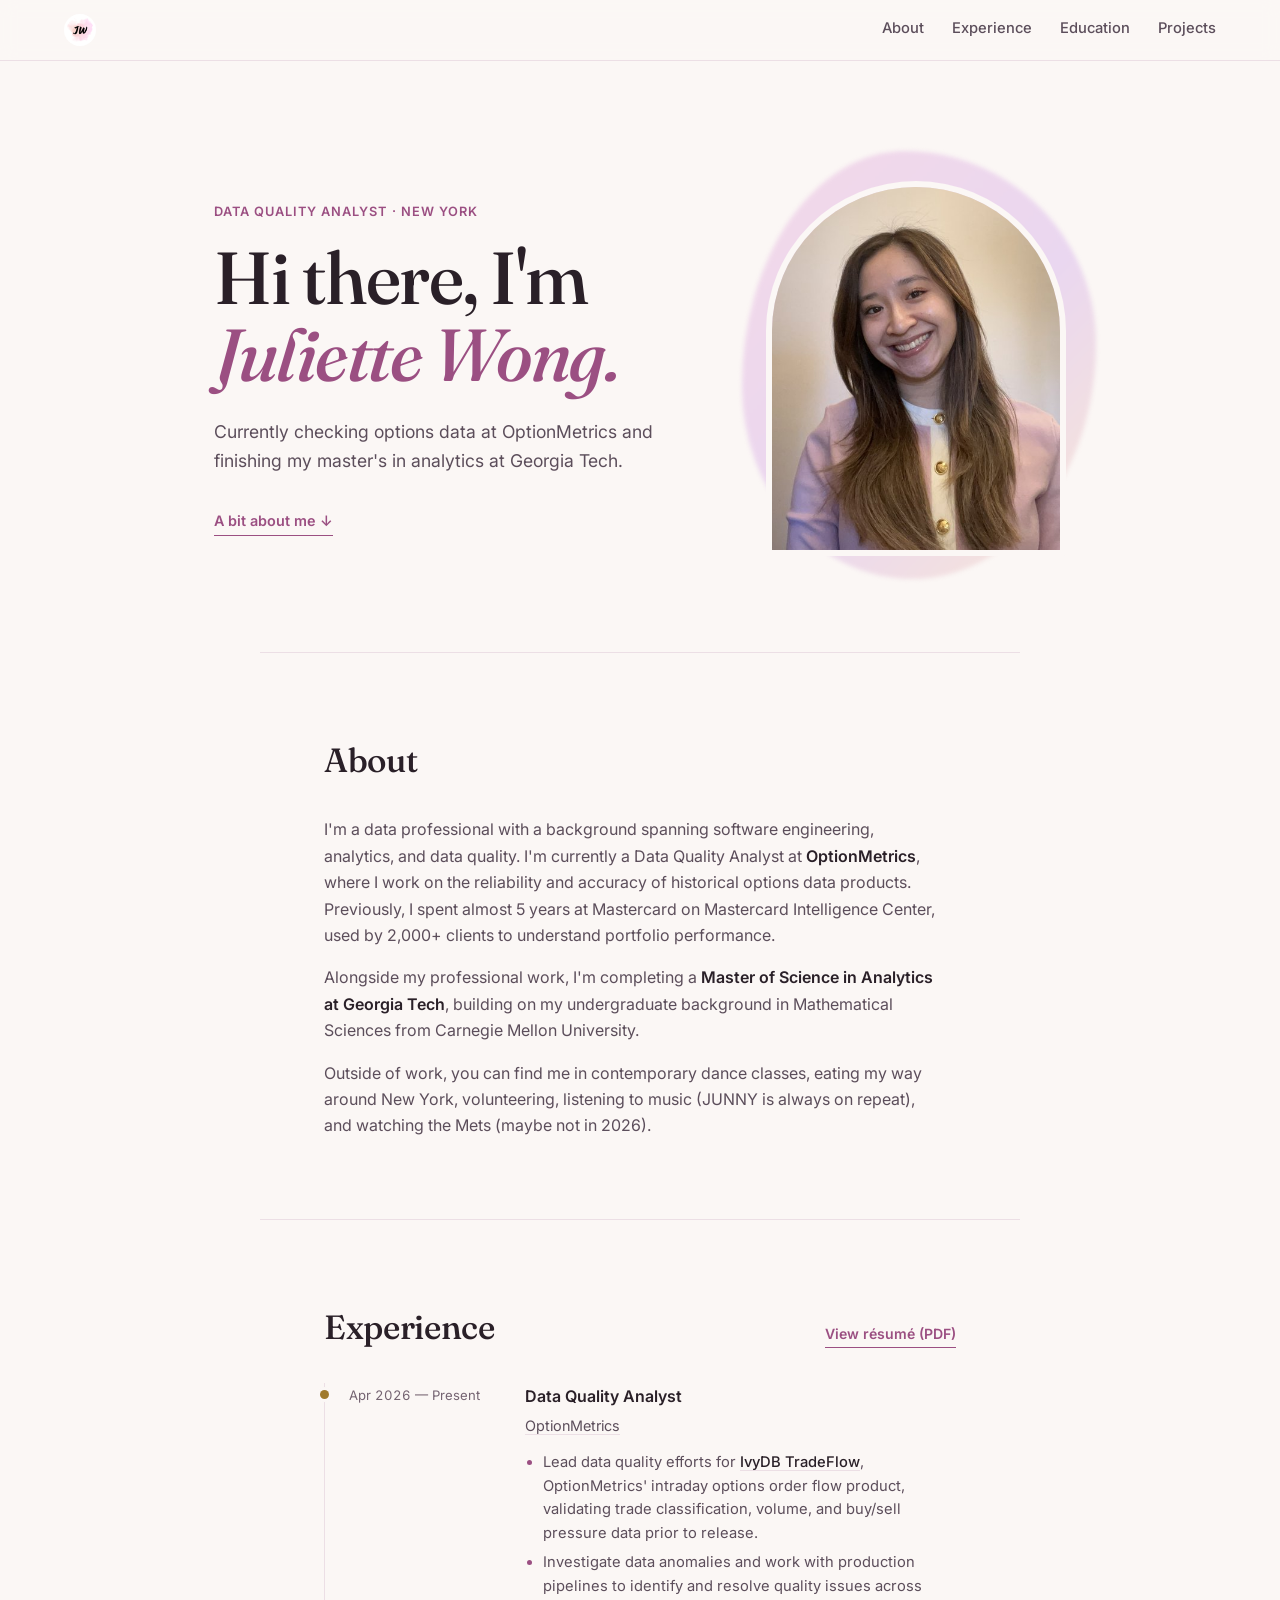
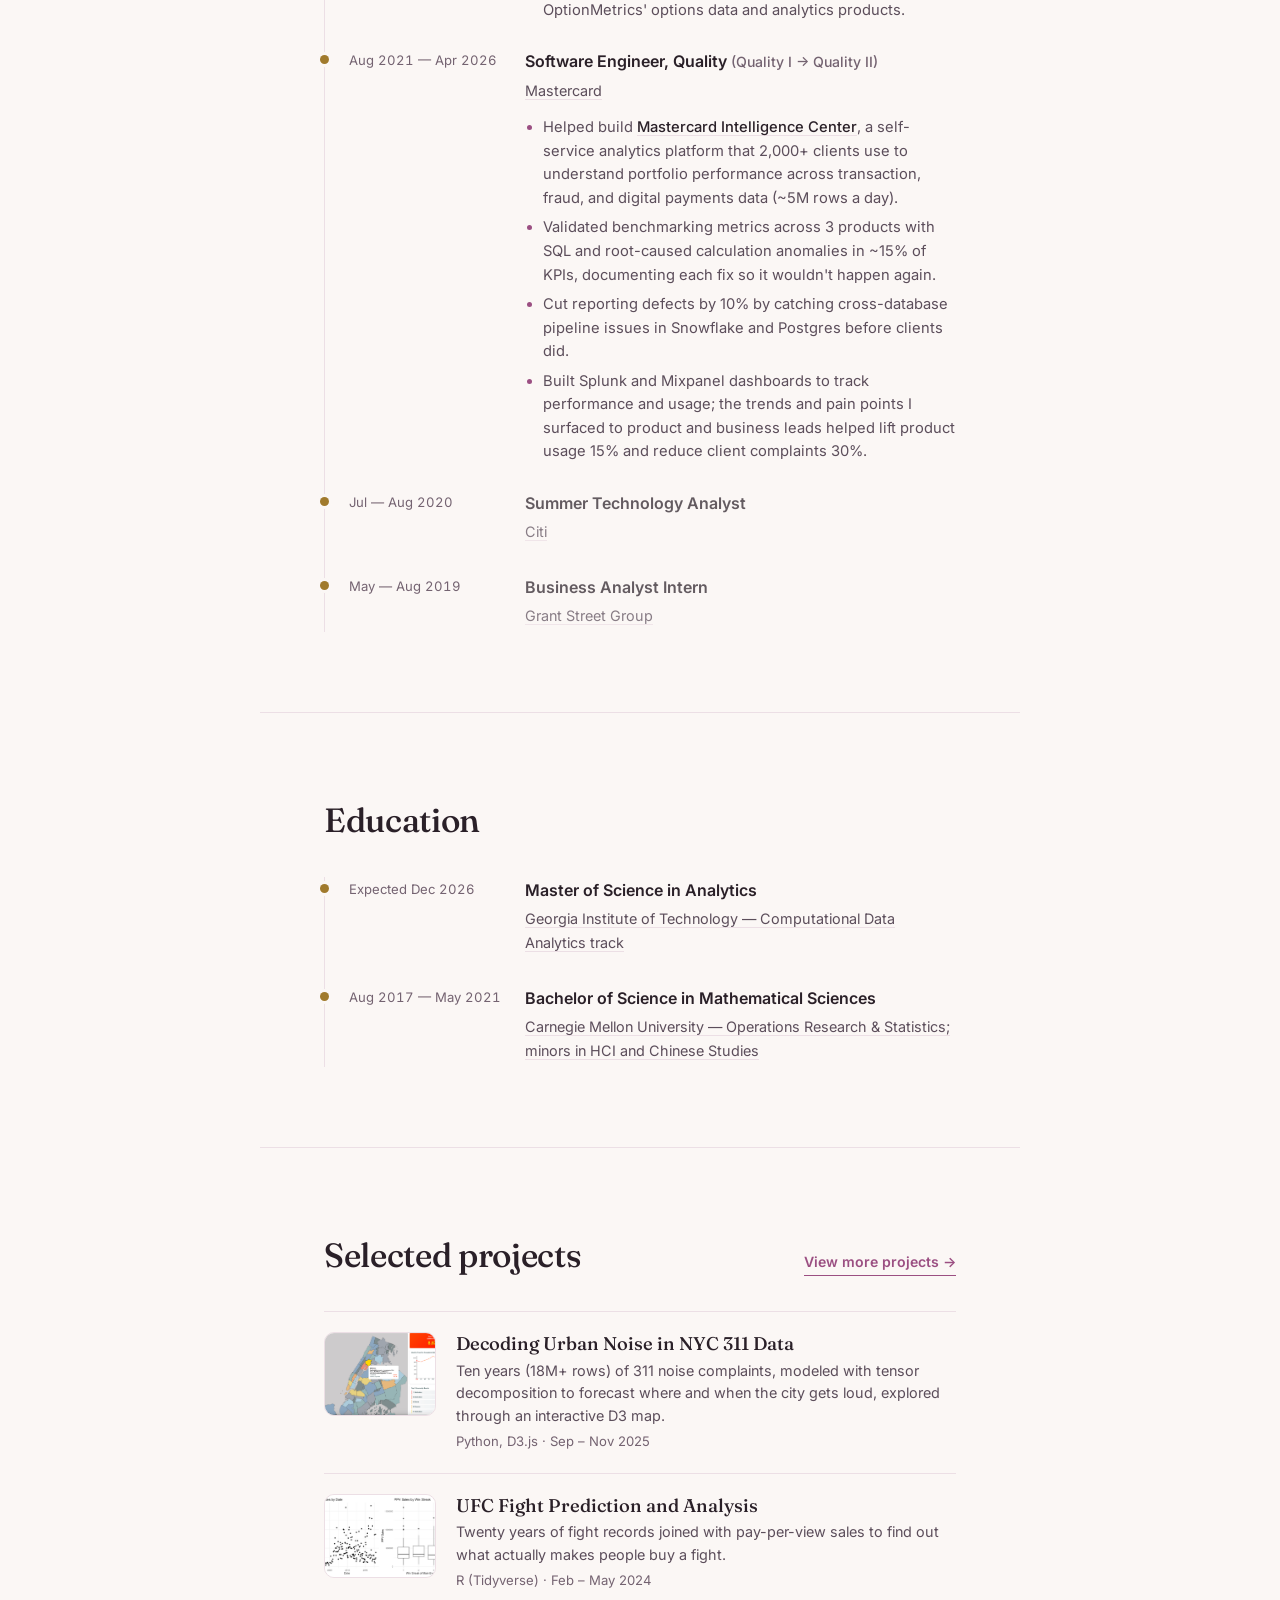
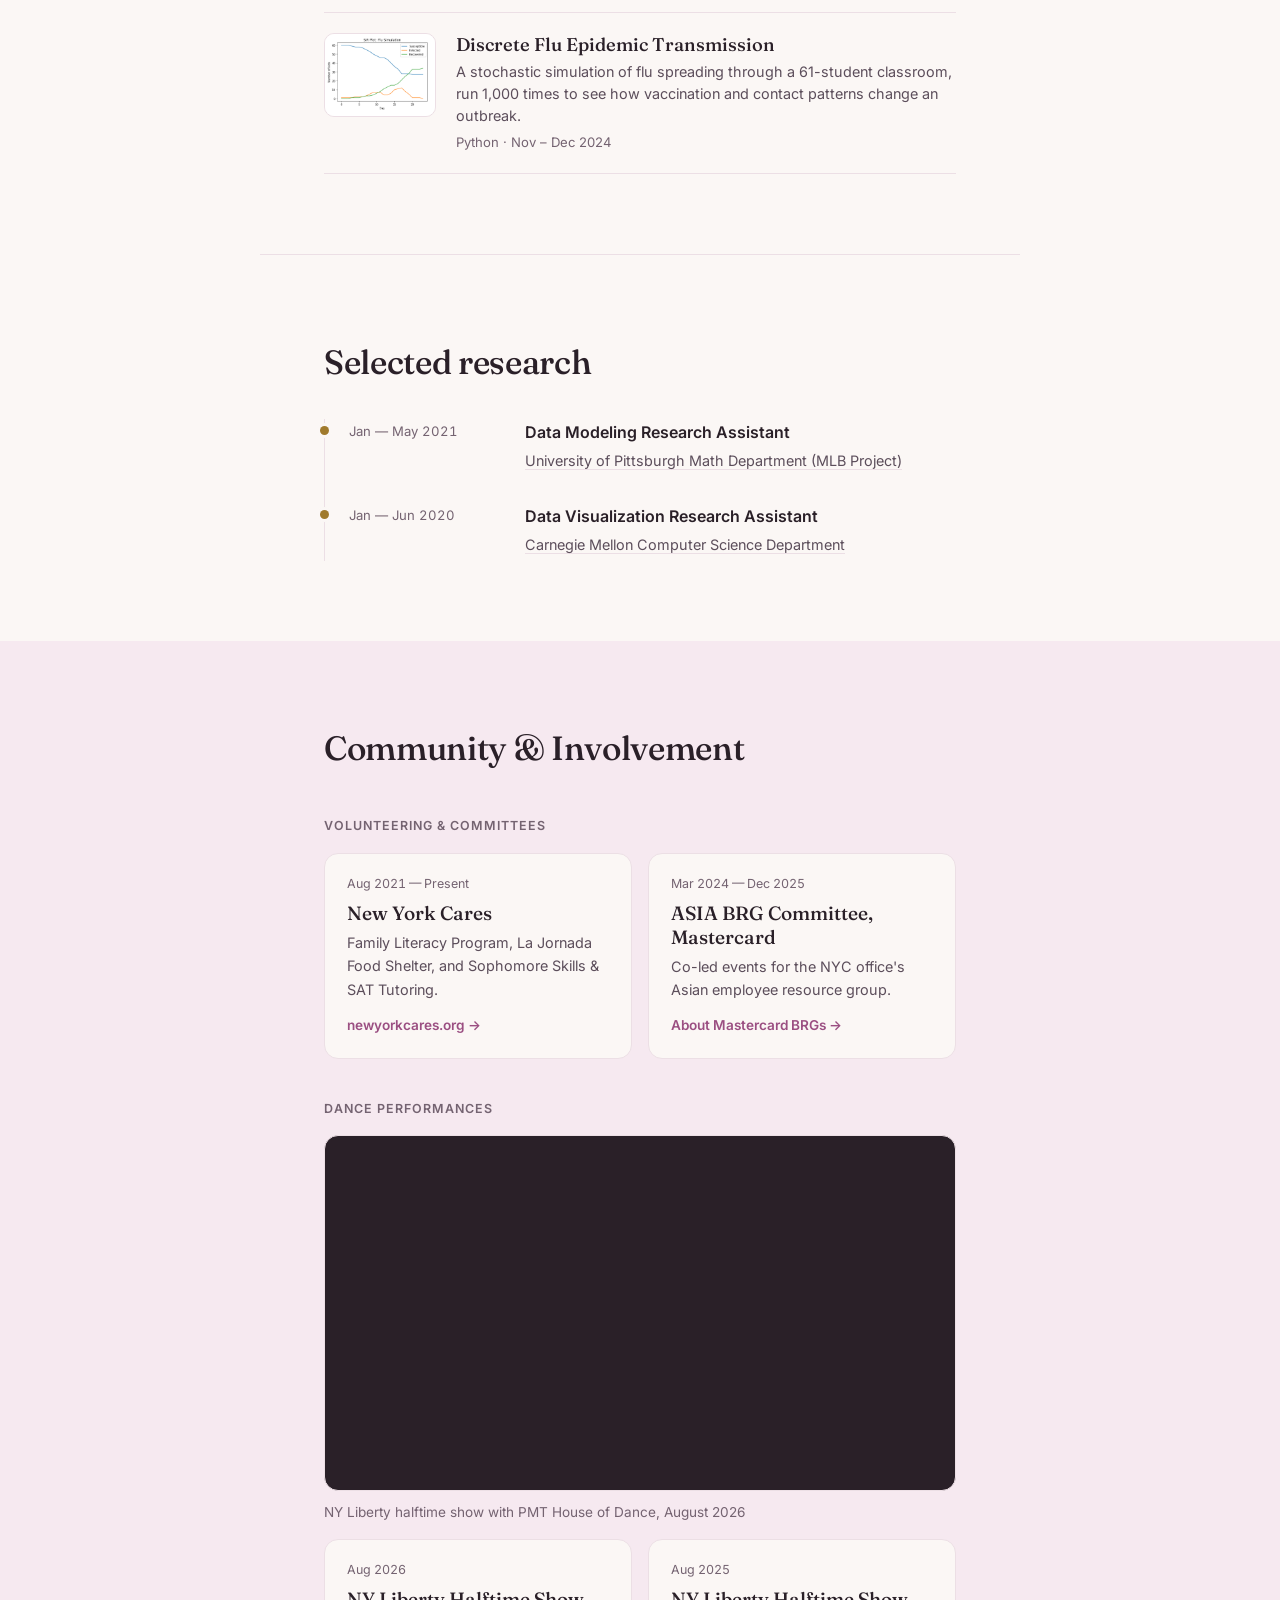
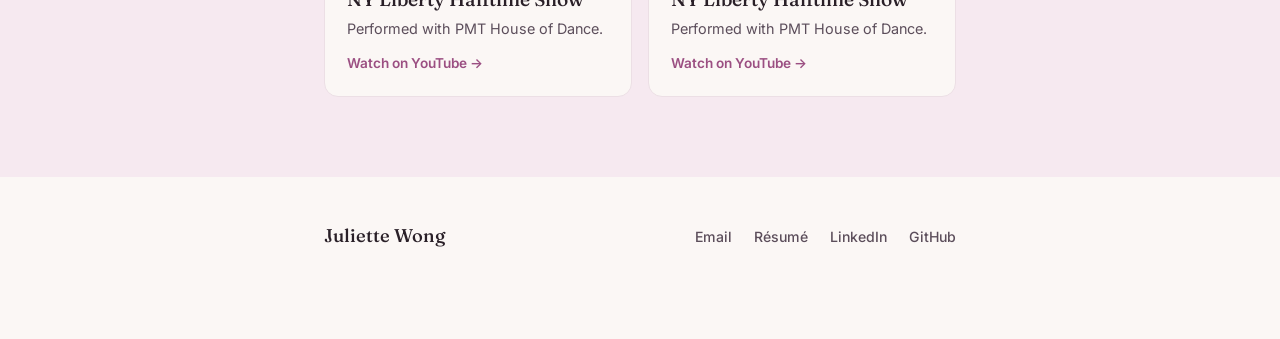
==== commit 855c480f: "update wording" ====
--- a/index.html
+++ b/index.html
@@ -4,15 +4,15 @@
     <meta charset="UTF-8" />
     <meta name="viewport" content="width=device-width, initial-scale=1" />
     <title>Juliette Wong</title>
-    <link rel="icon" type="image/svg+xml" href="assets/images/favicon.png" />
+    <link rel="icon" type="image/png" href="assets/images/favicon.png" />
     <meta
       name="description"
-      content="Personal website for Juliette Wong, who builds reliable data products and turn complex data into useful insights."
+      content="Personal website of Juliette Wong, a data quality analyst in New York."
     />
     <meta property="og:title" content="Juliette Wong — Portfolio" />
     <meta
       property="og:description"
-      content="I build reliable data products and turn complex data into useful insights."
+      content="Personal website of Juliette Wong, a data quality analyst in New York."
     />
     <link rel="preconnect" href="https://fonts.googleapis.com" />
     <link rel="preconnect" href="https://fonts.gstatic.com" crossorigin />
@@ -40,16 +40,13 @@
     <main id="main">
       <section class="hero" id="top">
         <div class="hero-text">
-        <p class="hero-kicker">
-          I build reliable data products and turn complex data into useful
-          insights
-        </p>
+        <p class="hero-kicker">Data quality analyst · New York</p>
         <h1 class="hero-headline">
           Hi there, I'm<br /><span>Juliette Wong.</span>
         </h1>
         <p class="hero-sub">
-          I build and safeguard the data people rely on to make decisions, and
-          every so often I turn it into something worth looking at.
+          Currently checking options data at OptionMetrics and finishing my
+          master's in analytics at Georgia Tech.
         </p>
         <a class="hero-scroll" href="#about">A bit about me &darr;</a>
         </div>
@@ -70,23 +67,22 @@
               I'm a data professional with a background spanning software
               engineering, analytics, and data quality. I'm currently a Data
               Quality Analyst at <strong>OptionMetrics</strong>, where I work on
-              the reliability and accuracy of financial data products.
-              Previously, I spent four years at Mastercard building and
-              improving self-service analytics products used by clients to
-              understand portfolio performance.
+              the reliability and accuracy of historical options data products.
+              Previously, I spent almost 5 years at Mastercard on Mastercard
+              Intelligence Center, used by 2,000+ clients to understand
+              portfolio performance.
             </p>
             <p>
               Alongside my professional work, I'm completing a
-              <strong>Master of Science in Analytics</strong> at Georgia Tech,
+              <strong>Master of Science in Analytics at Georgia Tech</strong>,
               building on my undergraduate background in Mathematical Sciences
-              from <strong>Carnegie Mellon University</strong>. I'm particularly
-              interested in the intersection of data, technology, and
-              problem-solving.
+              from Carnegie Mellon University.
             </p>
             <p>
-              Outside of work, I enjoy dancing, exploring New York's food scene,
-              volunteering, listening to K-R&amp;B (JUNNY is on repeat), and
-              watching the Mets (though maybe not in 2026).
+              Outside of work, you can find me in contemporary dance classes,
+              eating my way around New York, volunteering, listening to music
+              (JUNNY is always on repeat), and watching the Mets (maybe not in
+              2026).
             </p>
           </div>
       </section>
